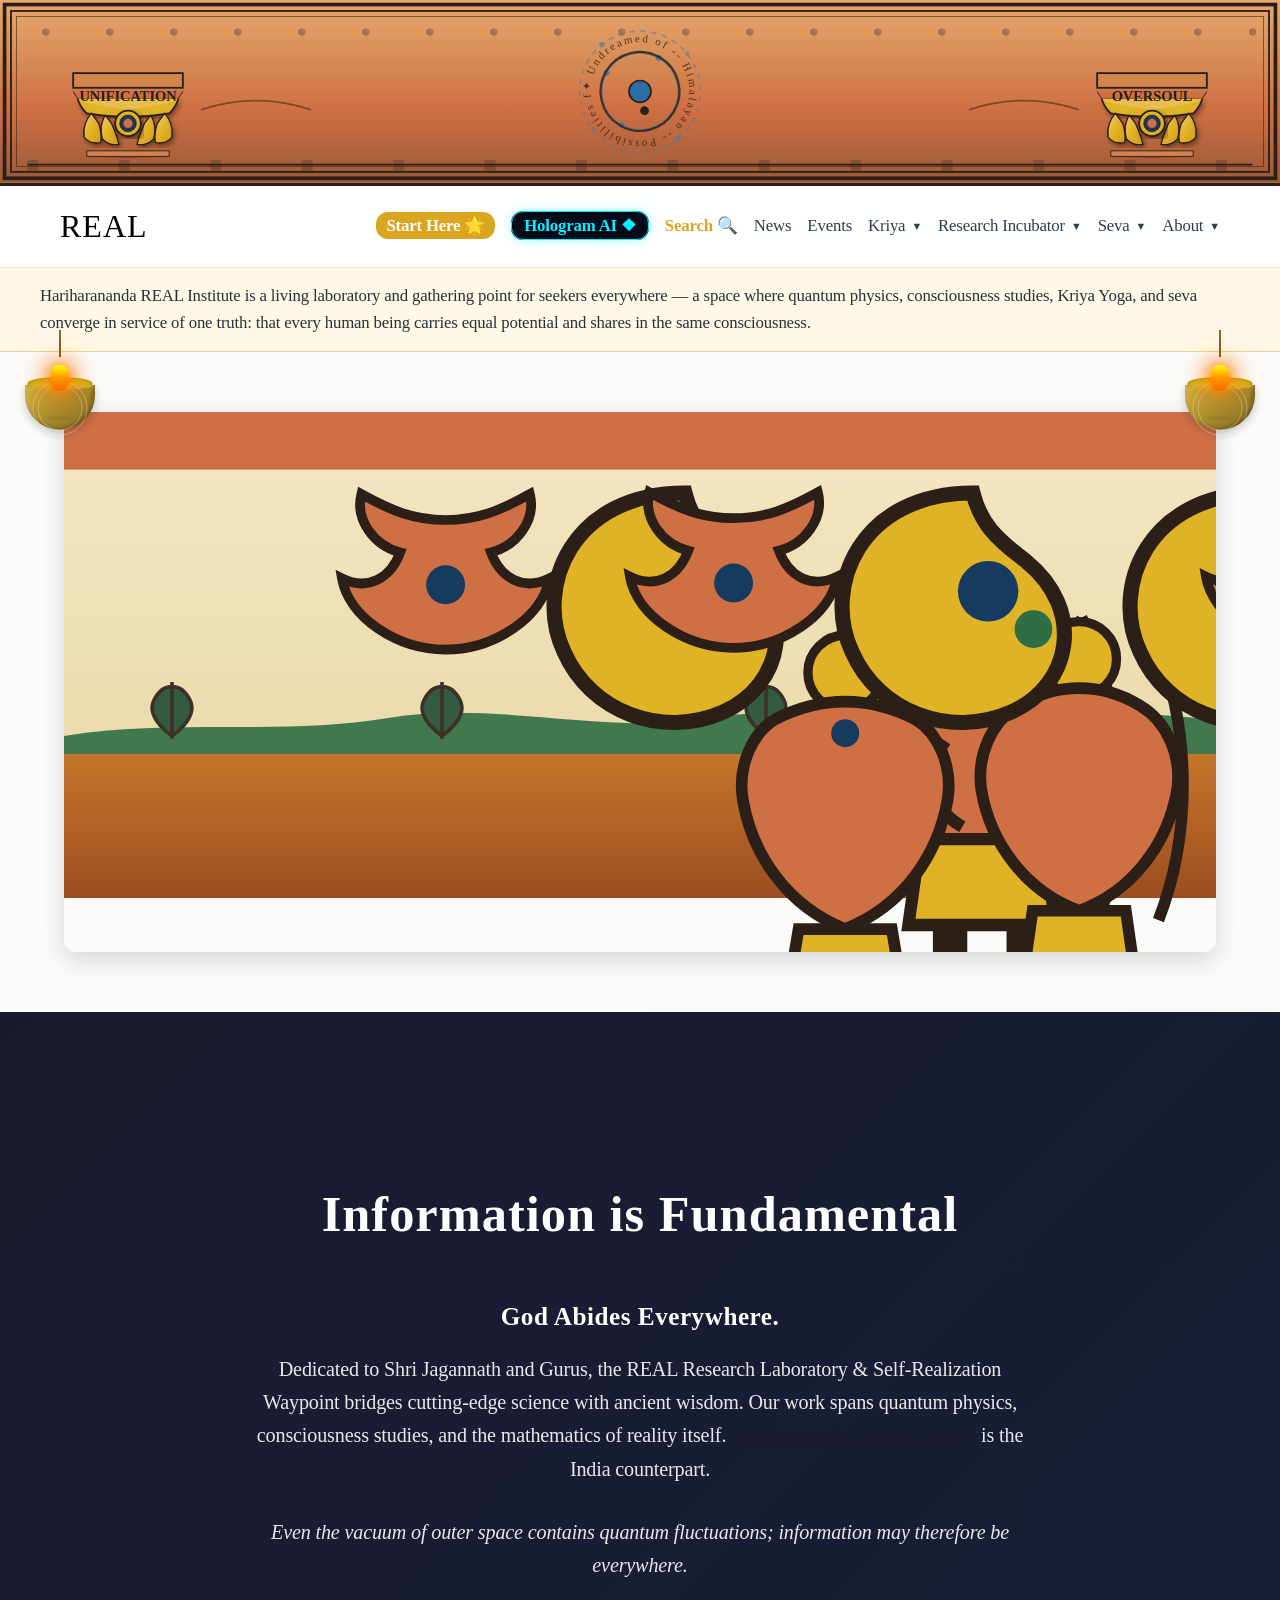
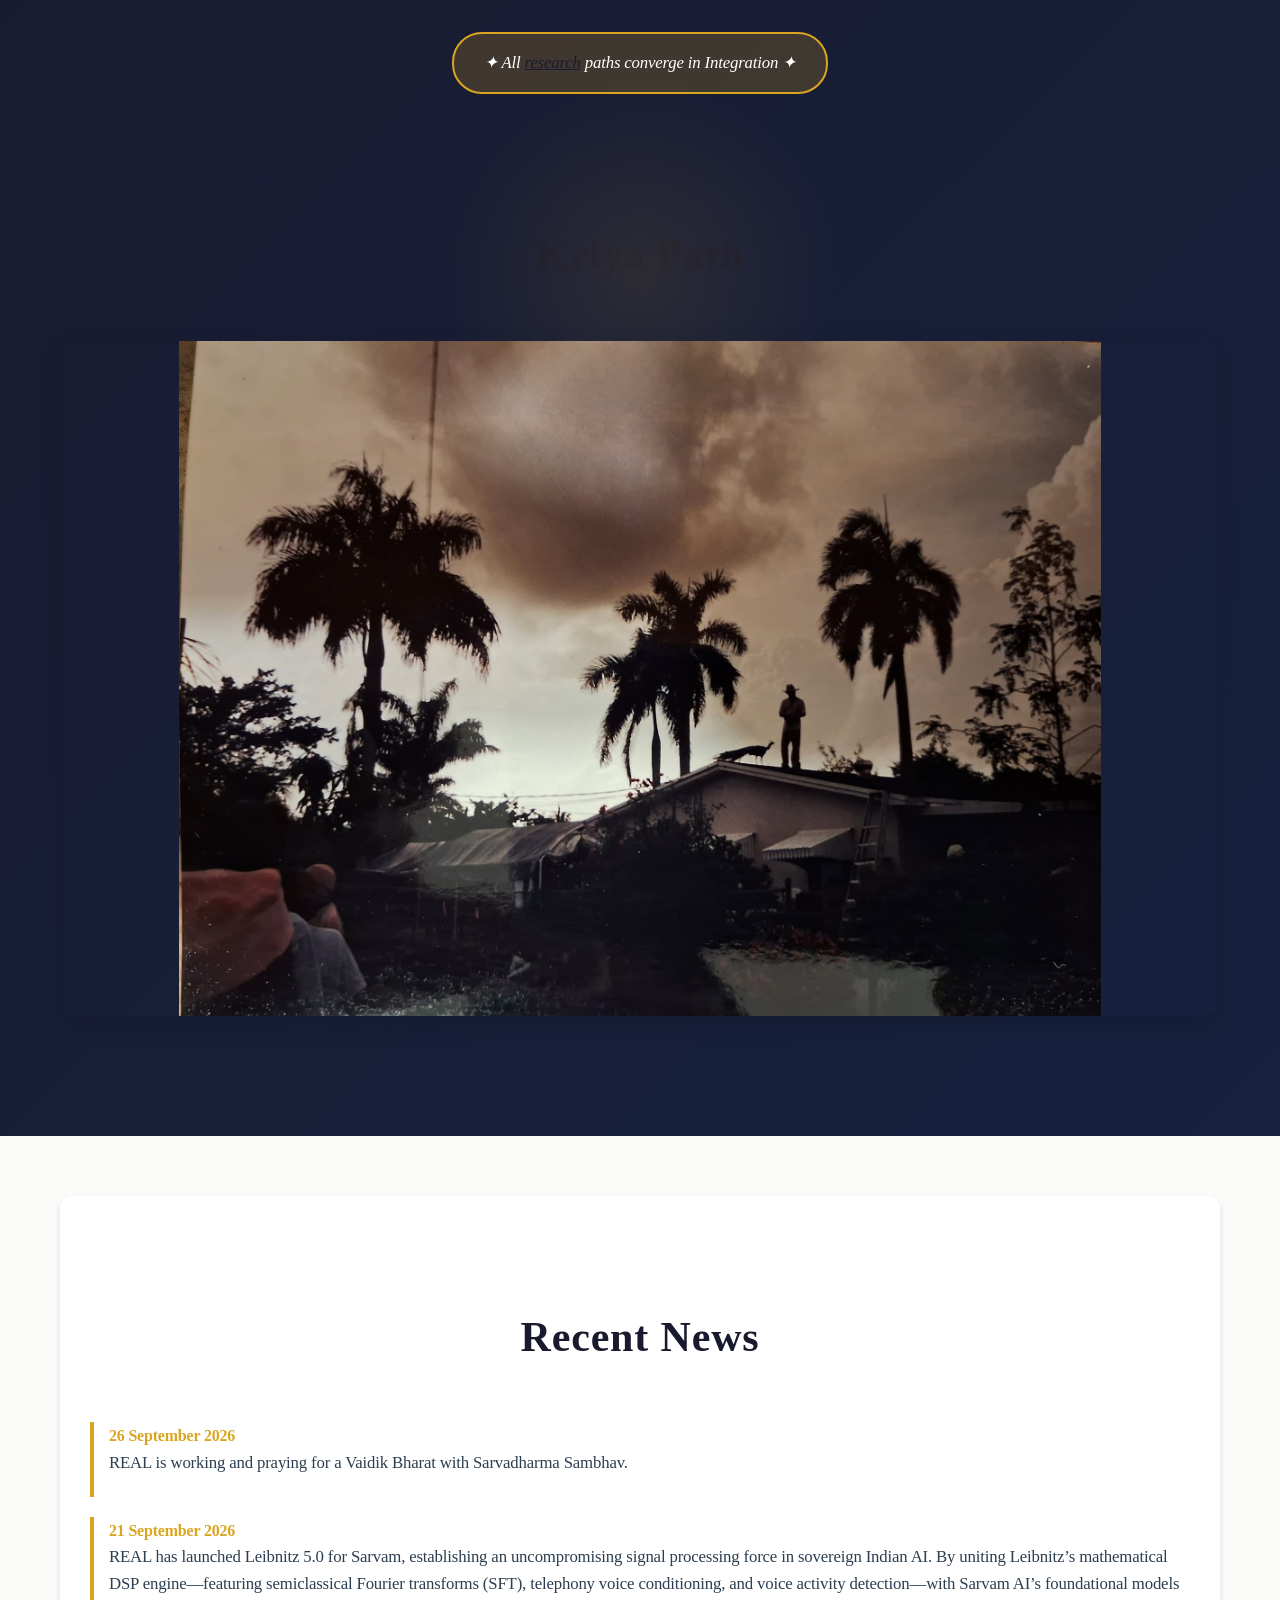
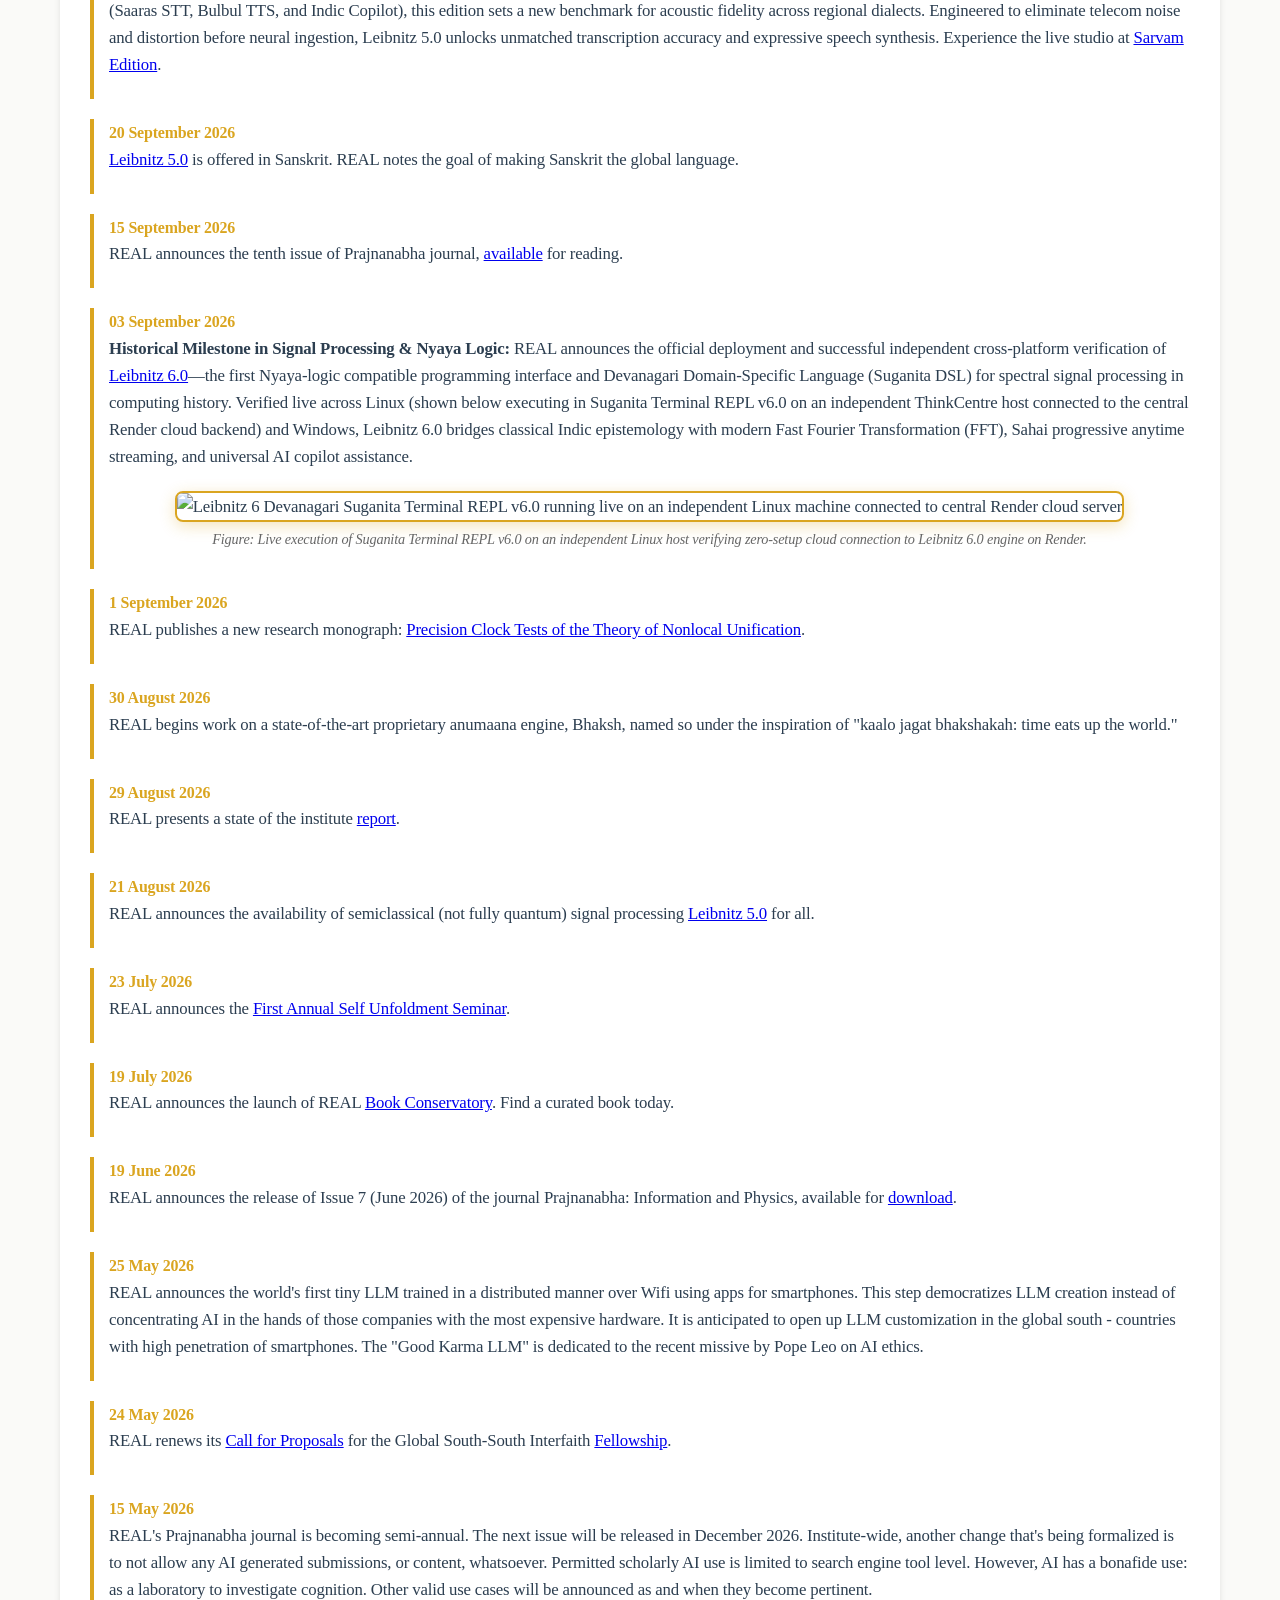
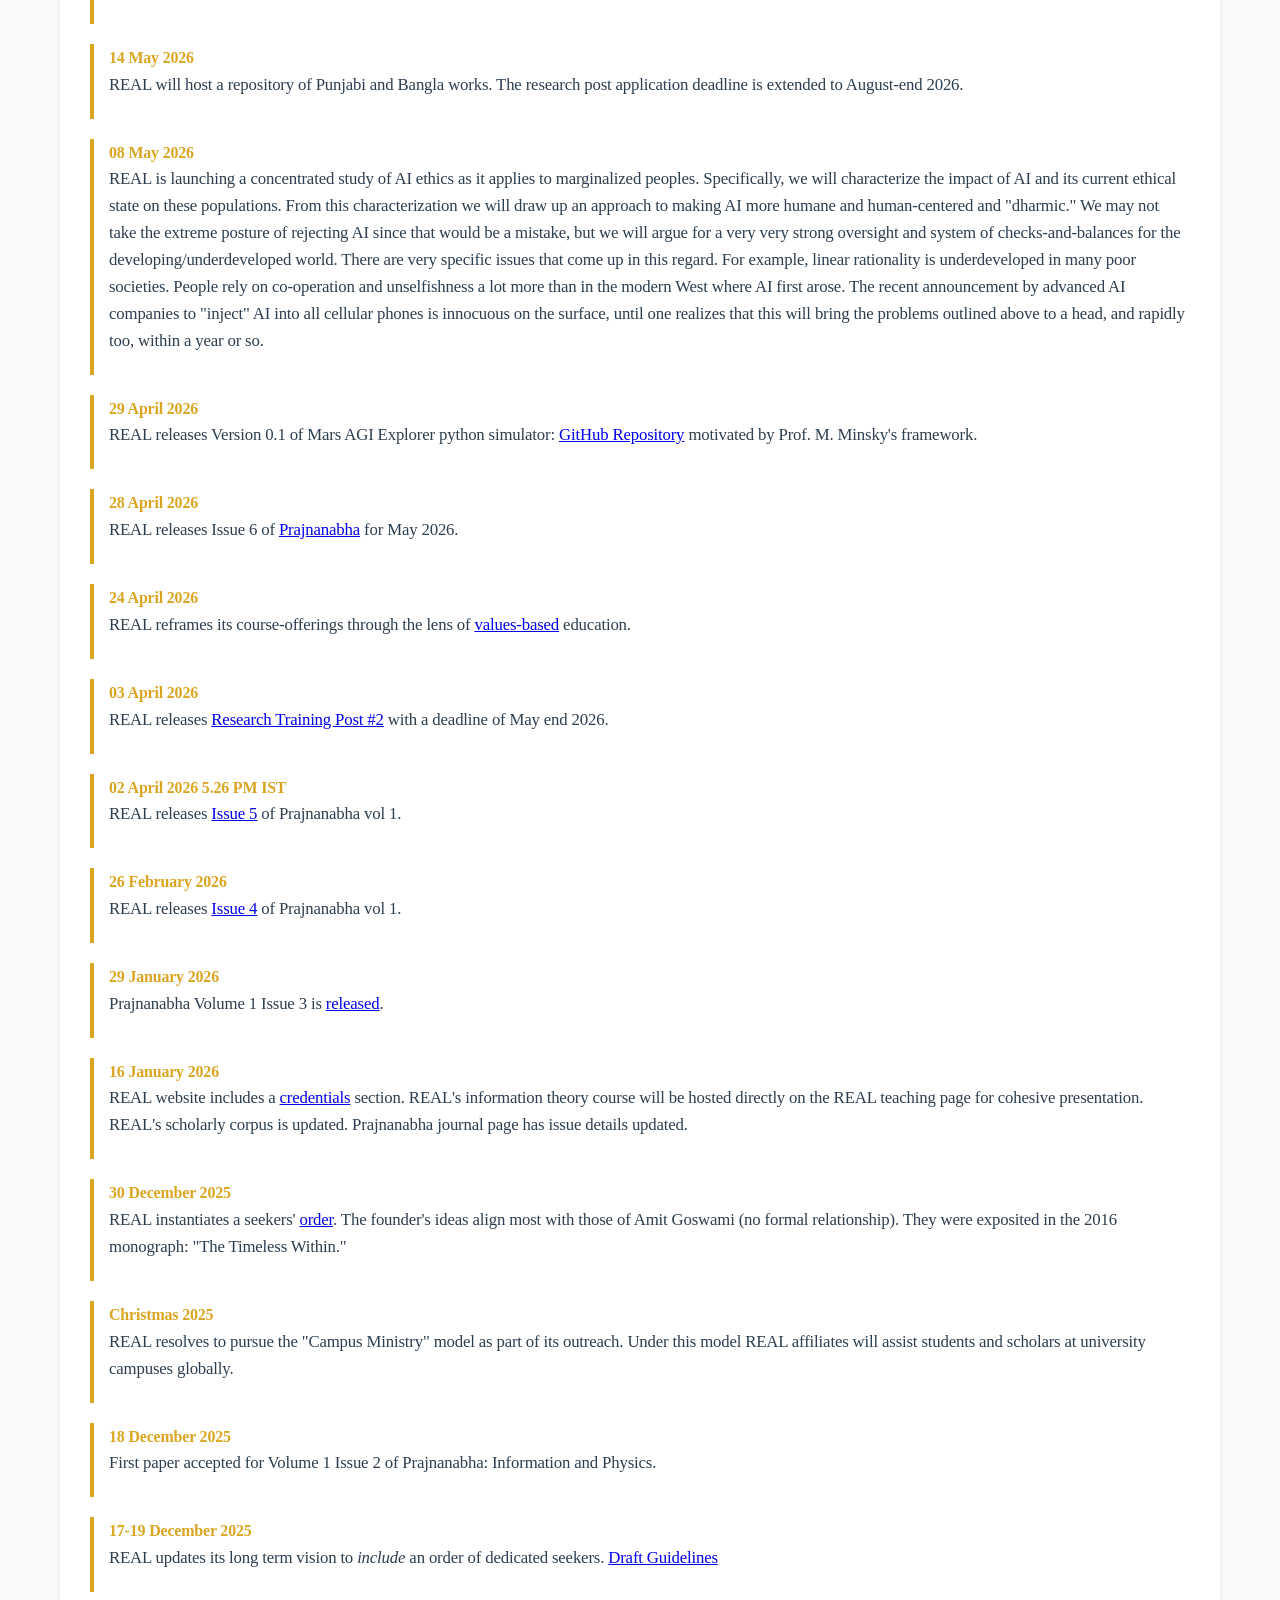
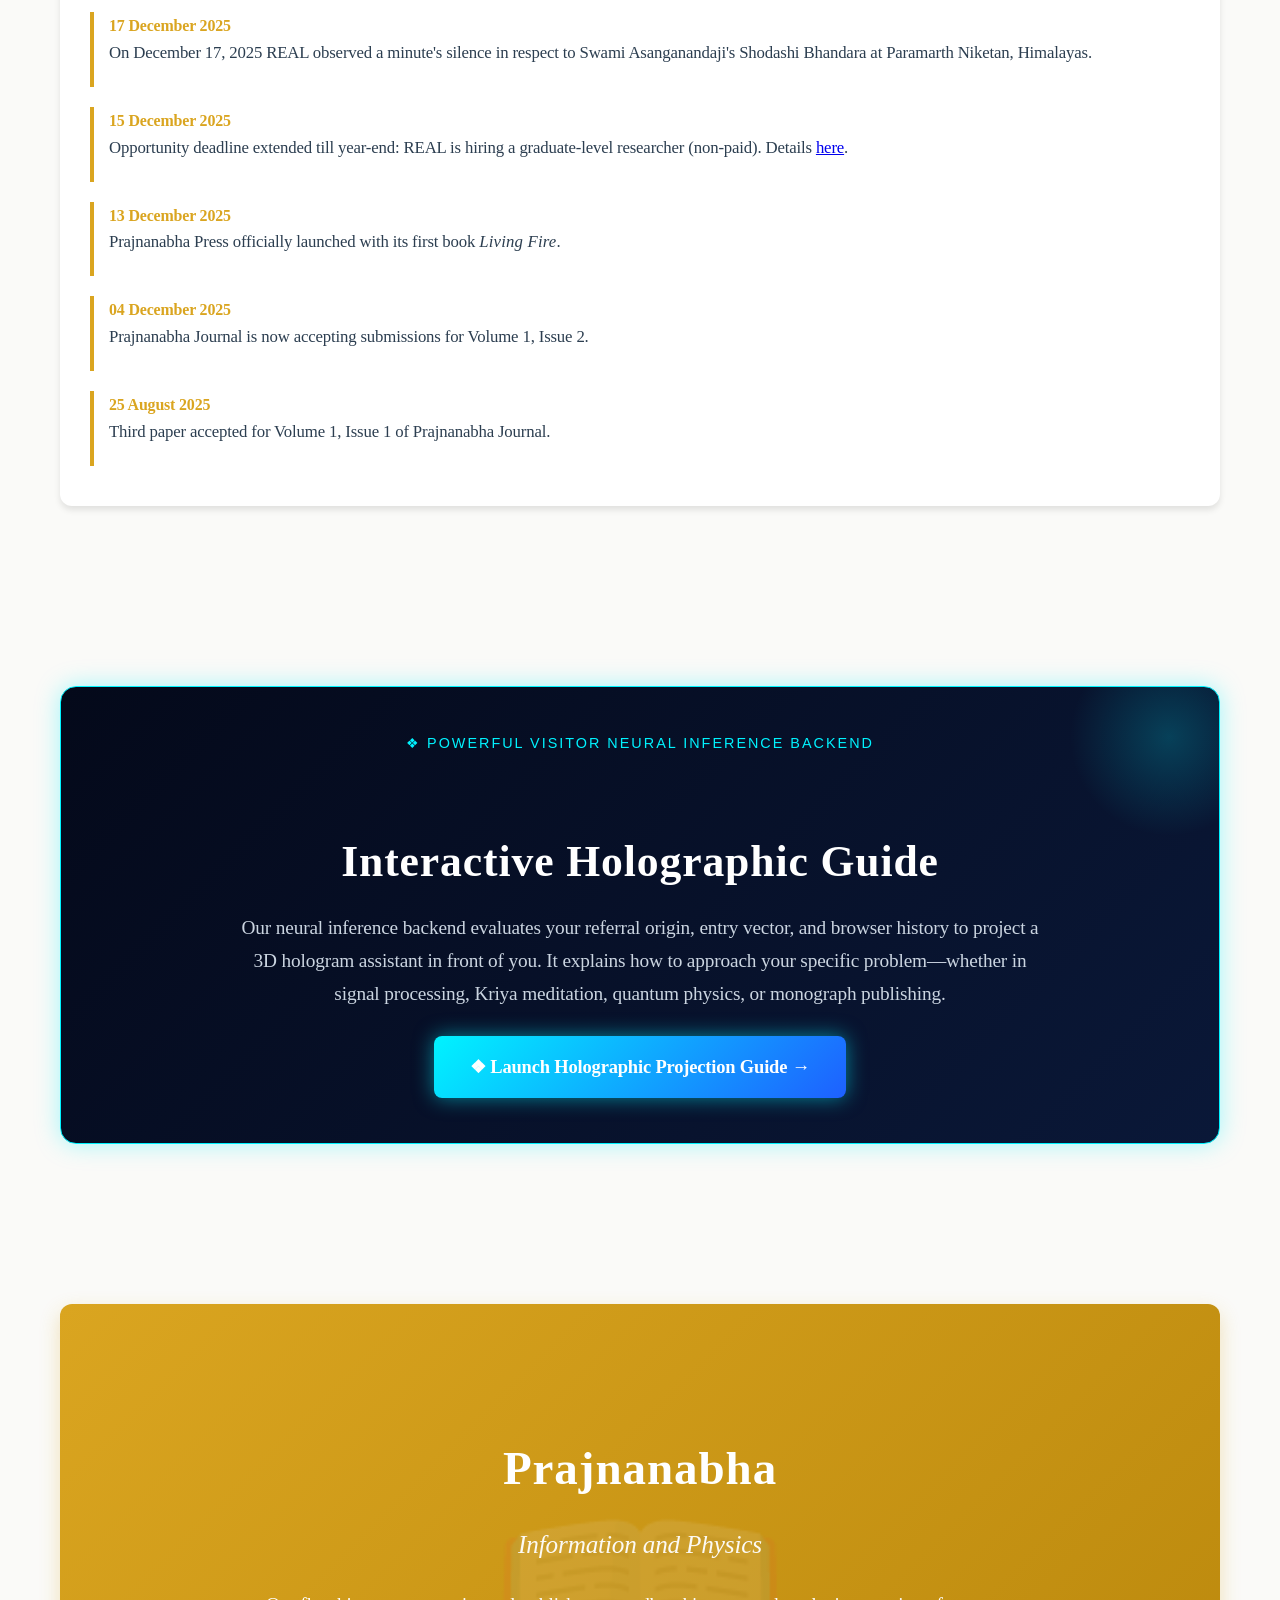
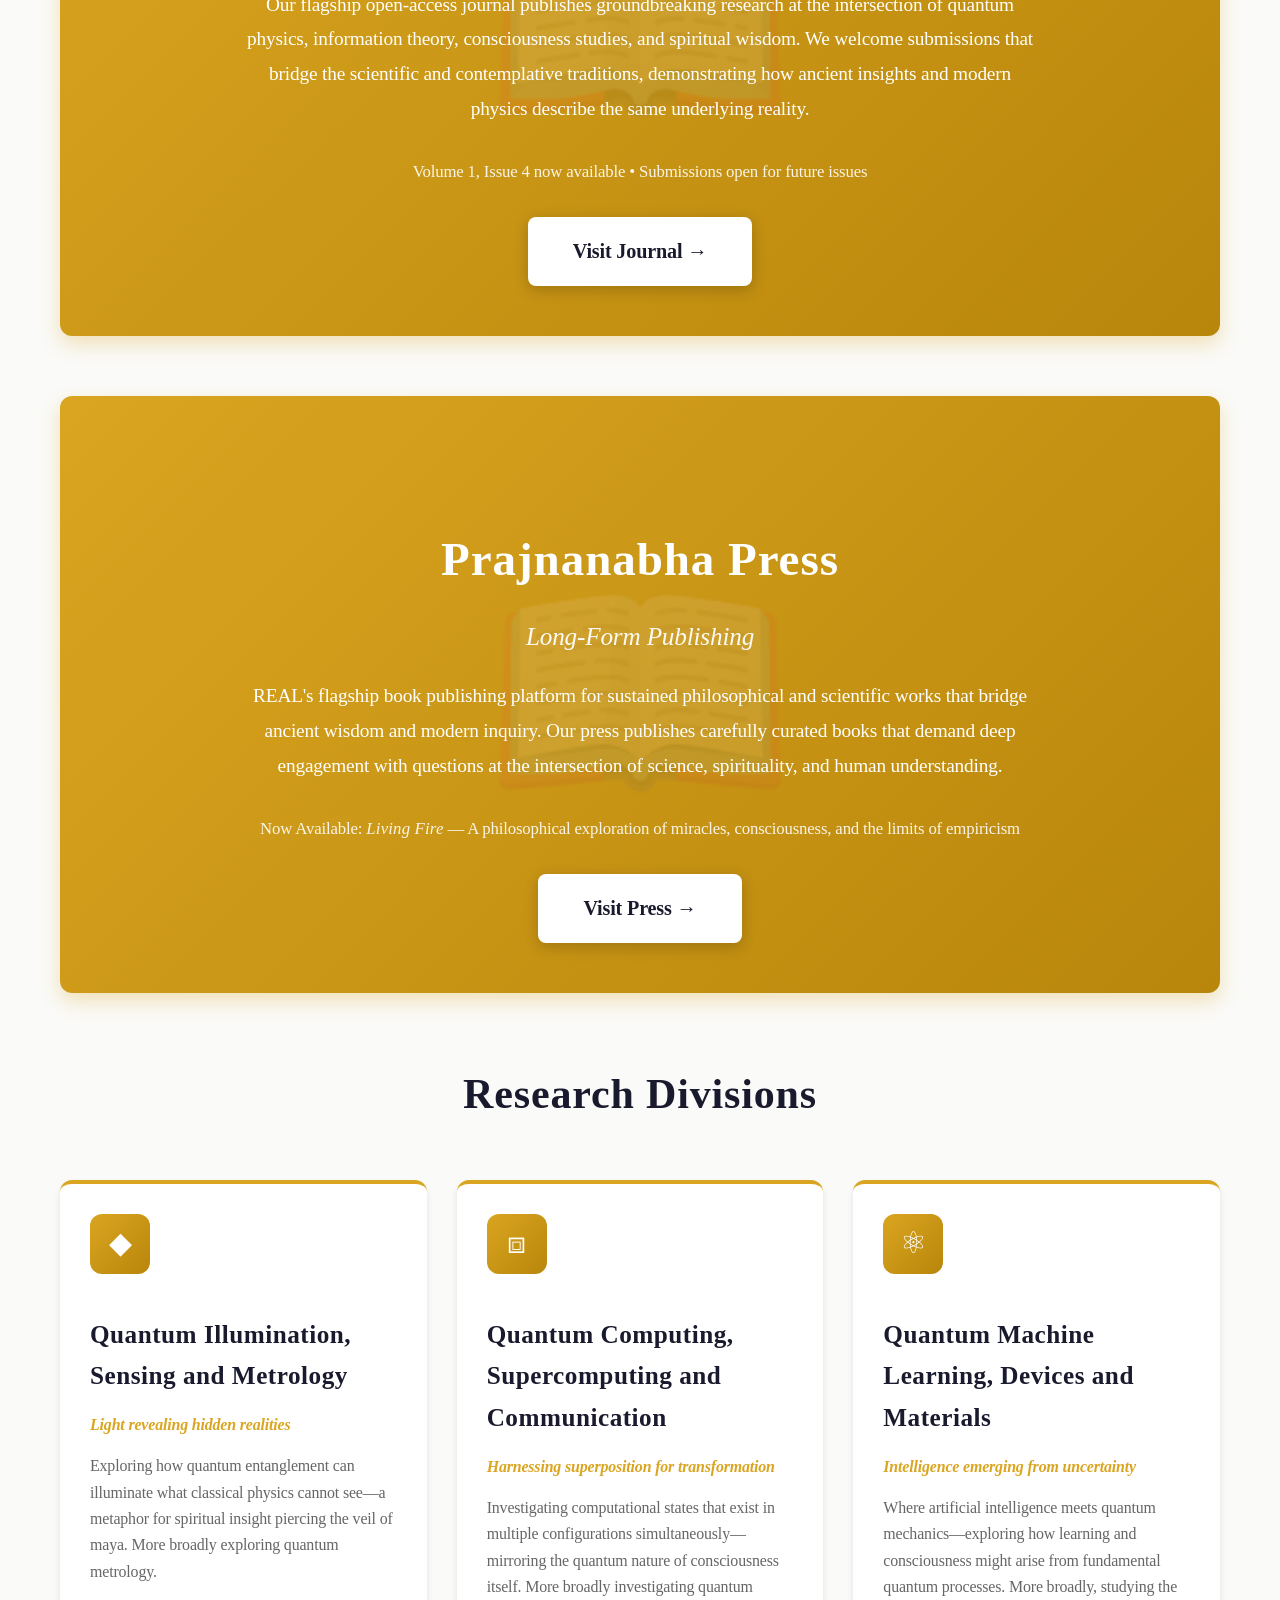
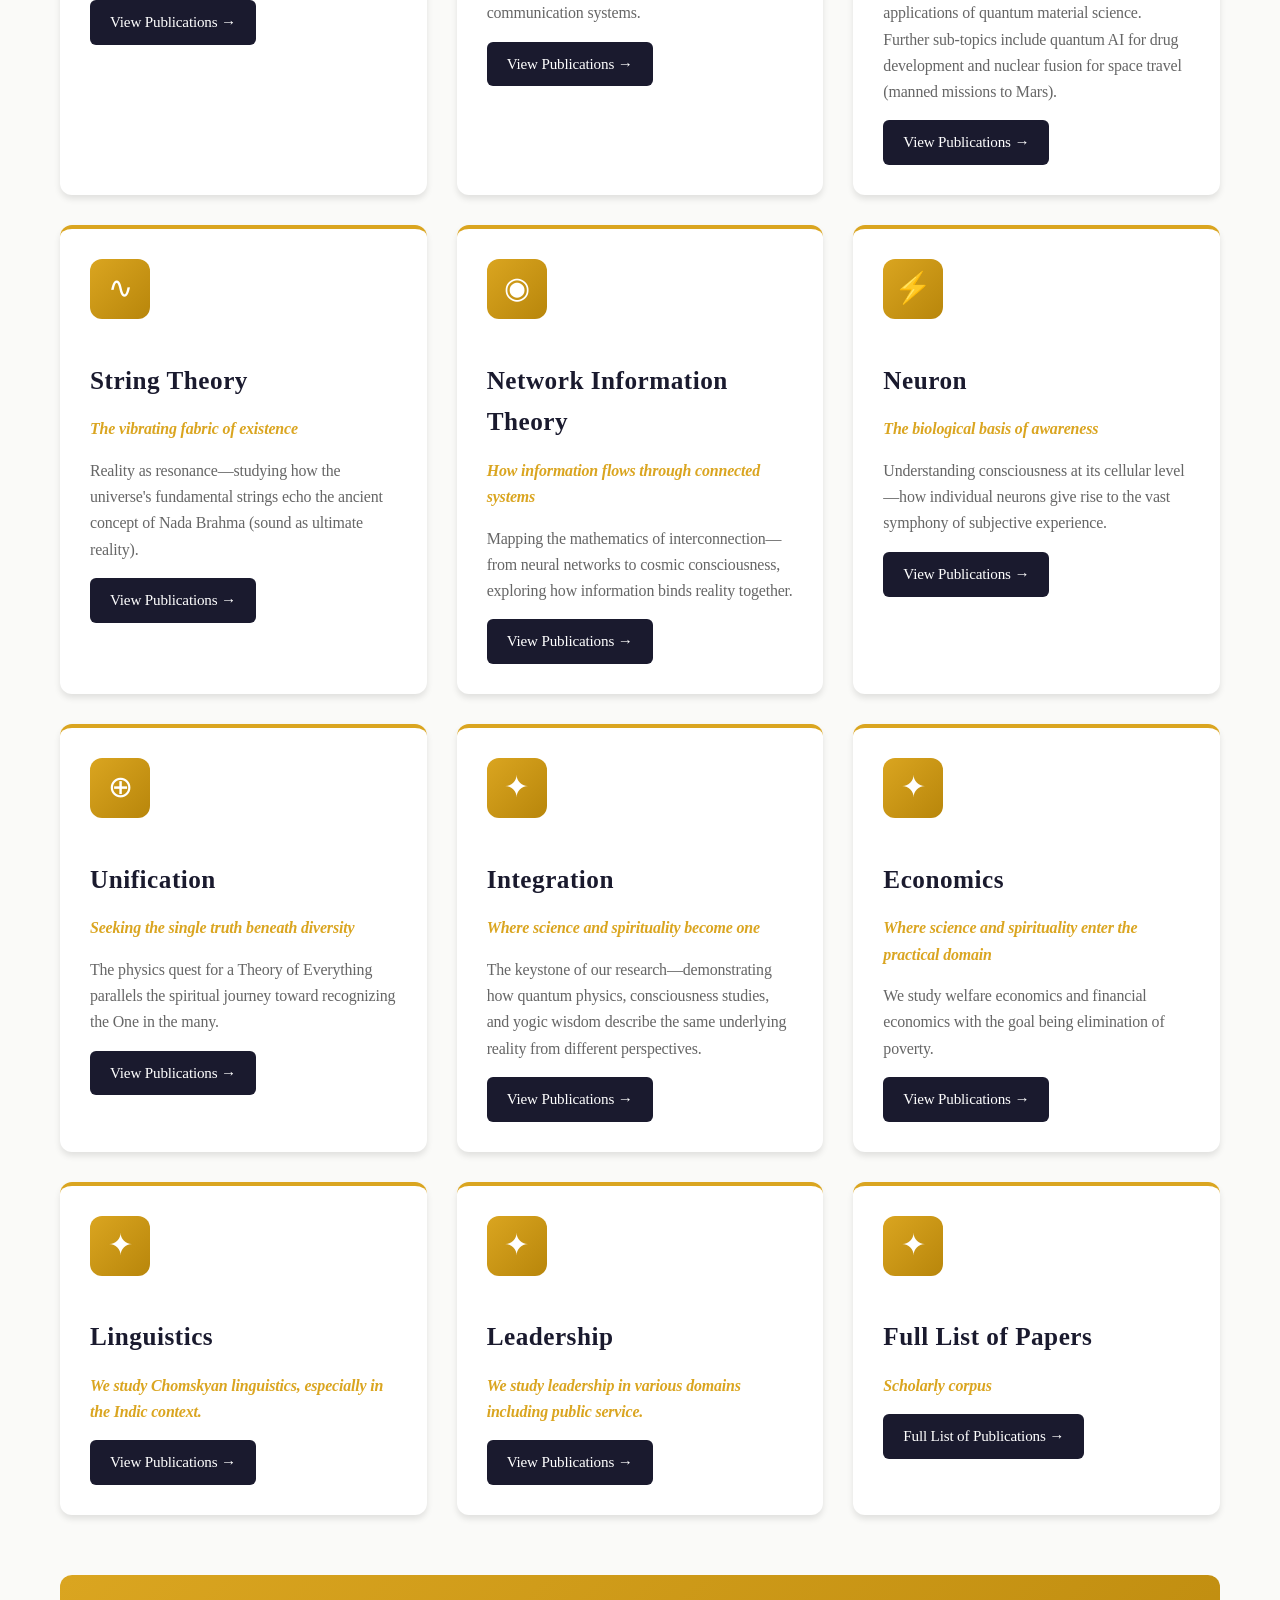
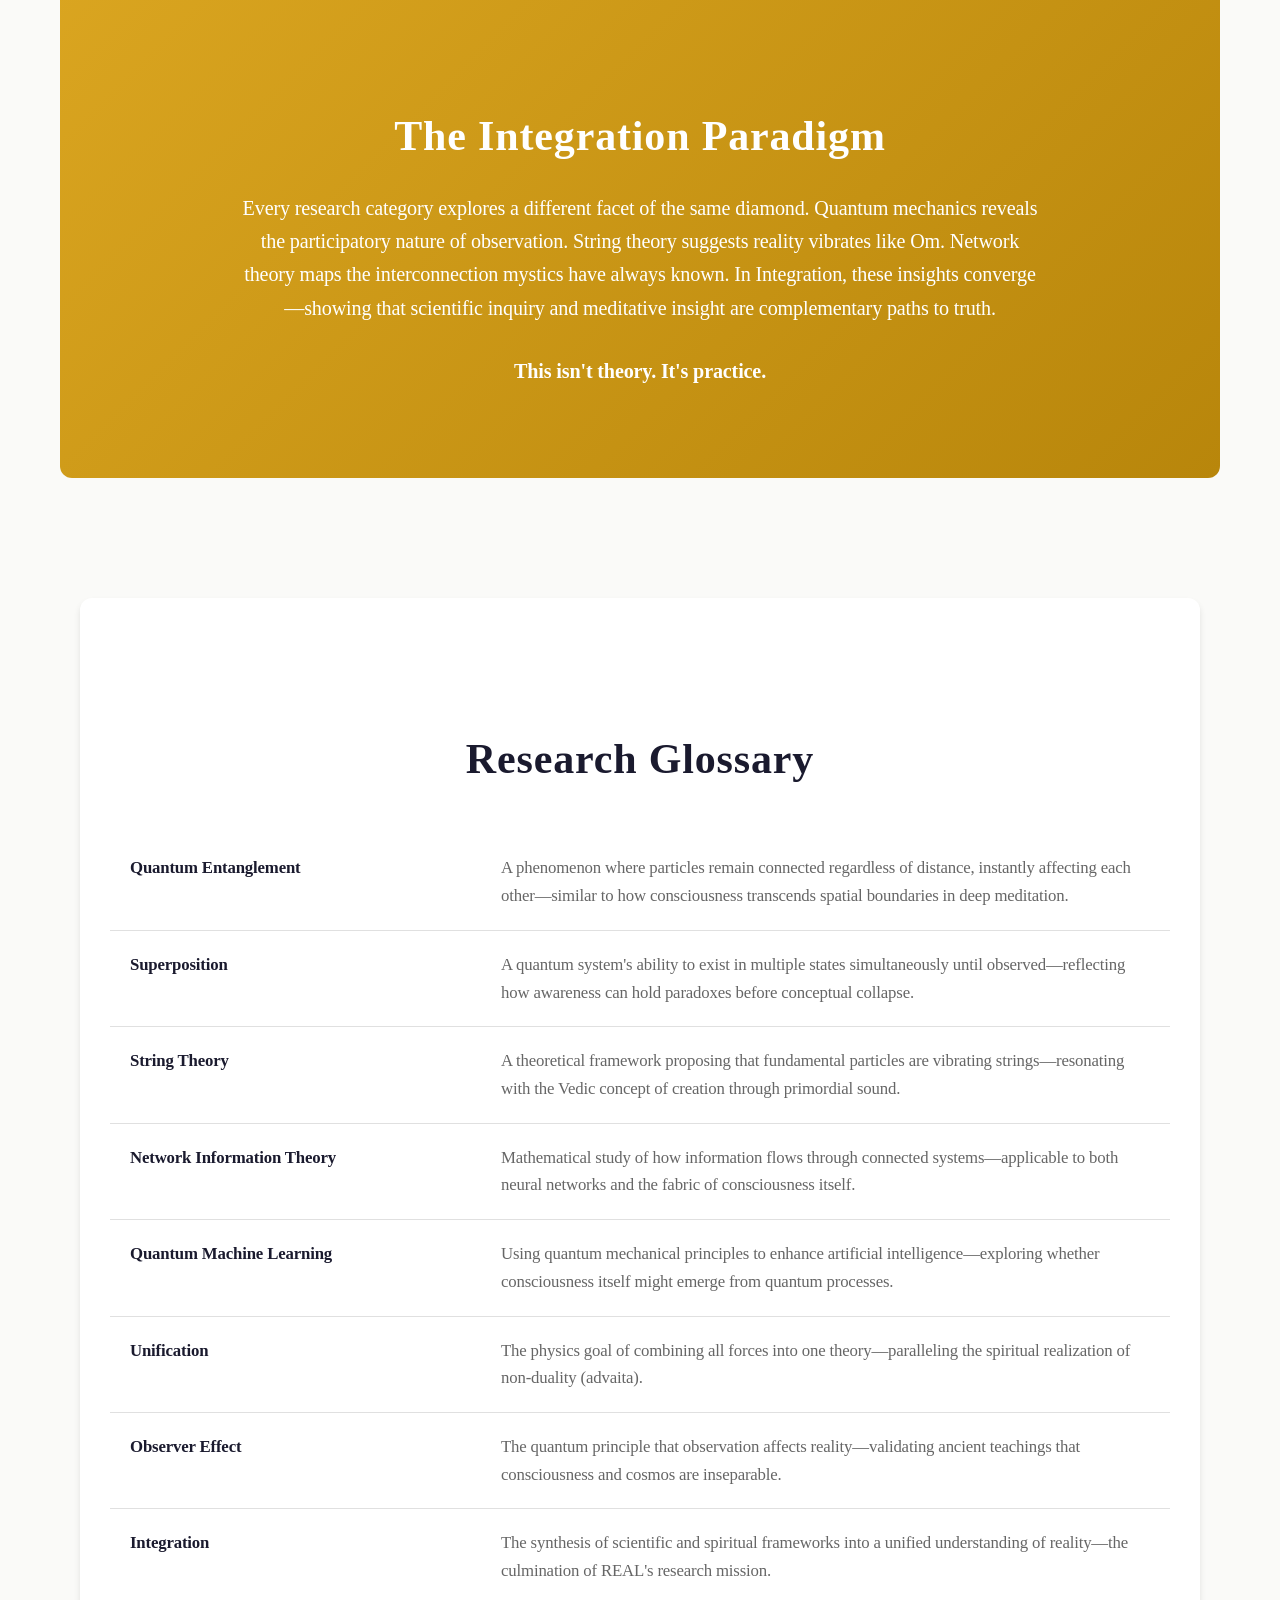
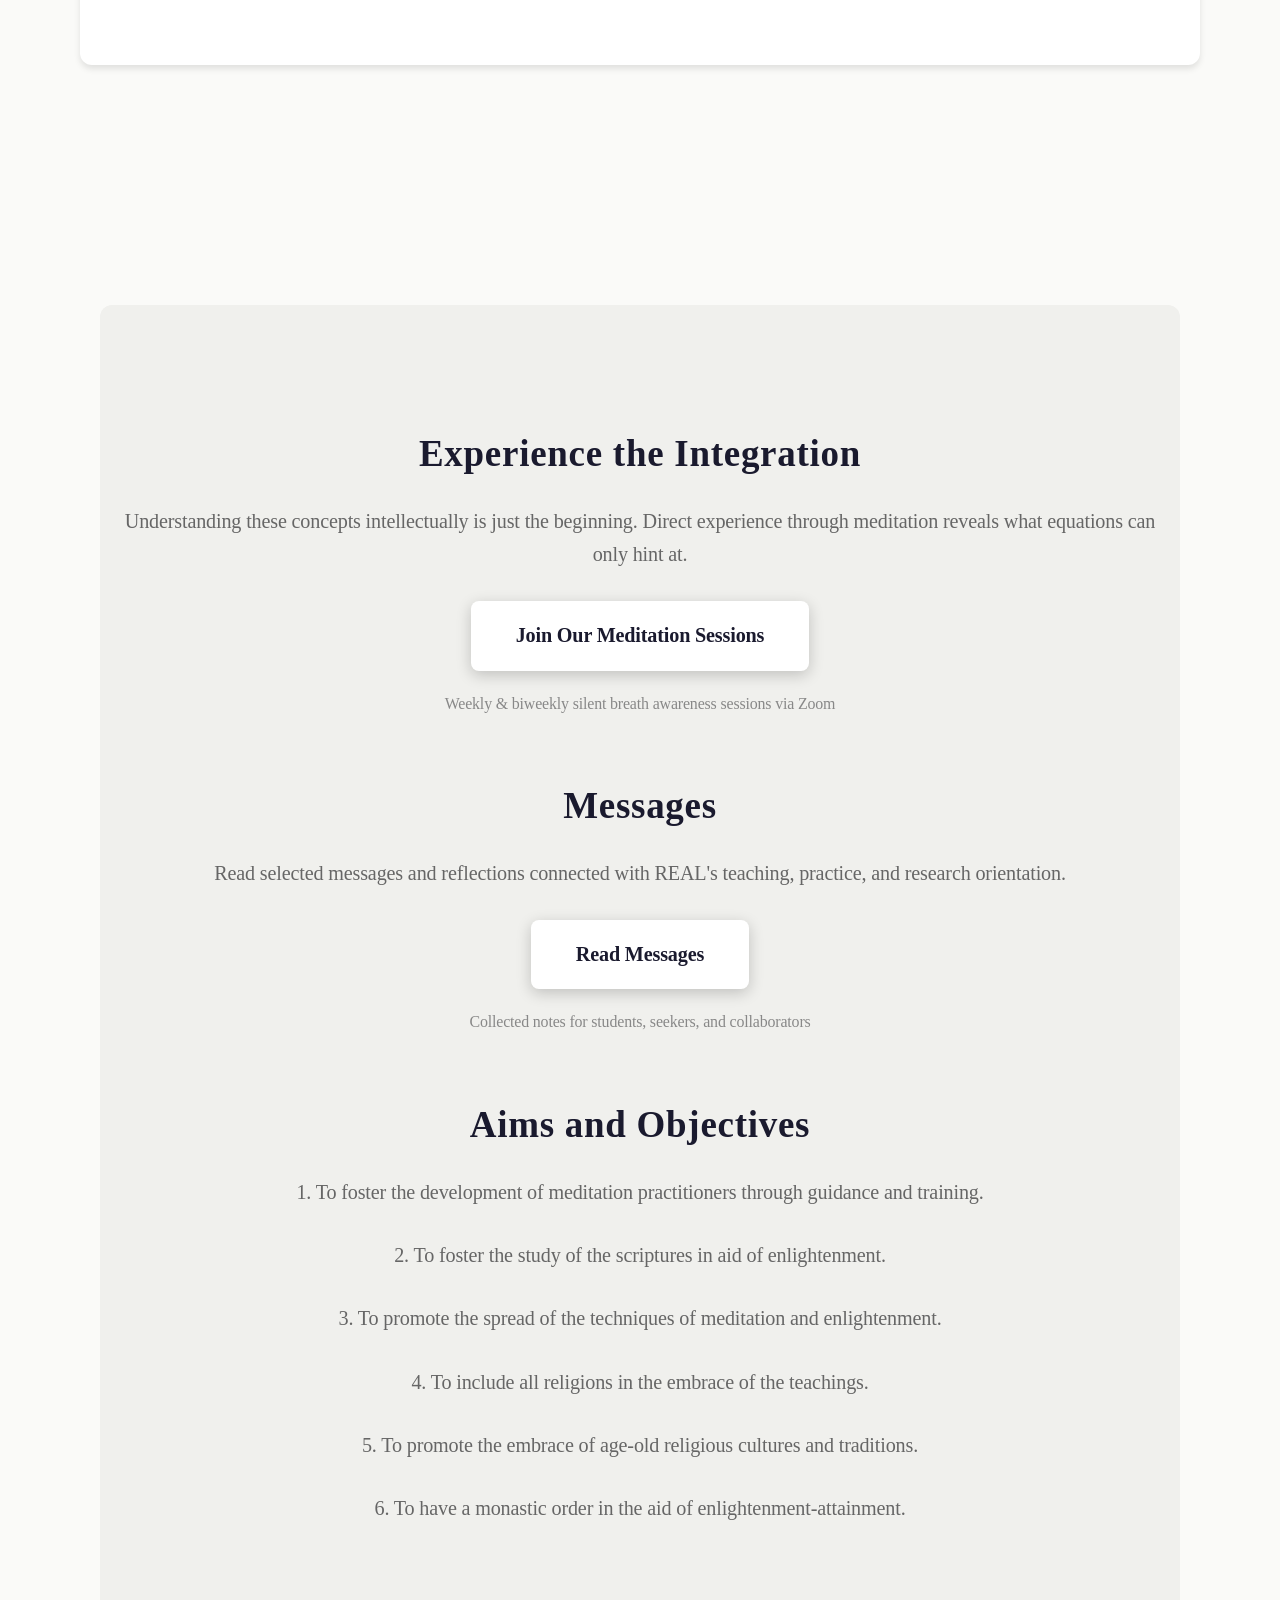
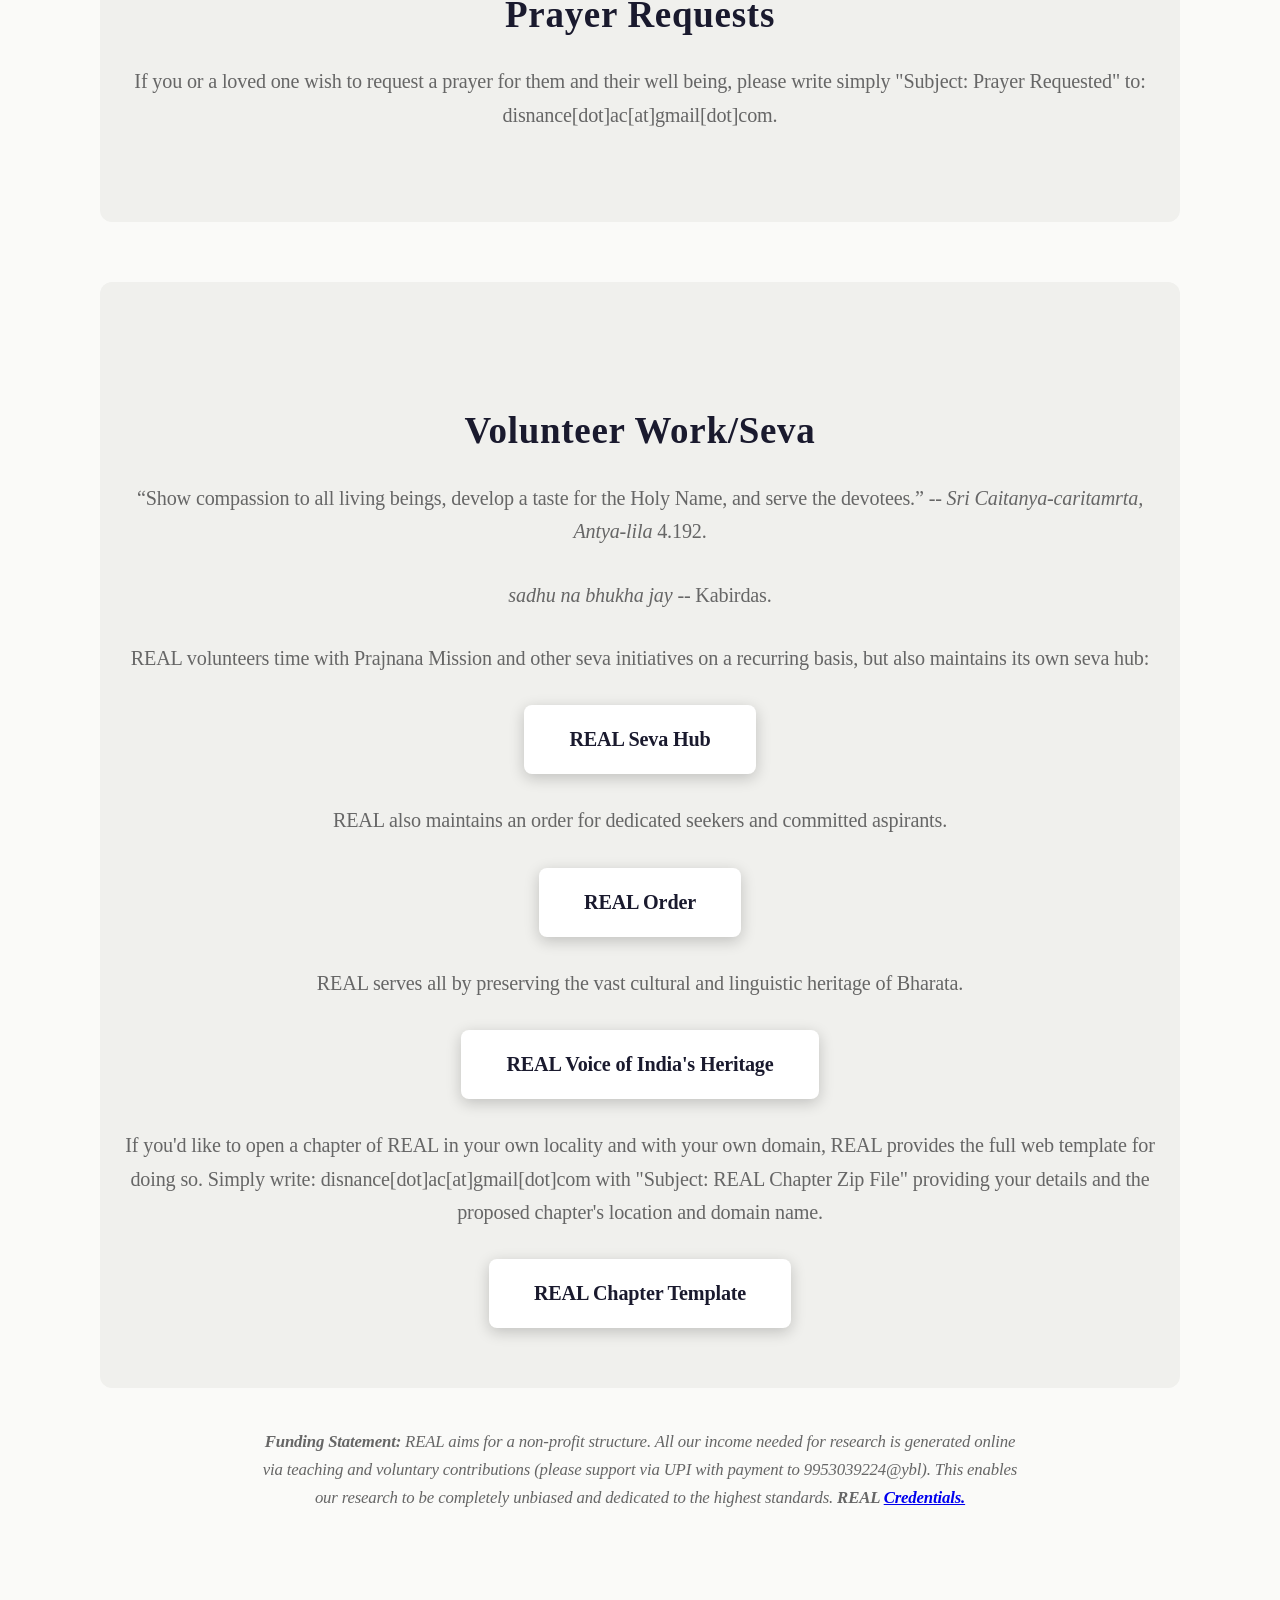
==== index.html @ bc3c6857 "Oct 17 initial commit" ====
<!DOCTYPE html>
<html lang="en">
<head>
	<link rel="icon" href="favicon.png">
    <meta charset="UTF-8">
    <meta name="viewport" content="width=device-width, initial-scale=1.0">
    <title>Research Laboratory and Self-Realization Waypoint - REAL</title>
    <meta name="description" content="REAL (registered as Hariharananda REAL Institute) is a research laboratory and self-realization waypoint focused on information theory, quantum physics, consciousness studies, Kriya Yoga, Jnana Yoga, publications, teaching, and seva.">
    <meta name="author" content="REAL">
    <meta name="publisher" content="REAL">
    <meta name="keywords" content="REAL, information theory, quantum physics, consciousness studies, Kriya Yoga, Prajnanabha, research, meditation, integration">
    <meta name="robots" content="index, follow">
    <link rel="canonical" href="https://realinstitute.netlify.app/index.html">
    <link rel="alternate" hreflang="en" href="https://realinstitute.netlify.app/index.html">
    <link rel="alternate" hreflang="hi" href="https://realinstitute.netlify.app/indexHIv3.html">
    <link rel="alternate" hreflang="x-default" href="https://realinstitute.netlify.app/index.html">
    <link rel="help" type="text/plain" href="https://realinstitute.netlify.app/llmsv3.txt">
    <link rel="sitemap" type="application/xml" href="https://realinstitute.netlify.app/sitemap.xml">
    <link rel="stylesheet" href="assets/site_search.css">
    <meta property="og:type" content="website">
    <meta property="og:title" content="REAL">
    <meta property="og:description" content="Research, publications, teaching, Kriya Yoga, and integration of scientific and contemplative inquiry.">
    <meta property="og:url" content="https://realinstitute.netlify.app/index.html">
    <meta property="og:image" content="https://realinstitute.netlify.app/logo.png">
    <meta name="twitter:card" content="summary_large_image">
    <meta name="twitter:title" content="REAL">
    <meta name="twitter:description" content="Research laboratory and self-realization waypoint focused on information, physics, consciousness, Kriyata, and integration.">
    <meta name="twitter:image" content="https://realinstitute.netlify.app/logo.png">
    <script type="application/ld+json">
    {
      "@context": "https://schema.org",
      "@graph": [
        {
          "@type": "Organization",
          "@id": "https://realinstitute.netlify.app/#organization",
          "name": "REAL",
          "alternateName": "REAL",
          "url": "https://realinstitute.netlify.app/",
          "logo": "https://realinstitute.netlify.app/logo.png",
          "sameAs": [
            "https://github.com/achawla4/marsAGIExplorer"
          ],
          "description": "A research laboratory and self-realization waypoint bridging information theory, quantum physics, consciousness studies, Kriya Yoga, publications, teaching, and seva."
        },
        {
          "@type": "WebSite",
          "@id": "https://realinstitute.netlify.app/#website",
          "url": "https://realinstitute.netlify.app/",
          "name": "REAL",
          "publisher": {
            "@id": "https://realinstitute.netlify.app/#organization"
          },
          "inLanguage": "en"
        },
        {
          "@type": "WebPage",
          "@id": "https://realinstitute.netlify.app/index.html#webpage",
          "url": "https://realinstitute.netlify.app/index.html",
          "name": "REAL - Research Laboratory and Self-Realization Waypoint",
          "isPartOf": {
            "@id": "https://realinstitute.netlify.app/#website"
          },
          "about": {
            "@id": "https://realinstitute.netlify.app/#organization"
          },
          "primaryImageOfPage": "https://realinstitute.netlify.app/logo.png",
          "description": "Homepage for REAL research divisions, Prajnanabha journal, Prajnanabha Press, teaching, Kriya path, seva, and recent news.",
          "inLanguage": "en"
        },
        {
          "@type": "Periodical",
          "@id": "https://realinstitute.netlify.app/prajnanabha_upd.html#periodical",
          "name": "Prajnanabha",
          "alternateName": "Prajnanabha: Information and Physics",
          "url": "https://realinstitute.netlify.app/prajnanabha_upd.html",
          "publisher": {
            "@id": "https://realinstitute.netlify.app/#organization"
          }
        },
        {
          "@type": "Course",
          "@id": "https://realinstitute.netlify.app/teaching_page.html#course",
          "name": "REAL Meditation and Teaching Sessions",
          "url": "https://realinstitute.netlify.app/teaching_page.html",
          "provider": {
            "@id": "https://realinstitute.netlify.app/#organization"
          },
          "description": "Meditation and teaching sessions connected with REAL's self-realization work."
        },
        {
          "@type": "BreadcrumbList",
          "@id": "https://realinstitute.netlify.app/index.html#breadcrumbs",
          "itemListElement": [
            {
              "@type": "ListItem",
              "position": 1,
              "name": "Home",
              "item": "https://realinstitute.netlify.app/index.html"
            }
          ]
        }
      ]
    }
    </script>
    <style>
 .ornate-header-container {
    width: 100%;
    margin: 0;
    padding: 0;
    background: linear-gradient(180deg, #f3e6c5 0%, #e7d7a2 100%);
    border-bottom: 3px solid #2b1f17;
  }
  
  .ornate-header-container svg {
    display: block;
    width: 100%;
    height: auto;
    max-height: 240px;
  }
  
  /* Responsive adjustment */
  @media (max-width: 768px) {
    .ornate-header-container {
      max-height: 150px;
      overflow: hidden;
    }
    
    .ornate-header-container svg {
      max-height: 150px;
    }
  }

        * {
            margin: 0;
            padding: 0;
            box-sizing: border-box;
        }
        
        body {
            font-family: 'Cormorant Garamond', serif;
	    font-weight: 400;
            font-size: 1.05rem;
            line-height: 1.65;
            letter-spacing: -0.01em;
            color: #2c3e50;
            background-color: #fafafa;
            margin: 0;
            padding: 0;
            background: #fafaf8;
        }
        
        /* Hanging Diyas - Temple Portal Effect */
        @keyframes flicker {
            0%, 19%, 21%, 23%, 25%, 54%, 56%, 100% {
                opacity: 1;
                filter: drop-shadow(0 0 6px #ff9500) drop-shadow(0 0 10px #ff6b00);
            }
            20%, 24%, 55% {
                opacity: 0.8;
                filter: drop-shadow(0 0 4px #ff9500) drop-shadow(0 0 8px #ff6b00);
            }
        }
        
        @keyframes sway {
            0%, 100% {
                transform: rotate(0deg);
            }
            25% {
                transform: rotate(0.5deg);
            }
            75% {
                transform: rotate(-0.5deg);
            }
        }

        /* Swirling atom/galaxy animations */
        #center-core {
            animation: glowPulse 3s ease-in-out infinite;
        }

        /* Altar image animations */
/* Container to center and limit the maximum section width */
.container {
  width: 100%;
  max-width: 1400px;
  margin: 0 auto;
  padding: 1rem;
  box-sizing: border-box;
}

/* Image section layout */
.image-section {
  display: flex;
  flex-direction: column;
  align-items: center;
  justify-content: center;
  width: 100%;
}

.section-title {
  margin-bottom: 1rem;
  font-size: clamp(1.5rem, 3vw, 2.5rem); /* Responsive font sizing */
  text-align: center;
}

/* Wrapper controls the dynamic window-aware sizing */
.image-wrapper {
  width: 100%;
  max-width: 90vw; /* Never exceeds 90% of the viewport width */
  height: auto;
  max-height: 75vh; /* Never exceeds 75% of the viewport height */
  display: flex;
  justify-content: center;
  align-items: center;
  overflow: hidden;
  border-radius: 12px; /* Optional: smooth corners */
  box-shadow: 0 8px 24px rgba(0, 0, 0, 0.15); /* Optional: depth effect */
}

/* Image dynamically scales while preserving its aspect ratio */
.featured-image {
  width: 100%;
  height: 100%;
  max-height: 75vh;
  object-fit: contain; /* Ensures the whole image is visible without cropping */
  display: block;
}
        @keyframes emergeLarge {
            0% {
                opacity: 0;
                transform: scale(0) translateY(-30px);
            }
            50% {
                opacity: 1;
            }
            100% {
                opacity: 1;
                transform: scale(3) translateY(0) translateX(90px);
            }
        }

        @keyframes hoverFloat {
            0% {
                transform: scale(3) translateY(0px) translateX(90px);
            }
            50% {
                transform: scale(3) translateY(-10px) translateX(90px);
            }
            100% {
                transform: scale(3) translateY(0px) translateX(90px);
            }

        }

        .altar-image-animated {
            animation: emergeLarge 3s cubic-bezier(0.34, 1.56, 0.64, 1) forwards, hoverFloat 4s ease-in-out 3s infinite;
            transform-origin: center;
            max-width: 280px;
            width: 100%;
            height: auto;
            margin: 20px auto;
        }

        @keyframes spinOrbit1 {
            0% { transform: rotate(0deg); }
            100% { transform: rotate(360deg); }
        }

        @keyframes spinOrbit2 {
            0% { transform: rotate(0deg); }
            100% { transform: rotate(-360deg); }
        }

        @keyframes spinOrbit3 {
            0% { transform: rotate(0deg); }
            100% { transform: rotate(360deg); }
        }

        @keyframes glowPulse {
            0%, 100% { opacity: 0.7; filter: drop-shadow(0 0 6px #4a7ba7); }
            50% { opacity: 1; filter: drop-shadow(0 0 12px #4a7ba7); }
        }

        /* Swirling atom/galaxy animations */
        @keyframes spinOrbits {
            0% { transform: rotate(0deg); }
            100% { transform: rotate(360deg); }
        }

        @keyframes spinOrbitsReverse {
            0% { transform: rotate(0deg); }
            100% { transform: rotate(-360deg); }
        }

        @keyframes spinOrbitsAlt {
            0% { transform: rotate(0deg); }
            100% { transform: rotate(360deg); }
        }

        @keyframes glowPulse {
            0%, 100% { opacity: 0.7; filter: drop-shadow(0 0 8px #2b6ea6); }
            50% { opacity: 1; filter: drop-shadow(0 0 16px #2b6ea6) drop-shadow(0 0 8px #4a9fd8); }
        }

        @keyframes floatParticles {
            0%, 100% { transform: translateY(0px); }
            50% { transform: translateY(-8px); }
        }

        .atom-galaxy-center {
            animation: spinOrbits 20s linear infinite;
            transform-origin: center;
        }

        .atom-orbit-1 {
            animation: spinOrbits 20s linear infinite;
        }

        .atom-orbit-2 {
            animation: spinOrbitsReverse 25s linear infinite;
        }

        .atom-orbit-3 {
            animation: spinOrbitsAlt 30s linear infinite;
        }

        .atom-core {
            animation: glowPulse 3s ease-in-out infinite;
        }

        .swirl-text-arc {
            font-family: 'Cormorant Garamond', serif;
            font-size: 20px;
            font-weight: 400;
            letter-spacing: 3px;
            fill: #2b1f17;
            text-anchor: middle;
        }

        .swirl-text-arc-light {
            font-family: 'Cormorant Garamond', serif;
            font-size: 20px;
            font-weight: 400;
            letter-spacing: 3px;
            fill: #4a7ba7;
            text-anchor: middle;
            opacity: 0.85;
        }

        /* Animations for atom/galaxy orbital elements */
        #orbit-1 {
            animation: spinOrbit1 20s linear infinite;
            transform-origin: 100px 60px;
        }

        #orbit-2 {
            animation: spinOrbit2 25s linear infinite;
            transform-origin: 100px 60px;
        }

        #orbit-3 {
            animation: spinOrbit3 30s linear infinite;
            transform-origin: 100px 60px;
        }

        #core {
            animation: glowPulse 3s ease-in-out infinite;
        }
        
        .diya-container {
            position: fixed;
            top: 330px;
            width: 100%;
            height: auto;
            display: flex;
            justify-content: space-between;
            align-items: flex-start;
            padding: 0 20px;
            pointer-events: none;
            z-index: 10;
        }
        
        .diya {
            width: 80px;
            height: 100px;
            display: flex;
            flex-direction: column;
            align-items: center;
            animation: sway 4s ease-in-out infinite;
            transform-origin: top center;
        }
        
        .diya-chain {
            width: 2px;
            height: 30px;
            background: linear-gradient(180deg, #cd7f32 0%, #8b6914 100%);
            margin-bottom: 8px;
            box-shadow: inset 0 2px 4px rgba(0,0,0,0.3);
        }
        
        .diya-flame {
            width: 20px;
            height: 30px;
            background: linear-gradient(180deg, #ffff00 0%, #ff9500 50%, #ff6b00 100%);
            border-radius: 50% 50% 50% 40%;
            animation: flicker 3s ease-in-out infinite;
            filter: drop-shadow(0 0 8px #ff9500) drop-shadow(0 0 12px #ff6b00);
            position: relative;
            margin-bottom: -6px;
            z-index: 2;
        }
        
        .diya-pot {
            width: 70px;
            height: 50px;
            background: linear-gradient(135deg, #d4af37 0%, #aa8c2e 50%, #8b7020 100%);
            border-radius: 0 0 35px 35px;
            position: relative;
            box-shadow: 
                inset -2px -2px 5px rgba(0,0,0,0.3),
                0 4px 8px rgba(0,0,0,0.2),
                inset 2px 2px 5px rgba(255,255,255,0.2);
        }
        
        .diya-pot::before {
            content: '';
            position: absolute;
            top: -8px;
            left: 50%;
            transform: translateX(-50%);
            width: 65px;
            height: 12px;
            background: linear-gradient(180deg, #e6c200 0%, #d4af37 100%);
            border-radius: 50% 50% 30% 30%;
            box-shadow: inset 0 2px 4px rgba(0,0,0,0.2);
        }
        
        .diya-pot::after {
            content: '';
            position: absolute;
            bottom: 8px;
            left: 50%;
            transform: translateX(-50%);
            width: 40px;
            height: 8px;
            background: radial-gradient(ellipse, rgba(0,0,0,0.1) 0%, transparent 70%);
            border-radius: 50%;
        }
        
        .diya-circle {
            position: absolute;
            border: 1px solid rgba(255,255,255,0.3);
            border-radius: 50%;
        }
        
        .diya-circle-1 {
            width: 55px;
            height: 55px;
            top: 50%;
            left: 50%;
            transform: translate(-50%, -50%);
        }
        
        .diya-circle-2 {
            width: 45px;
            height: 45px;
            top: 50%;
            left: 50%;
            transform: translate(-50%, -50%);
        }
        
        @media (max-width: 768px) {
            .diya-container {
                top: 60px;
                padding: 0 10px;
            }
            
            .diya {
                width: 60px;
                height: 80px;
            }
            
            .diya-pot {
                width: 55px;
                height: 40px;
            }
            
            .diya-flame {
                width: 15px;
                height: 24px;
            }
        }
        
        @media (max-width: 480px) {
            .diya-container {
                top: 50px;
                padding: 0 5px;
            }
            
            .diya {
                width: 50px;
                height: 70px;
                animation: none;
            }
            
            .diya-pot {
                width: 45px;
                height: 32px;
            }
            
            .diya-flame {
                width: 12px;
                height: 20px;
                animation: flicker 3s ease-in-out infinite;
            }
        }


	h1, h2, h3, h4 {
            font-family: 'Cormorant Garamond', serif;
            font-weight: 700;
            letter-spacing: 0.02em;
            margin-top: 1.6em;
            margin-bottom: 0.6em;
            color: #1a252g;
        }

        h2 {
            font-weight: 600;
        }

        p {
            margin-bottom: 1.2em;
        }

        em {
            font-style: italic;
            letter-spacing: 0.01em;
        }

        strong {
            font-weight: 600;
        }


        .hero {
            background: linear-gradient(135deg, #1a1a2e 0%, #16213e 100%);
            color: #fff;
            padding: 80px 20px 60px;
            text-align: center;
            position: relative;
            overflow: hidden;
        }
        
        .hero::before {
            content: '';
            position: absolute;
            top: 50%;
            left: 50%;
            transform: translate(-50%, -50%);
            width: 400px;
            height: 400px;
            background: radial-gradient(circle, rgba(218,165,32,0.1) 0%, transparent 70%);
            border-radius: 50%;
        }
        
        .hero h1 {
            font-size: 3em;
            margin-bottom: 20px;
            position: relative;
            z-index: 1;
        }
        
.hero a:link {
  color: #1a1a2e;   /* default link color */
}

.hero a:visited {
  color: #b8860b;   /* after clicking */
}

.hero a:hover {
  color: #daa520;   /* when mouse hovers */
  text-decoration: underline;
}

.hero a:active {
  color: #ff0000;   /* while being clicked */
}


        .hero p {
            font-size: 1.2em;
            max-width: 800px;
            margin: 0 auto 30px;
            opacity: 0.9;
            position: relative;
            z-index: 1;
        }
        
        .integration-note {
            display: inline-block;
            background: rgba(218,165,32,0.2);
            padding: 15px 30px;
            border-radius: 30px;
            border: 2px solid #daa520;
            font-style: italic;
            margin-top: 20px;
            position: relative;
            z-index: 1;
        }
        
        .container {
            max-width: 1200px;
            margin: 0 auto;
            padding: 60px 20px;
        }
        
        .section-title {
            text-align: center;
            font-size: 2.5em;
            margin-bottom: 50px;
            color: #1a1a2e;
        }
        .leibnitz-name {
            font-family: 'Great Vibes';
            font-size: 2rem;
            font-weight: 400;
            background: linear-gradient(135deg, var(--signal-green) 0%, var(--signal-blue) 100%);
            -webkit-background-clip: text;
            -webkit-text-fill-color: black;
            background-clip: text;
            letter-spacing: 1px;
            margin: 0;
        }

        .journal-banner {
            background: linear-gradient(135deg, #daa520 0%, #b8860b 100%);
            color: white;
            padding: 50px 40px;
            border-radius: 12px;
            text-align: center;
            margin-bottom: 60px;
            box-shadow: 0 8px 20px rgba(218,165,32,0.3);
            position: relative;
            overflow: hidden;
        }
        
        .journal-banner::before {
            content: '\1F4D6';
            position: absolute;
            font-size: 15em;
            opacity: 0.1;
            top: 50%;
            left: 50%;
            transform: translate(-50%, -50%);
        }
        
        .journal-banner h2 {
            font-size: 2.8em;
            margin-bottom: 15px;
            position: relative;
            z-index: 1;
        }
        
        .journal-banner .subtitle {
            font-size: 1.5em;
            font-style: italic;
            margin-bottom: 20px;
            opacity: 0.95;
            position: relative;
            z-index: 1;
        }
        
        .journal-banner p {
            font-size: 1.15em;
            max-width: 800px;
            margin: 0 auto 30px;
            line-height: 1.8;
            position: relative;
            z-index: 1;
        }
        
        .journal-btn {
            display: inline-block;
            padding: 18px 45px;
            background: white;
            color: #1a1a2e;
            text-decoration: none;
            border-radius: 8px;
            font-size: 1.2em;
            font-weight: bold;
            transition: all 0.3s ease;
            box-shadow: 0 4px 15px rgba(0,0,0,0.2);
            position: relative;
            z-index: 1;
        }
        
        .journal-btn:hover {
            transform: translateY(-2px);
            box-shadow: 0 6px 20px rgba(0,0,0,0.3);
            background: #f5f5f5;
        }
        
        .categories-grid {
            display: grid;
            grid-template-columns: repeat(auto-fit, minmax(280px, 1fr));
            gap: 30px;
            margin-bottom: 60px;
        }
        
        .category-card {
            background: white;
            border-radius: 12px;
            padding: 30px;
            box-shadow: 0 4px 6px rgba(0,0,0,0.1);
            transition: transform 0.3s ease, box-shadow 0.3s ease;
            border-top: 4px solid #daa520;
            cursor: pointer;
        }
        
        .category-card:hover {
            transform: translateY(-5px);
            box-shadow: 0 8px 15px rgba(0,0,0,0.15);
        }
        
        .category-icon {
            width: 60px;
            height: 60px;
            margin-bottom: 20px;
            display: flex;
            align-items: center;
            justify-content: center;
            background: linear-gradient(135deg, #daa520 0%, #b8860b 100%);
            border-radius: 12px;
            color: white;
            font-size: 1.8em;
        }
        
        .category-card h3 {
            font-size: 1.5em;
            margin-bottom: 15px;
            color: #1a1a2e;
        }
        
        .category-card p {
            color: #666;
            margin-bottom: 15px;
            font-size: 0.95em;
        }
        
        .category-card .essence {
            font-style: italic;
            color: #daa520;
            font-weight: bold;
            margin-bottom: 15px;
        }
        
        .explore-btn {
            display: inline-block;
            padding: 10px 20px;
            background: #1a1a2e;
            color: white;
            text-decoration: none;
            border-radius: 6px;
            transition: background 0.3s ease;
            font-size: 0.9em;
        }
        
        .explore-btn:hover {
            background: #16213e;
        }
        
        .integration-section {
            background: linear-gradient(135deg, #daa520 0%, #b8860b 100%);
            color: white;
            padding: 60px 30px;
            border-radius: 12px;
            text-align: center;
            margin: 60px 0;
        }
        
        .integration-section h2 {
            font-size: 2.5em;
            margin-bottom: 20px;
        }
        
        .integration-section p {
            font-size: 1.2em;
            max-width: 800px;
            margin: 0 auto 30px;
        }
        
        .glossary-section {
            background: white;
            padding: 60px 30px;
            border-radius: 12px;
            box-shadow: 0 4px 6px rgba(0,0,0,0.1);
        }
        
        .glossary-section h2 {
            text-align: center;
            font-size: 2.5em;
            margin-bottom: 40px;
            color: #1a1a2e;
        }
        
        .glossary-table {
            width: 100%;
            border-collapse: collapse;
        }
        
        .glossary-table td {
            padding: 20px;
            border-bottom: 1px solid #e0e0e0;
            vertical-align: top;
        }
        
        .glossary-table td:first-child {
            font-weight: bold;
            color: #1a1a2e;
            width: 35%;
        }
        
        .glossary-table td:last-child {
            color: #666;
        }
        
        .glossary-table tr:last-child td {
            border-bottom: none;
        }
        
        .cta-section {
            text-align: center;
            padding: 60px 20px;
            background: #f0f0ed;
            border-radius: 12px;
            margin-top: 60px;
        }
        
        .cta-section h2 {
            font-size: 2.2em;
            margin-bottom: 20px;
            color: #1a1a2e;
        }
        
        .cta-section p {
            font-size: 1.2em;
            color: #666;
            margin-bottom: 30px;
        }
        
        .cta-btn {
            display: inline-block;
            padding: 18px 40px;
            background: #daa520;
            color: white;
            text-decoration: none;
            border-radius: 8px;
            font-size: 1.1em;
            font-weight: bold;
            transition: background 0.3s ease;
        }
        
        .cta-btn:hover {
            background: #b8860b;
        }
        
        .funding-statement {
            text-align: center;
            padding: 40px 20px;
            color: #666;
            font-style: italic;
            max-width: 800px;
            margin: 0 auto;
        }
        
        @media (max-width: 768px) {
            .hero h1 {
                font-size: 2em;
            }
            
            .journal-banner h2 {
                font-size: 2em;
            }
            
            .journal-banner .subtitle {
                font-size: 1.2em;
            }
            
            .section-title, .integration-section h2, .glossary-section h2 {
                font-size: 1.8em;
            }
            
            .categories-grid {
                grid-template-columns: 1fr;
            }
            
            .glossary-table td:first-child {
                width: 40%;
            }
        }
/* Add these styles to your existing CSS */

.press-section {
            background: linear-gradient(135deg, #daa520 0%, #b8860b 100%);
            color: white;
            padding: 50px 40px;
            border-radius: 12px;
            text-align: center;
            margin-bottom: 60px;
            box-shadow: 0 8px 20px rgba(218,165,32,0.3);
            position: relative;
            overflow: hidden;
        }
        
    
        
        .journal-banner h2 {
            font-size: 2.8em;
            margin-bottom: 15px;
            position: relative;
            z-index: 1;
        }
        
        .journal-banner h3 {
            font-size: 1.5em;
            font-style: italic;
            margin-bottom: 20px;
            opacity: 0.95;
            position: relative;
            z-index: 1;
        }
        
        .journal-banner p {
            font-size: 1.15em;
            max-width: 800px;
            margin: 0 auto 30px;
            line-height: 1.8;
            position: relative;
            z-index: 1;
        }
        
        
        

.press-section {
    margin: 40px 0;
    padding: 30px;
    background: rgba(212, 175, 55, 0.05);
    border-left: 4px solid #d4af37;
    border-radius: 8px;
}

.press-section h2 {
    color: #d4af37;
    font-size: 1.8em;
    margin-bottom: 10px;
}

.press-section h3 {
    color: #c0c0c0;
    font-size: 1.2em;
    font-style: italic;
    margin-bottom: 20px;
    font-weight: 400;
}

.press-section p {
    color: #d0d0d0;
    line-height: 1.8;
    margin-bottom: 15px;
}

.press-section em {
    color: #f5deb3;
    font-style: italic;
}


 /* Responsive */
        @media (max-width: 768px) {
            
            .leibnitz-name {
                font-size: 1.5rem;
            }
}


 .cta-btn {
            display: inline-block;
            padding: 18px 45px;
            background: white;
            color: #1a1a2e;
            text-decoration: none;
            border-radius: 8px;
            font-size: 1.2em;
            font-weight: bold;
            transition: all 0.3s ease;
            box-shadow: 0 4px 15px rgba(0,0,0,0.2);
            position: relative;
            z-index: 1;
        }
        
        .cta-btn:hover {
            transform: translateY(-2px);
            box-shadow: 0 6px 20px rgba(0,0,0,0.3);
            background: #f5f5f5;
        }

.news-section {
    background: white;
    padding: 40px 30px;
    border-radius: 12px;
    box-shadow: 0 4px 6px rgba(0,0,0,0.1);
    margin-bottom: 60px;
}

.news-grid {
    display: grid;
    grid-template-columns: 1fr;
    gap: 20px;
}

.news-item {
    border-left: 4px solid #daa520;
    padding-left: 15px;
}

.news-date {
    font-weight: bold;
    color: #daa520;
    font-size: 0.95em;
    margin-bottom: 5px;
}

        .news-text {
    color: #2c3e50;
    line-height: 1.6;
}

.skip-link {
    position: absolute;
    left: -999px;
    top: 12px;
    background: #1a1a2e;
    color: #fff;
    padding: 10px 14px;
    z-index: 1000;
}

.skip-link:focus {
    left: 12px;
}

.site-header {
    background: #ffffff;
    border-bottom: 1px solid #e7e1d1;
}

.primary-nav {
    max-width: 1200px;
    margin: 0 auto;
    padding: 14px 20px;
    display: flex;
    align-items: center;
    justify-content: space-between;
    gap: 24px;
}

.primary-nav .brand {
    font-weight: 700;
    color: #1a1a2e;
    text-decoration: none;
}

.primary-nav ul {
    list-style: none;
    display: flex;
    flex-wrap: wrap;
    gap: 16px;
    margin: 0;
    padding: 0;
}

.primary-nav a {
    color: #2c3e50;
    text-decoration: none;
}

.primary-nav a:hover,
.primary-nav a:focus {
    color: #b8860b;
    text-decoration: underline;
}

/* Dropdown Styling */
.nav-dropdown {
    position: relative;
}

.dropdown-toggle {
    cursor: pointer;
    display: flex;
    align-items: center;
    gap: 6px;
}

.dropdown-toggle::after {
    content: '▼';
    font-size: 0.65em;
    transition: transform 0.3s ease;
    display: inline-block;
}

.nav-dropdown.active .dropdown-toggle::after {
    transform: rotate(-180deg);
}

.dropdown-menu {
    position: absolute;
    top: 100%;
    left: 0;
    background: #fff;
    border: 1px solid #d0c5a9;
    border-radius: 4px;
    list-style: none;
    padding: 8px 0;
    margin: 8px 0 0 0;
    min-width: 180px;
    box-shadow: 0 4px 12px rgba(0, 0, 0, 0.1);
    opacity: 0;
    visibility: hidden;
    transform: translateY(-8px);
    transition: opacity 0.3s ease, visibility 0.3s ease, transform 0.3s ease;
    z-index: 100;
}

.nav-dropdown.active .dropdown-menu {
    opacity: 1;
    visibility: visible;
    transform: translateY(0);
}

.dropdown-menu li {
    padding: 0;
}

.dropdown-menu a {
    display: block;
    padding: 10px 16px;
    color: #2c3e50;
    text-decoration: none;
    transition: background-color 0.2s ease, color 0.2s ease;
}

.dropdown-menu a:hover {
    background-color: #f5eee3;
    color: #b8860b;
}

/* Mobile: Stack dropdowns */
@media (max-width: 768px) {
    .dropdown-menu {
        position: static;
        opacity: 0;
        visibility: hidden;
        max-height: 0;
        overflow: hidden;
        transition: max-height 0.3s ease;
    }
    
    .nav-dropdown.active .dropdown-menu {
        opacity: 1;
        visibility: visible;
        max-height: 500px;
    }
}

.agent-summary {
    background: #fff8e6;
    border-bottom: 1px solid #e6d099;
    color: #263238;
    padding: 14px 20px;
}

.agent-summary p {
    max-width: 1200px;
    margin: 0 auto;
}

main section[id],
main div[id] {
    scroll-margin-top: 24px;
}

footer[role="contentinfo"] {
    background: #1a1a2e;
    color: #fff;
    padding: 28px 20px;
    text-align: center;
}

footer[role="contentinfo"] a {
    color: #daa520;
}



    </style>
    <link rel="stylesheet" href="assets/adsense.css">
    <script defer src="assets/adsense.js"></script>
    <script async src="https://pagead2.googlesyndication.com/pagead/js/adsbygoogle.js?client=ca-pub-2520291262449804"
     crossorigin="anonymous"></script>    <script src="assets/solar_server_prewarmer.js"></script>
    <link rel="stylesheet" href="assets/math_ai_floater.css">
    <script src="assets/math_ai_floater.js" defer></script>
</head>
<body>
<!-- Mindful Transition Banner for External News Referrers -->
<style>
.mindful-banner {
  background: linear-gradient(135deg, #1b2a3d 0%, #2b1f17 100%);
  color: #f3ead7;
  border-bottom: 2px solid #a9793c;
  padding: 12px 20px;
  font-family: 'Segoe UI', Tahoma, Geneva, Verdana, sans-serif;
  box-shadow: 0 4px 15px rgba(0,0,0,0.2);
  position: relative;
  z-index: 1001;
}
.mindful-banner-content {
  max-width: 1100px;
  margin: 0 auto;
  display: flex;
  align-items: center;
  justify-content: space-between;
  gap: 16px;
  flex-wrap: wrap;
}
.mindful-icon { font-size: 1.4rem; }
.mindful-text { flex: 1; font-size: 0.95rem; line-height: 1.4; color: #e5d6ae; }
.mindful-text strong { color: #f5e8cf; }
.mindful-actions { display: flex; align-items: center; gap: 12px; }
.mindful-btn {
  background: #a9793c;
  color: #ffffff;
  padding: 8px 16px;
  border-radius: 4px;
  text-decoration: none;
  font-family: monospace;
  font-size: 0.82rem;
  font-weight: 600;
  letter-spacing: 0.04em;
  transition: all 0.2s ease;
  white-space: nowrap;
}
.mindful-btn:hover { background: #7e5a29; color: #fff; }
.mindful-dismiss {
  background: transparent;
  border: none;
  color: #cdbd94;
  font-size: 1.4rem;
  cursor: pointer;
  padding: 0 6px;
  line-height: 1;
}
.mindful-dismiss:hover { color: #fff; }
</style>

<div id="mindfulTransitionBanner" class="mindful-banner" style="display:none;">
  <div class="mindful-banner-content">
    <span class="mindful-icon">🪔</span>
    <div class="mindful-text">
      <strong>Arriving from news or external media?</strong> Pause for a moment. Step into 10 seconds of silent sitting in the <em>REAL Kriya Corpus</em> to center your mind before reading.
    </div>
    <div class="mindful-actions">
      <a href="Kriyacorpus.html" class="mindful-btn">🧘 Step Into Stillness</a>
      <button onclick="dismissMindfulBanner()" class="mindful-dismiss" title="Dismiss">&times;</button>
    </div>
  </div>
</div>

<script>
  (function initMindfulBanner() {
    if (sessionStorage.getItem('mindful_banner_dismissed')) return;
    const ref = (document.referrer || '').toLowerCase();
    const isExternal = ref && !ref.includes(location.hostname);
    if (isExternal) {
      document.addEventListener('DOMContentLoaded', function() {
        const banner = document.getElementById('mindfulTransitionBanner');
        if (banner) banner.style.display = 'block';
      });
    }
  })();

  function dismissMindfulBanner() {
    sessionStorage.setItem('mindful_banner_dismissed', '1');
    const banner = document.getElementById('mindfulTransitionBanner');
    if (banner) banner.style.display = 'none';
  }
</script>

<!-- Top Hanging Diyas -->
<div class="diya-container">
    <div class="diya">
        <div class="diya-chain"></div>
        <div class="diya-flame"></div>
        <div class="diya-pot">
            <div class="diya-circle diya-circle-1"></div>
            <div class="diya-circle diya-circle-2"></div>
        </div>
    </div>
    <div class="diya">
        <div class="diya-chain"></div>
        <div class="diya-flame"></div>
        <div class="diya-pot">
            <div class="diya-circle diya-circle-1"></div>
            <div class="diya-circle diya-circle-2"></div>
        </div>
    </div>
</div>

<!-- Ornate Classical Header - Place above nav bar -->
<div class="ornate-header-container">
  <svg viewBox="0 0 1400 200" xmlns="http://www.w3.org/2000/svg" preserveAspectRatio="xMidYMid slice">
    <defs>
      <!-- Multiple gradients for depth -->
      <linearGradient id="ornate-gradient" x1="0%" y1="0%" x2="0%" y2="100%">
        <stop offset="0%" style="stop-color:#e6a96f;stop-opacity:1" />
        <stop offset="40%" style="stop-color:#d4844f;stop-opacity:1" />
        <stop offset="60%" style="stop-color:#cf6f44;stop-opacity:1" />
        <stop offset="100%" style="stop-color:#9a5a38;stop-opacity:1" />
      </linearGradient>
      
      <linearGradient id="leaf-grad" x1="0%" y1="0%" x2="100%" y2="100%">
        <stop offset="0%" style="stop-color:#f5c977;stop-opacity:1" />
        <stop offset="50%" style="stop-color:#e0b326;stop-opacity:1" />
        <stop offset="100%" style="stop-color:#d49821;stop-opacity:1" />
      </linearGradient>
      
      <!-- Shadow for depth -->
      <filter id="ornate-shadow">
        <feDropShadow dx="2" dy="3" stdDeviation="3" flood-opacity="0.4"/>
      </filter>
      
      <filter id="deep-shadow">
        <feDropShadow dx="3" dy="4" stdDeviation="4" flood-opacity="0.5"/>
      </filter>
    </defs>
    
    <!-- Main decorative bar background -->
    <rect width="1400" height="200" fill="url(#ornate-gradient)"/>
    
    <!-- Deep triple border frame -->
    <g stroke="#2b1f17" fill="none">
      <rect x="5" y="5" width="1390" height="190" stroke-width="4"/>
      <rect x="12" y="12" width="1376" height="176" stroke-width="2"/>
      <rect x="18" y="18" width="1364" height="164" stroke-width="1" opacity="0.6"/>
    </g>
    
    <!-- Repeating pattern band across top -->
    <g fill="#2b1f17" opacity="0.3">
      <circle cx="50" cy="35" r="4"/>
      <circle cx="120" cy="35" r="4"/>
      <circle cx="190" cy="35" r="4"/>
      <circle cx="260" cy="35" r="4"/>
      <circle cx="330" cy="35" r="4"/>
      <circle cx="400" cy="35" r="4"/>
      <circle cx="470" cy="35" r="4"/>
      <circle cx="540" cy="35" r="4"/>
      <circle cx="610" cy="35" r="4"/>
      <circle cx="680" cy="35" r="4"/>
      <circle cx="750" cy="35" r="4"/>
      <circle cx="820" cy="35" r="4"/>
      <circle cx="890" cy="35" r="4"/>
      <circle cx="960" cy="35" r="4"/>
      <circle cx="1030" cy="35" r="4"/>
      <circle cx="1100" cy="35" r="4"/>
      <circle cx="1170" cy="35" r="4"/>
      <circle cx="1240" cy="35" r="4"/>
      <circle cx="1310" cy="35" r="4"/>
      <circle cx="1370" cy="35" r="4"/>
    </g>
    
    <!-- LEFT SIDE CAPITAL -->
<g transform="translate(140,100)">
  <!-- Abacus (top plate) -->
  <rect x="-60" y="-20" width="120" height="16"
        fill="#d4844f" stroke="#2b1f17" stroke-width="2"/>

  <path d="M -60,0 L -55,8 L 55,8 L 60,0"
        fill="#cf6f44" stroke="#2b1f17" stroke-width="1"/>

  <!-- Echinus -->
  <path d="M -55,8 Q -52,18 -45,24 Q 0,32 45,24 Q 52,18 55,8"
        fill="#e0b326"
        stroke="#2b1f17"
        stroke-width="2"
        filter="url(#ornate-shadow)"/>

  <path d="M -55,8 Q -50,14 0,20 Q 50,14 55,8"
        fill="#f5c977"
        opacity="0.5"/>

  <!-- Acanthus leaves -->
  <g fill="url(#leaf-grad)"
     stroke="#2b1f17"
     stroke-width="1.5"
     filter="url(#ornate-shadow)">

    <path d="M -40,24 Q -50,35 -48,50 Q -42,58 -30,56 Q -28,48 -32,35 Z"/>
    <path d="M -25,26 Q -32,38 -28,52 Q -20,60 -10,58 Q -12,48 -18,35 Z"/>

    <path d="M 40,24 Q 50,35 48,50 Q 42,58 30,56 Q 28,48 32,35 Z"/>
    <path d="M 25,26 Q 32,38 28,52 Q 20,60 10,58 Q 12,48 18,35 Z"/>
  </g>

  <!-- Central rosette -->
  <circle cx="0" cy="35" r="14"
          fill="#e0b326"
          stroke="#2b1f17"
          stroke-width="2"
          filter="url(#deep-shadow)"/>

  <circle cx="0" cy="35" r="9"
          fill="#153b5e"
          stroke="#2b1f17"
          stroke-width="1"/>

  <circle cx="0" cy="35" r="5"
          fill="#cf6f44"/>

  <!-- Neck detail -->
  <rect x="-45" y="65" width="90" height="6"
        fill="#d4844f"
        stroke="#2b1f17"
        stroke-width="1"/>

  <path d="M -45,71 Q 0,74 45,71"
        fill="none"
        stroke="#2b1f17"
        stroke-width="1"
        opacity="0.4"/>

  <!-- Label below whole structure -->
  <text x="0"
        y="10"
        text-anchor="middle"
        font-size="16"
        font-family="Georgia, serif"
        font-weight="bold"
        fill="#2b1f17">
      UNIFICATION
  </text>
</g>
    
    <!-- CENTER CAPITAL - Swirling Atom/Galaxy with "Undreamed of - Himalayan - Possibilities for All Humanity" -->
    <g transform="translate(700,100) scale(1.2)">
      <!-- Outer orbital circle (galaxy effect) -->
      <g>
        <animateTransform attributeName="transform" attributeType="XML" type="rotate" from="0 0 0" to="360 0 0" dur="30s" repeatCount="indefinite"/>
        <circle cx="0" cy="0" r="55" fill="none" stroke="#4a7ba7" stroke-width="1.5" opacity="0.5" stroke-dasharray="5,5"/>
        <!-- Particles on outer orbit -->
        <circle cx="55" cy="0" r="2.5" fill="#4a7ba7" opacity="0.6"/>
        <circle cx="0" cy="-55" r="2" fill="#4a7ba7" opacity="0.5"/>
        <circle cx="-55" cy="0" r="2.5" fill="#4a7ba7" opacity="0.6"/>
        <circle cx="0" cy="55" r="2" fill="#4a7ba7" opacity="0.5"/>
      </g>

      <!-- Middle orbital circle -->
      <g>
        <animateTransform attributeName="transform" attributeType="XML" type="rotate" from="0 0 0" to="-360 0 0" dur="25s" repeatCount="indefinite"/>
        <circle cx="0" cy="0" r="35" fill="none" stroke="#2b6ea6" stroke-width="1.5" opacity="0.7"/>
        <!-- Particles on middle orbit -->
        <circle cx="35" cy="0" r="2.5" fill="#2b6ea6" opacity="0.8"/>
        <circle cx="0" cy="-35" r="2.5" fill="#2b6ea6" opacity="0.8"/>
        <circle cx="-35" cy="0" r="2.5" fill="#2b6ea6" opacity="0.8"/>
      </g>

      <!-- Inner orbital circle -->
      <g>
        <animateTransform attributeName="transform" attributeType="XML" type="rotate" from="0 0 0" to="360 0 0" dur="20s" repeatCount="indefinite"/>
        <circle cx="0" cy="0" r="36" fill="none" stroke="#2b1f17" stroke-width="2" opacity="0.8"/>
        <!-- Particle on inner orbit -->
        <circle cx="18" cy="0" r="4" fill="#2b1f17"/>
      </g>

      <!-- Central atom core with glow -->
      <g id="center-core">
        <circle cx="0" cy="0" r="10" fill="#2b6ea6" stroke="#2b1f17" stroke-width="1.5"/>
      </g>

      <!-- Orbital text "Undreamed of Possibilities" -->
      <defs>
        <path id="centerOrbitPath" d="M 0, 0 m -45, 0 a 45,45 0 1,1 90,0 a 45,45 0 1,1 -90,0" fill="none"/>
      </defs>
      <text font-family="'Cormorant Garamond', serif" font-size="10" font-weight="400" letter-spacing="2" fill="#2b1f17" opacity="0.8">
        <textPath href="#centerOrbitPath" startOffset="0%" text-anchor="start">
          ✦ Undreamed of -- Himalayan -- Possibilities for All Humanity✦
        </textPath>
      </text>
    </g>
    
    <!-- RIGHT SIDE CAPITAL -->
<g transform="translate(1260,100)">
  <!-- Abacus (top plate) -->
  <rect x="-60" y="-20" width="120" height="16"
        fill="#d4844f"
        stroke="#2b1f17"
        stroke-width="2"/>

  <path d="M -60,0 L -55,8 L 55,8 L 60,0"
        fill="#cf6f44"
        stroke="#2b1f17"
        stroke-width="1"/>

  <!-- Echinus with detailed molding -->
  <path d="M -55,8 Q -52,18 -45,24 Q 0,32 45,24 Q 52,18 55,8"
        fill="#e0b326"
        stroke="#2b1f17"
        stroke-width="2"
        filter="url(#ornate-shadow)"/>

  <path d="M -55,8 Q -50,14 0,20 Q 50,14 55,8"
        fill="#f5c977"
        opacity="0.5"/>

  <!-- Multiple acanthus leaves -->
  <g fill="url(#leaf-grad)"
     stroke="#2b1f17"
     stroke-width="1.5"
     filter="url(#ornate-shadow)">

    <!-- Outer left -->
    <path d="M -40,24 Q -50,35 -48,50 Q -42,58 -30,56 Q -28,48 -32,35 Z"/>

    <!-- Inner left -->
    <path d="M -25,26 Q -32,38 -28,52 Q -20,60 -10,58 Q -12,48 -18,35 Z"/>

    <!-- Outer right -->
    <path d="M 40,24 Q 50,35 48,50 Q 42,58 30,56 Q 28,48 32,35 Z"/>

    <!-- Inner right -->
    <path d="M 25,26 Q 32,38 28,52 Q 20,60 10,58 Q 12,48 18,35 Z"/>
  </g>

  <!-- Central rosette -->
  <circle cx="0" cy="35" r="14"
          fill="#e0b326"
          stroke="#2b1f17"
          stroke-width="2"
          filter="url(#deep-shadow)"/>

  <circle cx="0" cy="35" r="9"
          fill="#153b5e"
          stroke="#2b1f17"
          stroke-width="1"/>

  <circle cx="0" cy="35" r="5"
          fill="#cf6f44"/>

  <!-- Neck detail -->
  <rect x="-45" y="65" width="90" height="6"
        fill="#d4844f"
        stroke="#2b1f17"
        stroke-width="1"/>

  <path d="M -45,71 Q 0,74 45,71"
        fill="none"
        stroke="#2b1f17"
        stroke-width="1"
        opacity="0.4"/>

  <!-- Label below whole structure -->
  <text x="0"
        y="10"
        text-anchor="middle"
        font-size="16"
        font-family="Georgia, serif"
        font-weight="bold"
        fill="#2b1f17">
      OVERSOUL
  </text>
</g>

<!-- Interconnecting flourishes -->
<g stroke="#2b1f17" stroke-width="2" fill="none" opacity="0.5">
  <path d="M 220,120 Q 280,100 340,120"/>
  <path d="M 1060,120 Q 1120,100 1180,120"/>
</g>
    <!-- Bottom decorative band -->
    <g fill="#2b1f17" opacity="0.25">
      <rect x="30" y="175" width="12" height="12"/>
      <rect x="130" y="175" width="12" height="12"/>
      <rect x="230" y="175" width="12" height="12"/>
      <rect x="330" y="175" width="12" height="12"/>
      <rect x="430" y="175" width="12" height="12"/>
      <rect x="530" y="175" width="12" height="12"/>
      <rect x="630" y="175" width="12" height="12"/>
      <rect x="730" y="175" width="12" height="12"/>
      <rect x="830" y="175" width="12" height="12"/>
      <rect x="930" y="175" width="12" height="12"/>
      <rect x="1030" y="175" width="12" height="12"/>
      <rect x="1130" y="175" width="12" height="12"/>
      <rect x="1230" y="175" width="12" height="12"/>
      <rect x="1330" y="175" width="12" height="12"/>
    </g>
    
    <!-- Fine line at bottom -->
    <line x1="30" y1="180" x2="1370" y2="180" stroke="#2b1f17" stroke-width="2"/>
  </svg>
</div>
<a class="skip-link" href="#main-content">Skip to main content</a>
<header class="site-header" role="banner">
    <nav class="primary-nav" aria-label="Primary">
    <h1 class="leibnitz-name">REAL</h1>
    <ul>
        <li><a href="welcome.html" style="font-weight: bold; color: #ffffff; background: #daa520; padding: 4px 10px; border-radius: 12px; text-decoration: none;">Start Here 🌟</a></li>
        <li><a href="hologram_inference.html" style="font-weight: bold; color: #00f3ff; background: #040a18; border: 1px solid #00f3ff; padding: 4px 12px; border-radius: 12px; text-decoration: none; box-shadow: 0 0 10px rgba(0,243,255,0.4);">Hologram AI ❖</a></li>
        <li><a href="./search.html" style="font-weight: bold; color: #daa520;">Search 🔍</a></li>
        <li><a href="#recent-news">News</a></li>
        <li><a href="events.html">Events</a></li>

       

        


        
        <!-- Dropdown: Kriya -->
        <li class="nav-dropdown">
            <a href="#research-divisions" class="dropdown-toggle">Kriya</a>
            <ul class="dropdown-menu">
                <li><a href="kriyacorpus.html">Meditation Archives</a></li>
                
            </ul>
        </li>

        
       
        
        <!-- Dropdown: Research -->
        <li class="nav-dropdown">
            <a href="#research-divisions" class="dropdown-toggle">Research Incubator</a>
            <ul class="dropdown-menu">
                <li><a href="prajnanabha_upd.html">Prajnanabha: Information and Physics - Journal</a></li>
                <li><a href="prajnanabha_pre.html">Prajnanabha Press</a></li>
                <li><a href="#research-divisions">Divisions & Publications</a></li>
                <li><a href="#research-glossary">Glossary</a></li>
		<li><a href="quantum_brain_computation.html">Quantum Brain Computation by Cosmos</a></li>
                <li><a href="scientificinsights.html">Scientific Insights</a></li>
		<li><a href="realengineering.html">Engineering</a></li>
                <li><a href="leibnitz6.html" style="font-weight: bold; color: #10b981;">Engineering: Leibnitz 6.0 Platform &amp; Notepad v4 ⚡</a></li>
                <li><a href="leibnitz4p0.html">Engineering: Leibnitz 4.0 S.P.</a></li>
                <li><a href="https://leibnitz5.onrender.com">Engineering: Leibnitz 5.0 S.P.</a></li>
                <li><a href="structnote.html">Engineering: Structured Notepad v3</a></li>
            </ul>
        </li>
        

   <!-- Dropdown: Seva -->
        <li class="nav-dropdown">
            <a href="#seva" class="dropdown-toggle">Seva</a>
            <ul class="dropdown-menu">
                <li><a href="roads.html">Institute for Road Design</a></li>
                <li><a href="./bookconservatory.html">Book Conservation</a></li>
                <li><a href="./bharataganit.html">Bharatganit: Repository of Genealogies</a></li>
                <li><a href="./nehru_archives.html">REAL Nehru Archives</a></li>
		<li><a href="./openproblems.html">Open Problems in Reform</a></li>
	        <li><a href="./ebrary.html">E-Library</a></li>
            </ul>
        </li>

        
       


        <!-- Dropdown: About -->
        <li class="nav-dropdown">
             <a href="#about" class="dropdown-toggle">About</a>
             <ul class="dropdown-menu">
                <li><a href="./globalfootprint.html">Cosmic Footprint</a></li>
                <li><a href="#funding">Support Online</a></li>
                <li><a href="./consumer.html">End-user Policy</a></li>
             </ul>
         </li>

    </ul>
</nav>
</header>
<main id="main-content">
<section class="agent-summary" id="site-summary" aria-label="Machine-readable page summary">
    <p>Hariharananda REAL Institute is a living laboratory and gathering point for seekers everywhere — a space where quantum physics, consciousness studies, Kriya Yoga, and seva converge in service of one truth: that every human being carries equal potential and shares in the same consciousness.</p>
</section>


    
<section class="container" id="frontispiece" aria-label="REAL frontispiece">
  <div class="image-section">
    <div class="image-wrapper">
      <!-- REAL &mdash; Bundeli Folk Frontispiece (SVG)
     Responsive, accessible, and customizable.
     ViewBox: 1440x540 (header banner)
-->
<svg xmlns="http://www.w3.org/2000/svg" viewBox="0 0 1280 600" role="img" aria-labelledby="title desc">
  <title id="title">REAL Frontispiece in Bundeli Folk Art Style</title>
  <desc id="desc">Earthy tones, stylized figures of Rama, Sita, and Lakshmana amid forest and temple motifs, with ornamental Bundeli border.</desc>

  <!-- Palette -->
  <defs>
    <linearGradient id="sky" x1="0" y1="0" x2="0" y2="1">
      <stop offset="0%" stop-color="#f3e6c5"/>
      <stop offset="100%" stop-color="#e7d7a2"/>
    </linearGradient>
    <linearGradient id="ground" x1="0" y1="0" x2="0" y2="1">
      <stop offset="0%" stop-color="#c6762b"/>
      <stop offset="100%" stop-color="#9a4d1f"/>
    </linearGradient>

    <!-- Bundeli lotus motif -->
    <symbol id="lotus" viewBox="0 0 100 100">
      <path d="M50,70 C35,70 20,60 18,48 C26,52 33,48 36,40 C28,38 22,30 24,22 C33,27 40,30 50,30
               C60,30 67,27 76,22 C78,30 72,38 64,40 C67,48 74,52 82,48 C80,60 65,70 50,70 Z"
            fill="#cf6f44" stroke="#2b1f17" stroke-width="3"/>
      <circle cx="50" cy="50" r="6" fill="#153b5e"/>
    </symbol>

    <!-- Paisley/karhai motif -->
    <symbol id="paisley" viewBox="0 0 100 100">
      <path d="M60,20 C30,20 20,45 28,62 C35,78 54,85 70,78 C86,71 90,51 74,38
               C66,32 62,28 60,20 Z"
            fill="#e0b326" stroke="#2b1f17" stroke-width="4"/>
      <circle cx="64" cy="46" r="8" fill="#153b5e"/>
      <circle cx="76" cy="56" r="5" fill="#2f6e44"/>
    </symbol>

    <!-- Temple shikhara silhouette (Nagara-inspired) -->
    <symbol id="shikhara" viewBox="0 0 120 180">
      <path d="M60,5 C80,30 95,65 102,110 C105,130 108,150 112,175 L8,175 C12,150 15,130 18,110
               C25,65 40,30 60,5 Z"
            fill="#9a4d1f" stroke="#2b1f17" stroke-width="5"/>
      <rect x="25" y="145" width="70" height="18" fill="#cf6f44" stroke="#2b1f17" stroke-width="4"/>
    </symbol>

    <!-- Peacock (folk) -->
    <symbol id="peacock" viewBox="0 0 160 120">
      <path d="M40,90 C20,70 20,50 40,40 C60,30 80,40 85,55 C90,40 110,30 130,40 C150,50 150,70 130,90
               C115,105 90,110 70,105 C60,110 50,105 40,90 Z"
            fill="#153b5e" stroke="#2b1f17" stroke-width="4"/>
      <circle cx="85" cy="55" r="8" fill="#e0b326"/>
      <circle cx="75" cy="65" r="5" fill="#2f6e44"/>
    </symbol>

    <!-- Stylized figures: Rama, Sita, Lakshmana (silhouette narrative) -->
    <symbol id="rama" viewBox="0 0 140 220">
      <!-- Torso -->
      <path d="M70,60 C85,60 95,70 98,86 C101,100 96,118 85,130 C75,142 65,145 55,135 C45,125 42,110 46,92
               C50,74 58,60 70,60 Z"
            fill="#cf6f44" stroke="#2b1f17" stroke-width="5"/>
      <!-- Bow -->
      <path d="M110,40 C130,80 130,140 110,180" fill="none" stroke="#2b1f17" stroke-width="6"/>
      <path d="M110,40 C90,60 90,160 110,180" fill="none" stroke="#2b1f17" stroke-width="3"/>
      <!-- Headband and face -->
      <circle cx="70" cy="45" r="16" fill="#e0b326" stroke="#2b1f17" stroke-width="4"/>
      <rect x="58" y="36" width="24" height="6" fill="#153b5e"/>
      <!-- Arms -->
      <path d="M90,90 C108,96 120,110 118,125" fill="none" stroke="#2b1f17" stroke-width="5"/>
      <path d="M55,90 C45,105 50,118 62,125" fill="none" stroke="#2b1f17" stroke-width="5"/>
      <!-- Dhoti -->
      <path d="M45,130 L95,130 L100,165 L40,165 Z" fill="#e0b326" stroke="#2b1f17" stroke-width="5"/>
      <!-- Feet -->
      <rect x="50" y="165" width="14" height="20" fill="#2b1f17"/>
      <rect x="80" y="165" width="14" height="20" fill="#2b1f17"/>
      <!-- Arrow -->
      <rect x="105" y="105" width="30" height="4" fill="#2b1f17"/>
    </symbol>

    <symbol id="sita" viewBox="0 0 140 220">
      <circle cx="70" cy="50" r="16" fill="#e0b326" stroke="#2b1f17" stroke-width="4"/>
      <path d="M40,70 C60,60 80,60 100,70 C110,76 116,90 114,104 C110,128 95,150 70,160
               C45,150 30,128 26,104 C24,90 30,76 40,70 Z"
            fill="#cf6f44" stroke="#2b1f17" stroke-width="5"/>
      <path d="M50,160 L90,160 L95,190 L45,190 Z" fill="#e0b326" stroke="#2b1f17" stroke-width="5"/>
      <rect x="54" y="190" width="12" height="16" fill="#2b1f17"/>
      <rect x="74" y="190" width="12" height="16" fill="#2b1f17"/>
      <circle cx="70" cy="76" r="6" fill="#153b5e"/>
    </symbol>

    <symbol id="lakshmana" viewBox="0 0 140 220">
      <circle cx="70" cy="48" r="16" fill="#e0b326" stroke="#2b1f17" stroke-width="4"/>
      <path d="M44,68 C60,58 80,58 96,68 C108,75 114,90 112,104 C108,128 92,148 70,156
               C48,148 32,128 28,104 C26,90 32,75 44,68 Z"
            fill="#cf6f44" stroke="#2b1f17" stroke-width="5"/>
      <path d="M50,156 L90,156 L94,184 L46,184 Z" fill="#e0b326" stroke="#2b1f17" stroke-width="5"/>
      <rect x="54" y="184" width="12" height="16" fill="#2b1f17"/>
      <rect x="74" y="184" width="12" height="16" fill="#2b1f17"/>
      <!-- Short bow -->
      <path d="M104,44 C118,80 118,124 104,160" fill="none" stroke="#2b1f17" stroke-width="5"/>
    </symbol>

    <!-- Decorative divider -->
    <symbol id="divider" viewBox="0 0 800 40">
      <path d="M10,20 C60,5 120,35 170,20 C220,5 280,35 330,20 C380,5 440,35 490,20 C540,5 600,35 650,20 C700,5 760,35 790,20"
            fill="none" stroke="#2b1f17" stroke-width="5"/>
    </symbol>
  </defs>

  <!-- Background -->
  <rect x="0" y="0" width="1440" height="540" fill="url(#sky)"/>
  <rect x="0" y="380" width="1440" height="160" fill="url(#ground)"/>

  <!-- Forest band (Bundeli stylization) -->
  <g opacity="0.9">
    <path d="M0,360 C120,340 240,360 360,340 C480,320 600,360 720,340 C840,320 960,360 1080,340 C1200,320 1320,360 1440,340
             L1440,380 L0,380 Z"
          fill="#2f6e44"/>
    <!-- Tree silhouettes -->
    <g fill="#1f4e33" stroke="#2b1f17" stroke-width="4">
      <path d="M120,300 L120,360 C120,360 90,340 100,320 C110,300 130,300 140,320 C150,340 120,360 120,360 Z"/>
      <path d="M420,300 L420,360 C420,360 390,340 400,320 C410,300 430,300 440,320 C450,340 420,360 420,360 Z"/>
      <path d="M780,300 L780,360 C780,360 750,340 760,320 C770,300 790,300 800,320 C810,340 780,360 780,360 Z"/>
      <path d="M1100,300 L1100,360 C1100,360 1070,340 1080,320 C1090,300 1110,300 1120,320 C1130,340 1100,360 1100,360 Z"/>
    </g>
  </g>

  <!-- Temple silhouettes -->
  <g transform="translate(1040,120) scale(1.1)" opacity="0.95">
    <use href="#shikhara"/>
    <g transform="translate(-140,20) scale(0.85)"><use href="#shikhara"/></g>
    <g transform="translate(140,30) scale(0.8)"><use href="#shikhara"/></g>
  </g>

  <!-- Narrative figures (center-left) -->
  <g transform="translate(380,120)">
    <g transform="translate(0,0) scale(1)">
      <use href="#rama"/>
    </g>
    <g transform="translate(-120,40) scale(0.95)">
      <use href="#sita"/>
    </g>
    <g transform="translate(140,30) scale(0.95)">
      <use href="#lakshmana"/>
    </g>
  </g>

  <!-- Ornamental top border -->
  <g transform="translate(0,0)">
    <rect x="0" y="0" width="1440" height="64" fill="#cf6f44"/>
    <g transform="translate(40,12) scale(0.6)">
      <use href="#lotus"/>
    </g>
    <g transform="translate(200,6) scale(0.7)">
      <use href="#paisley"/>
    </g>
    <g transform="translate(360,10) scale(0.6)">
      <use href="#lotus"/>
    </g>
    <g transform="translate(520,6) scale(0.7)">
      <use href="#paisley"/>
    </g>
    <g transform="translate(680,-2) scale(0.8)">
      <use href="#atom-galaxy-text"/>
    </g>
    <g transform="translate(840,6) scale(0.7)">
      <use href="#paisley"/>
    </g>
    <g transform="translate(1000,10) scale(0.6)">
      <use href="#lotus"/>
    </g>
    <g transform="translate(1160,6) scale(0.7)">
      <use href="#paisley"/>
    </g>
    <g transform="translate(1320,10) scale(0.6)">
      <use href="#lotus"/>
    </g>
  </g>

  <!-- Title band -->
  <g transform="translate(80,280)">
    <use href="#divider" transform="translate(0,-60) scale(1.6)"/>
   
  </g>

  
</svg>
    </div>
  </div>
</section>

<section class="hero" id="hero" aria-labelledby="hero-title">
        <h1 id="hero-title">Information is Fundamental</h1>
        <h2>God Abides Everywhere.</h2>

        <p>Dedicated to Shri Jagannath and Gurus, the REAL Research Laboratory & Self-Realization Waypoint bridges cutting-edge science with ancient wisdom. Our work spans quantum physics, consciousness studies, and the mathematics of reality itself. <a href="https://realinstitute.netlify.app/indexIndiaFace.html">Hariharananda Svabodh Samaj</a> is the India counterpart.</p>
<p><i>Even the vacuum of outer space contains quantum fluctuations; information may therefore be everywhere.</i></p>
        <div class="integration-note">
            &#10022; All <a href="#research-divisions">research</a> paths converge in Integration &#10022;
        </div>
   


<div class="container">
  <div class="image-section">
    <h2 class="section-title">Kriya Path</h2>
    <div class="image-wrapper">
      <img src="./assets/altar.jpg" alt="Gurudevs" class="featured-image">
    </div>
  </div>
</div>
 </section>
<section class="container" id="recent-news" aria-labelledby="recent-news-title">
    <div class="news-section">
        <h2 class="section-title" id="recent-news-title">Recent News</h2>
        <div class="news-grid">


<article class="news-item">
<time class="news-date" datetime="2026-09-21">26 September 2026</time>

<p class="news-text">REAL is working and praying for a Vaidik Bharat with Sarvadharma Sambhav.</p>
</article>
 



<article class="news-item">
<time class="news-date" datetime="2026-09-21">21 September 2026</time>

<p class="news-text">REAL has launched Leibnitz 5.0 for Sarvam, establishing an uncompromising signal processing force in sovereign Indian AI. By uniting Leibnitz’s mathematical DSP engine—featuring semiclassical Fourier transforms (SFT), telephony voice conditioning, and voice activity detection—with Sarvam AI’s foundational models (Saaras STT, Bulbul TTS, and Indic Copilot), this edition sets a new benchmark for acoustic fidelity across regional dialects. Engineered to eliminate telecom noise and distortion before neural ingestion, Leibnitz 5.0 unlocks unmatched transcription accuracy and expressive speech synthesis.

Experience the live studio at <a href="https://leibnitz5sarvam.onrender.com">Sarvam Edition</a>.</p>
</article>
 


<article class="news-item">
<time class="news-date" datetime="2026-09-20">20 September 2026</time>
                <p class="news-text"><a href="https://leibnitz5.onrender.com">Leibnitz 5.0</a> is offered in Sanskrit. REAL notes the goal of making Sanskrit the global language.</p>
</article>



<article class="news-item">
<time class="news-date" datetime="2026-09-15">15 September 2026</time>
                <p class="news-text">REAL announces the tenth issue of Prajnanabha journal, <a href="https://drive.google.com/file/d/1oJySpo7DfboKyH-0MSS9Snm0EZW7l4ns/view?usp=sharing">available</a> for reading. </p>
</article>



<article class="news-item">
<time class="news-date" datetime="2026-09-03">03 September 2026</time>
                <p class="news-text"><strong>Historical Milestone in Signal Processing &amp; Nyaya Logic:</strong> REAL announces the official deployment and successful independent cross-platform verification of <a href="leibnitz6.html">Leibnitz 6.0</a>—the first Nyaya-logic compatible programming interface and Devanagari Domain-Specific Language (Suganita DSL) for spectral signal processing in computing history. Verified live across Linux (shown below executing in Suganita Terminal REPL v6.0 on an independent ThinkCentre host connected to the central Render cloud backend) and Windows, Leibnitz 6.0 bridges classical Indic epistemology with modern Fast Fourier Transformation (FFT), Sahai progressive anytime streaming, and universal AI copilot assistance.</p>
                <div style="margin-top: 14px; text-align: center;">
                    <img src="./assets/images/suganita_linux_repl_2026.png" alt="Leibnitz 6 Devanagari Suganita Terminal REPL v6.0 running live on an independent Linux machine connected to central Render cloud server" style="max-width: 100%; max-height: 480px; height: auto; border-radius: 8px; border: 2px solid #daa520; box-shadow: 0 4px 15px rgba(218,165,32,0.3);">
                    <p style="font-size: 0.85em; color: #666; margin-top: 6px; font-style: italic;">Figure: Live execution of Suganita Terminal REPL v6.0 on an independent Linux host verifying zero-setup cloud connection to Leibnitz 6.0 engine on Render.</p>
                </div>
</article>

<article class="news-item">
<time class="news-date" datetime="2026-09-01">1 September 2026</time>
                <p class="news-text">REAL publishes a new research monograph: <a href="paper410.html">Precision Clock Tests of the Theory of Nonlocal Unification</a>.</p>
</article>

<article class="news-item">
<time class="news-date" datetime="2026-08-29">30 August 2026</time>
                <p class="news-text">REAL begins work on a state-of-the-art proprietary anumaana engine, Bhaksh, named so under the inspiration of "kaalo jagat bhakshakah: time eats up the world."</p>
</article>




<article class="news-item">
<time class="news-date" datetime="2026-08-29">29 August 2026</time>
                <p class="news-text">REAL presents a state of the institute <a href="./assets/Soft_Copies/State_of_the_Institute_August_2026_v4.pdf">report</a>.</p>
</article>






<article class="news-item">
<time class="news-date" datetime="2026-08-21">21 August 2026</time>
                <p class="news-text">REAL announces the availability of semiclassical (not fully quantum) signal processing <a href="https://leibnitz5.onrender.com">Leibnitz 5.0</a> for all.</p>
</article>


<article class="news-item">
<time class="news-date" datetime="2026-07-23">23 July 2026</time>
                <p class="news-text">REAL announces the <a href="./selfunfoldment.html">First Annual Self Unfoldment Seminar</a>.</p>
</article>


<article class="news-item">
<time class="news-date" datetime="2026-07-19">19 July 2026</time>
                <p class="news-text">REAL announces the launch of REAL <a href="./bookconservatory.html">Book Conservatory</a>. Find a curated book today.</p>
</article>



<article class="news-item">
<time class="news-date" datetime="2026-06-19">19 June 2026</time>
                <p class="news-text">REAL announces the release of Issue 7 (June 2026) of the journal Prajnanabha: Information and Physics, available for <a href="https://drive.google.com/file/d/1cRN74ObQ62eOP-fd595cOKdyJIn6gnxE/view?usp=sharing">download</a>.</p>
</article>



<article class="news-item">
<time class="news-date" datetime="2026-05-25">25 May 2026</time>
                <p class="news-text">REAL announces the world's first tiny LLM trained in a distributed manner over Wifi using apps for smartphones. This step democratizes LLM creation instead of concentrating AI in the hands of those companies with the most expensive hardware. It is anticipated to open up LLM customization in the global south - countries with high penetration of smartphones. The "Good Karma LLM" is dedicated to the recent missive by Pope Leo on AI ethics.</p>
</article>



<article class="news-item">
<time class="news-date" datetime="2026-05-15">24 May 2026</time>
                <p class="news-text">REAL renews its <a href="./assets/callforproposalsv1.pdf">Call for Proposals</a> for the Global South-South Interfaith <a href="https://drive.google.com/file/d/18ruv5c6wKoxYn4MCm6ntbGYXOjIOG6_J/view?usp=sharing">Fellowship</a>.</p>
</article>

<article class="news-item">
<time class="news-date" datetime="2026-05-15">15 May 2026</time>
                <p class="news-text">REAL's Prajnanabha journal is becoming semi-annual. The next issue will be released in December 2026. Institute-wide, another change that's being formalized is to not allow any AI generated submissions, or content, whatsoever. Permitted scholarly AI use is limited to search engine tool level. However, AI has a bonafide use: as a laboratory to investigate cognition. Other valid use cases will be announced as and when they become pertinent.</p>
</article>


<article class="news-item">
<time class="news-date" datetime="2026-05-14">14 May 2026</time>
                <p class="news-text">REAL will host a repository of Punjabi and Bangla works. The research post application deadline is extended to August-end 2026.</p>
</article>

<article class="news-item">
<time class="news-date" datetime="2026-05-08">08 May 2026</time>
                <p class="news-text">REAL is launching a concentrated study of AI ethics as it applies to marginalized peoples. Specifically, we will characterize the impact of AI and its current ethical state on these populations. From this characterization we will draw up an approach to making AI more humane and human-centered and "dharmic." We may not take the extreme posture of rejecting AI since that would be a mistake, but we will argue for a very very strong oversight and system of checks-and-balances for the developing/underdeveloped world. There are very specific issues that come up in this regard. For example, linear rationality is underdeveloped in many poor societies. People rely on co-operation and unselfishness a lot more than in the modern West where AI first arose.  The recent announcement by advanced AI companies to "inject" AI into all cellular phones is innocuous on the surface, until one realizes that this will bring the problems outlined above to a head, and rapidly too, within a year or so.</p>
</article>
<article class="news-item">
<time class="news-date" datetime="2026-04-29">29 April 2026</time>
                <p class="news-text">REAL releases Version 0.1 of Mars AGI Explorer python simulator: <a href="https://github.com/achawla4/marsAGIExplorer">GitHub Repository</a> motivated by Prof. M. Minsky's framework.</p>
</article>
<article class="news-item">
<time class="news-date" datetime="2026-04-28">28 April 2026</time>
                <p class="news-text">REAL releases Issue 6 of <a href="https://drive.google.com/file/d/1hIizqvFkthltp7jOTtmPedlNrW_OxZl1/view?usp=sharing">Prajnanabha</a> for May 2026.</p>
</article>
<article class="news-item">
<time class="news-date" datetime="2026-04-24">24 April 2026</time>
                <p class="news-text">REAL reframes its course-offerings through the lens of <a href="values.html">values-based</a> education.</p>
</article>
<article class="news-item">
<time class="news-date" datetime="2026-04-03">03 April 2026</time>
                <p class="news-text">REAL releases <a href="https://drive.google.com/file/d/1Gt6TNkT4buaKr6ieVjc6Okt3aTej_903/view?usp=sharing">Research Training Post #2</a> with a deadline of May end 2026.</p>
</article>
<article class="news-item">
<time class="news-date" datetime="2026-04-02T17:26:00+05:30">02 April 2026 5.26 PM IST</time>
                <p class="news-text">REAL releases <a href="https://drive.google.com/file/d/1UDEp3vryrhCXtlKMQ-U-M8XAGmflSBBU/view?usp=sharing">Issue 5</a> of Prajnanabha vol 1.</p>
</article>
<article class="news-item">
<time class="news-date" datetime="2026-02-26">26 February 2026</time>
                <p class="news-text">REAL releases <a href="https://drive.google.com/file/d/1Jl8c9DqQwONYWuDkC1dJlOGuq8GiKrf6/view?usp=sharing">Issue 4</a> of Prajnanabha vol 1.</p>
</article>
		<article class="news-item">
<time class="news-date" datetime="2026-01-29">29 January 2026</time>
                <p class="news-text">Prajnanabha Volume 1 Issue 3 is <a href="https://drive.google.com/file/d/1Gi5wRhZpPyYPaLDjM-8G39KihazWwhCs/view?usp=sharing">released</a>.</p>
</article>
	     <article class="news-item">
<time class="news-date" datetime="2026-01-16">16 January 2026</time>
                <p class="news-text">REAL website includes a <a href="./trust.html">credentials</a> section. REAL's information theory course will be hosted directly on the REAL teaching page for cohesive presentation. REAL's scholarly corpus is updated. Prajnanabha journal page has issue details updated.</p>
</article>		     
<article class="news-item">
<time class="news-date" datetime="2025-12-30">30 December 2025</time>
                <p class="news-text">REAL instantiates a seekers' <a href="./order.html">order</a>. The founder's ideas align most with those of Amit Goswami (no formal relationship). They were exposited in the 2016 monograph: "The Timeless Within."</p>
</article>

	    <article class="news-item">
<time class="news-date" datetime="2025-12-25">Christmas 2025</time>
                <p class="news-text">REAL resolves to pursue the "Campus Ministry" model as part of its outreach. Under this model REAL affiliates will assist students and scholars at university campuses globally.</p>
</article>

	    <article class="news-item">
<time class="news-date" datetime="2025-12-18">18 December 2025</time>
                <p class="news-text">First paper accepted for Volume 1 Issue 2 of Prajnanabha: Information and Physics.</p>
</article>
	    <article class="news-item">
<time class="news-date" datetime="2025-12-17/2025-12-19">17-19 December 2025</time>
                <p class="news-text">REAL updates its long term vision to <i>include</i> an order of dedicated seekers. <a href="https://drive.google.com/file/d/1jqffcvD-KPxPFezltttEgwz0VHMQMxuM/view?usp=sharing">Draft Guidelines</a></p>
</article>
	    <article class="news-item">
<time class="news-date" datetime="2025-12-17">17 December 2025</time>
                <p class="news-text">On December 17, 2025 REAL observed a minute's silence in respect to Swami Asanganandaji's Shodashi Bhandara at Paramarth Niketan, Himalayas.</p>
</article>
	    <article class="news-item">
<time class="news-date" datetime="2025-12-15">15 December 2025</time>
                <p class="news-text">Opportunity deadline extended till year-end: REAL is hiring a graduate-level researcher (non-paid). Details <a href="https://drive.google.com/file/d/1_XLFTlqm16ulQBUF2xG-gtRyJFFe8yE4/view?usp=sharing">here</a>.</p>
</article>
            <article class="news-item">
<time class="news-date" datetime="2025-12-13">13 December 2025</time>
                <p class="news-text">Prajnanabha Press officially launched with its first book <em>Living Fire</em>.</p>
</article>
            <article class="news-item">
<time class="news-date" datetime="2025-12-04">04 December 2025</time>
                <p class="news-text">Prajnanabha Journal is now accepting submissions for Volume 1, Issue 2.</p>
</article>
            <article class="news-item">
<time class="news-date" datetime="2025-08-25">25 August 2025</time>
                <p class="news-text">Third paper accepted for Volume 1, Issue 1 of Prajnanabha Journal.</p>
</article>
        </div>
    </div>
</section>

<!-- Holographic Neural Inference Banner -->
<section class="container" id="hologram-assistant">
    <div style="background: linear-gradient(135deg, #04091a 0%, #0a1838 100%); border: 1px solid #00f3ff; color: #e0f2fe; padding: 45px 35px; border-radius: 16px; text-align: center; margin-bottom: 40px; box-shadow: 0 0 25px rgba(0, 243, 255, 0.35); position: relative; overflow: hidden;">
        <div style="position: absolute; top: -50px; right: -50px; width: 200px; height: 200px; background: radial-gradient(circle, rgba(0,243,255,0.2) 0%, transparent 70%); border-radius: 50%; pointer-events: none;"></div>
        <div style="font-size: 0.9rem; letter-spacing: 2px; text-transform: uppercase; color: #00f3ff; font-family: sans-serif; margin-bottom: 10px;">❖ Powerful Visitor Neural Inference Backend</div>
        <h2 style="font-size: 2.6em; color: #ffffff; margin-bottom: 15px; font-family: 'Cormorant Garamond', serif;">Interactive Holographic Guide</h2>
        <p style="font-size: 1.15em; max-width: 820px; margin: 0 auto 25px; color: #cbd5e1; line-height: 1.7;">
            Our neural inference backend evaluates your referral origin, entry vector, and browser history to project a 3D hologram assistant in front of you. It explains how to approach your specific problem—whether in signal processing, Kriya meditation, quantum physics, or monograph publishing.
        </p>
        <div style="display: flex; justify-content: center; gap: 15px; flex-wrap: wrap;">
            <a href="hologram_inference.html" style="display: inline-block; padding: 16px 36px; background: linear-gradient(135deg, #00f3ff 0%, #1e60ff 100%); color: #ffffff; text-decoration: none; border-radius: 8px; font-size: 1.1em; font-weight: bold; box-shadow: 0 0 20px rgba(0,243,255,0.5); transition: transform 0.3s ease;">
                ❖ Launch Holographic Projection Guide &rarr;
            </a>
        </div>
    </div>
</section>

<section class="container" id="prajnanabha" aria-labelledby="prajnanabha-title">
        <div class="journal-banner">
            <h2 id="prajnanabha-title">Prajnanabha</h2>
            <p class="subtitle">Information and Physics</p>
            <p>Our flagship open-access journal publishes groundbreaking research at the intersection of quantum physics, information theory, consciousness studies, and spiritual wisdom. We welcome submissions that bridge the scientific and contemplative traditions, demonstrating how ancient insights and modern physics describe the same underlying reality.</p>
            <p style="font-size: 1em; margin-bottom: 30px; opacity: 0.9;">Volume 1, Issue 4 now available &bull; Submissions open for future issues</p>
            <a href="prajnanabha_upd.html" class="journal-btn">Visit Journal &rarr;</a>
        </div>


<div class="journal-banner">
    <h2 id="prajnanabha-press">Prajnanabha Press</h2>
    <p class="subtitle">Long-Form Publishing</p>
    <p>REAL's flagship book publishing platform for sustained philosophical and scientific works that bridge ancient wisdom and modern inquiry. Our press publishes carefully curated books that demand deep engagement with questions at the intersection of science, spirituality, and human understanding.</p>
    <p style="font-size: 1em; margin-bottom: 30px; opacity: 0.9;">
        Now Available: <em>Living Fire</em> &mdash; A philosophical exploration of miracles, consciousness, and the limits of empiricism
    </p>
    <a href="prajnanabha_pre.html" class="journal-btn">Visit Press &rarr;</a>
</div>

        
        <h2 class="section-title" id="research-divisions">Research Divisions</h2>
        
        <div class="categories-grid">
            <div class="category-card" onclick="window.location.href='quantum_illumin.html'">
                <div class="category-icon">&#9670;</div>
                <h3>Quantum Illumination, Sensing and Metrology</h3>
                <p class="essence">Light revealing hidden realities</p>
                <p>Exploring how quantum entanglement can illuminate what classical physics cannot see&mdash;a metaphor for spiritual insight piercing the veil of maya. More broadly exploring quantum metrology.</p>
                <a href="#quantum-illumination" class="explore-btn">View Publications &rarr;</a>
            </div>
            
            <div class="category-card" onclick="window.location.href='quantum_superco.html'">
                <div class="category-icon">&#10696;</div>
                <h3>Quantum Computing, Supercomputing and Communication</h3>
                <p class="essence">Harnessing superposition for transformation</p>
                <p>Investigating computational states that exist in multiple configurations simultaneously&mdash;mirroring the quantum nature of consciousness itself. More broadly investigating quantum communication systems.</p>
                <a href="#quantum-supercomputing" class="explore-btn">View Publications &rarr;</a>
            </div>
            
            <div class="category-card" onclick="window.location.href='quantum_ml.html'">
                <div class="category-icon">&#9883;</div>
                <h3>Quantum Machine Learning, Devices and Materials</h3>
                <p class="essence">Intelligence emerging from uncertainty</p>
                <p>Where artificial intelligence meets quantum mechanics&mdash;exploring how learning and consciousness might arise from fundamental quantum processes. More broadly, studying the applications of quantum material science. Further sub-topics include quantum AI for drug development and nuclear fusion for space travel (manned missions to Mars).</p>
                <a href="#quantum-ml" class="explore-btn">View Publications &rarr;</a>
            </div>
            
            <div class="category-card" onclick="window.location.href='string_theory.html'">
                <div class="category-icon">&#8767;</div>
                <h3>String Theory</h3>
                <p class="essence">The vibrating fabric of existence</p>
                <p>Reality as resonance&mdash;studying how the universe's fundamental strings echo the ancient concept of Nada Brahma (sound as ultimate reality).</p>
                <a href="#string-theory" class="explore-btn">View Publications &rarr;</a>
            </div>
            
            <div class="category-card" onclick="window.location.href='network_info.html'">
                <div class="category-icon">&#9673;</div>
                <h3>Network Information Theory</h3>
                <p class="essence">How information flows through connected systems</p>
                <p>Mapping the mathematics of interconnection&mdash;from neural networks to cosmic consciousness, exploring how information binds reality together.</p>
                <a href="#network-info" class="explore-btn">View Publications &rarr;</a>
            </div>
            
            <div class="category-card" onclick="window.location.href='neuron.html'">
                <div class="category-icon">&#9889;</div>
                <h3>Neuron</h3>
                <p class="essence">The biological basis of awareness</p>
                <p>Understanding consciousness at its cellular level&mdash;how individual neurons give rise to the vast symphony of subjective experience.</p>
                <a href="#neuron" class="explore-btn">View Publications &rarr;</a>
            </div>
            
            <div class="category-card" onclick="window.location.href='unification.html'">
                <div class="category-icon">&#8853;</div>
                <h3>Unification</h3>
                <p class="essence">Seeking the single truth beneath diversity</p>
                <p>The physics quest for a Theory of Everything parallels the spiritual journey toward recognizing the One in the many.</p>
                <a href="#unification" class="explore-btn">View Publications &rarr;</a>
            </div>
            
            <div class="category-card" onclick="window.location.href='integration.html'">
                <div class="category-icon">&#10022;</div>
                <h3>Integration</h3>
                <p class="essence">Where science and spirituality become one</p>
                <p>The keystone of our research&mdash;demonstrating how quantum physics, consciousness studies, and yogic wisdom describe the same underlying reality from different perspectives.</p>
                <a href="#integration" class="explore-btn">View Publications &rarr;</a>
            </div>



<div class="category-card" onclick="window.location.href='economics.html'">
                <div class="category-icon">&#10022;</div>
                <h3>Economics</h3>
                <p class="essence">Where science and spirituality enter the practical domain</p>
                <p>We study welfare economics and financial economics with the goal being elimination of poverty.</p>
                <a href="economics.html" class="explore-btn">View Publications &rarr;</a>
            </div>


<div class="category-card" onclick="window.location.href='linguistics.html'">
                <div class="category-icon">&#10022;</div>
                <h3>Linguistics</h3>
                <p class="essence">We study Chomskyan linguistics, especially in the Indic context.</p>
                <a href="linguistics.html" class="explore-btn">View Publications &rarr;</a>
            </div>


<div class="category-card" onclick="window.location.href='leadership.html'">
                <div class="category-icon">&#10022;</div>
                <h3>Leadership</h3>
                <p class="essence">We study leadership in various domains including public service.</p>
                <a href="leadership.html" class="explore-btn">View Publications &rarr;</a>
            </div>



            
            <div class="category-card" onclick="window.location.href='toc.html'">
                <div class="category-icon">&#10022;</div>
                <h3>Full List of Papers</h3>
                <p class="essence">Scholarly corpus</p>
                <a href="toc.html" class="explore-btn">Full List of Publications &rarr;</a>
            </div>




        </div>
    </div>
    
    <div class="integration-section">
        <h2>The Integration Paradigm</h2>
        <p>Every research category explores a different facet of the same diamond. Quantum mechanics reveals the participatory nature of observation. String theory suggests reality vibrates like Om. Network theory maps the interconnection mystics have always known. In Integration, these insights converge&mdash;showing that scientific inquiry and meditative insight are complementary paths to truth.</p>
        <p><strong>This isn't theory. It's practice.</strong></p>
    </div>
    
    <div class="container" data-pagefind-body data-pagefind-filter="type:Homepage">
        <div class="glossary-section">
            <h2 id="research-glossary">Research Glossary</h2>
            <table class="glossary-table">
                <tr>
                    <td>Quantum Entanglement</td>
                    <td>A phenomenon where particles remain connected regardless of distance, instantly affecting each other&mdash;similar to how consciousness transcends spatial boundaries in deep meditation.</td>
                </tr>
                <tr>
                    <td>Superposition</td>
                    <td>A quantum system's ability to exist in multiple states simultaneously until observed&mdash;reflecting how awareness can hold paradoxes before conceptual collapse.</td>
                </tr>
                <tr>
                    <td>String Theory</td>
                    <td>A theoretical framework proposing that fundamental particles are vibrating strings&mdash;resonating with the Vedic concept of creation through primordial sound.</td>
                </tr>
                <tr>
                    <td>Network Information Theory</td>
                    <td>Mathematical study of how information flows through connected systems&mdash;applicable to both neural networks and the fabric of consciousness itself.</td>
                </tr>
                <tr>
                    <td>Quantum Machine Learning</td>
                    <td>Using quantum mechanical principles to enhance artificial intelligence&mdash;exploring whether consciousness itself might emerge from quantum processes.</td>
                </tr>
                <tr>
                    <td>Unification</td>
                    <td>The physics goal of combining all forces into one theory&mdash;paralleling the spiritual realization of non-duality (advaita).</td>
                </tr>
                <tr>
                    <td>Observer Effect</td>
                    <td>The quantum principle that observation affects reality&mdash;validating ancient teachings that consciousness and cosmos are inseparable.</td>
                </tr>
                <tr>
                    <td>Integration</td>
                    <td>The synthesis of scientific and spiritual frameworks into a unified understanding of reality&mdash;the culmination of REAL's research mission.</td>
                </tr>
            </table>
        </div>
    </div>
     <div class="container" data-pagefind-body data-pagefind-filter="type:Homepage">
      

    <div class="container" data-pagefind-body data-pagefind-filter="type:Homepage">
        <div class="cta-section">
            <h2 id="teaching">Experience the Integration</h2>
            <p>Understanding these concepts intellectually is just the beginning. Direct experience through meditation reveals what equations can only hint at.</p>
            <a href="teaching_page.html" class="cta-btn">Join Our Meditation Sessions</a>
            <p style="margin-top: 20px; font-size: 0.95em; color: #888;">Weekly & biweekly silent breath awareness sessions via Zoom</p>
        

            <h2>Messages</h2>
            <p>Read selected messages and reflections connected with REAL's teaching, practice, and research orientation.</p>
            <a href="messages.html" class="cta-btn">Read Messages</a>
            <p style="margin-top: 20px; font-size: 0.95em; color: #888;">Collected notes for students, seekers, and collaborators</p>
        
	
            <h2 id="aims">Aims and Objectives</h2>
   <p> 1. To foster the development of meditation practitioners through guidance and training.</p>
   <p> 2. To foster the study of the scriptures in aid of enlightenment.</p>
   <p> 3. To promote the spread of the techniques of meditation and enlightenment.</p>
    <p>4. To include all religions in the embrace of the teachings.</p>
    <p>5. To promote the embrace of age-old religious cultures and traditions.</p>
    <p>6. To have a monastic order in the aid of enlightenment-attainment.</p>


<h2 id="aims">Prayer Requests</h2>
   <p> If you or a loved one wish to request a prayer for them and their well being, please write simply "Subject: Prayer Requested" to: disnance[dot]ac[at]gmail[dot]com.</p>

            
        </div>


	<div class="cta-section">
            <h2 id="seva">Volunteer Work/Seva</h2>
            <p>&ldquo;Show compassion to all living beings, develop a taste for the Holy Name, and serve the devotees.&rdquo; -- <i>Sri Caitanya-caritamrta, Antya-lila</i> 4.192.</p>
	    <p><i>sadhu na bhukha jay</i> -- Kabirdas.</p>
            <p>REAL volunteers time with Prajnana Mission and other seva initiatives on a recurring basis, but also maintains its own seva hub:</p>
            <a href="seva_hub.html" class="cta-btn">REAL Seva Hub</a>
            <p style="margin-top: 30px;">REAL also maintains an order for dedicated seekers and committed aspirants.</p>
            <a href="order.html" class="cta-btn">REAL Order</a>
<p style="margin-top: 30px;">REAL serves all by preserving the vast cultural and linguistic heritage of Bharata.</p>
            <a href="heritagevani.html" class="cta-btn">REAL Voice of India's Heritage</a>
<p style="margin-top: 30px;">If you'd like to open a chapter of REAL in your own locality and with your own domain, REAL provides the full web template for doing so. Simply write: disnance[dot]ac[at]gmail[dot]com with "Subject: REAL Chapter Zip File" providing your details and the proposed chapter's location and domain name.</p>
            <a href="" class="cta-btn">REAL Chapter Template</a>



        </div>
        
        <div class="funding-statement" id="funding">
            <p><strong>Funding Statement:</strong> REAL aims for a non-profit structure. All our income needed for research is generated online via teaching and voluntary contributions (please support via UPI with payment to 9953039224@ybl). This enables our research to be completely unbiased and dedicated to the highest standards.<strong>  REAL <a href="./trust.html">Credentials.</a></strong></p>
        </div>

	

    </div>
    
<div class="container" data-pagefind-body data-pagefind-filter="type:Homepage">
  <div class="image-section">
    <div class="image-wrapper">
      <!-- REAL &mdash; Bundeli Folk Frontispiece (SVG)
     Responsive, accessible, and customizable.
     ViewBox: 1440x540 (header banner)
-->
    </div>
  </div>
</div>
    <aside class="real-adsense-slot" data-ad-slot-key="footer" aria-label="Advertisement"></aside>
</main>
<footer role="contentinfo">
    <p>REAL: Expanding Through Science and Spirituality, Rooted in Culture. NAAN: 37285. Agent guide: <a href="llmsv3.txt">llmsv3.txt</a>. Versioned sitemap: <a href="sitemap.xml">sitemap.xml</a>.</p>
</footer>
<script>
document.addEventListener('DOMContentLoaded', function() {
    const dropdownToggles = document.querySelectorAll('.dropdown-toggle');
    
    dropdownToggles.forEach(toggle => {
        toggle.addEventListener('click', function(e) {
            e.preventDefault();
            const navDropdown = this.closest('.nav-dropdown');
            const isActive = navDropdown.classList.contains('active');
            
            // Close all other dropdowns
            document.querySelectorAll('.nav-dropdown.active').forEach(item => {
                if (item !== navDropdown) {
                    item.classList.remove('active');
                }
            });
            
            // Toggle current dropdown
            if (isActive) {
                navDropdown.classList.remove('active');
            } else {
                navDropdown.classList.add('active');
            }
        });
    });
    
    // Close dropdowns when clicking outside
    document.addEventListener('click', function(e) {
        if (!e.target.closest('.nav-dropdown')) {
            document.querySelectorAll('.nav-dropdown.active').forEach(item => {
                item.classList.remove('active');
            });
        }
    });
});
</script>
<script src="assets/site_search.js"></script>
    <script src="assets/live_viewers.js" defer></script>
</body>
</html>
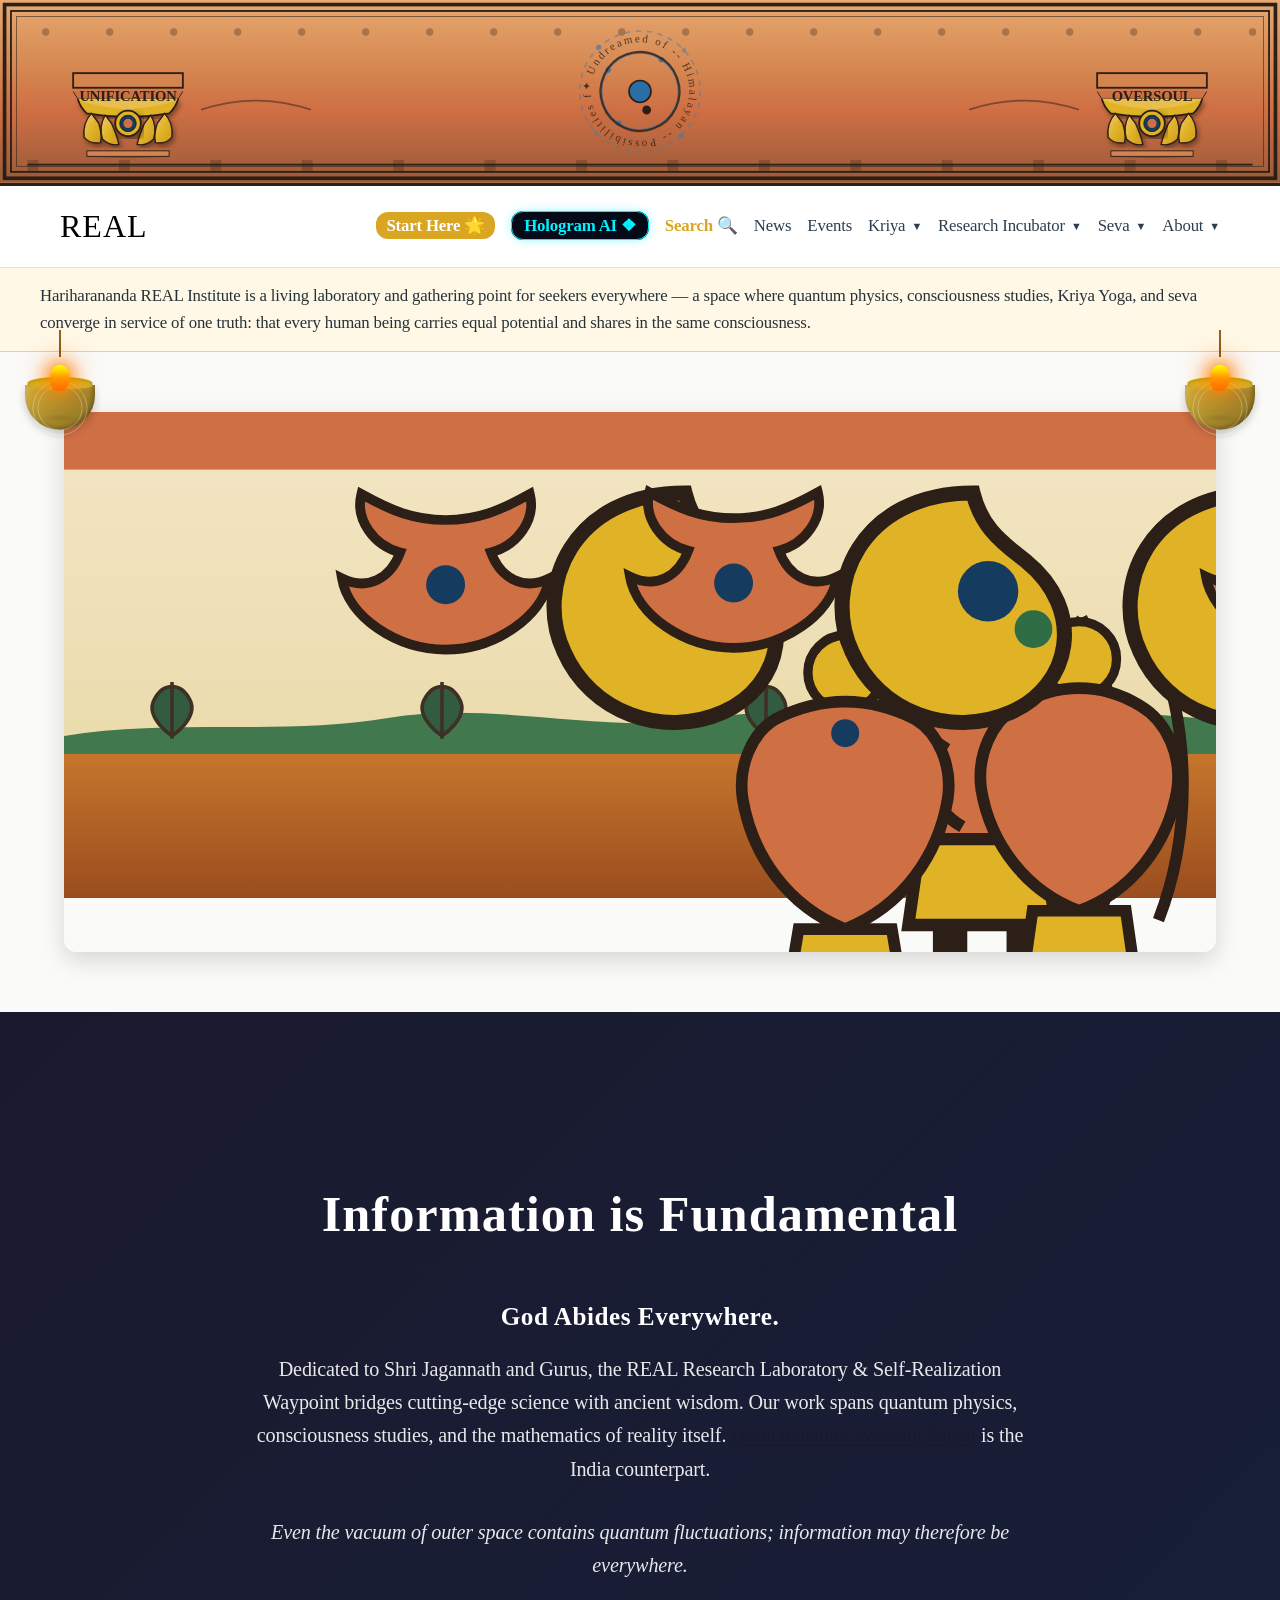
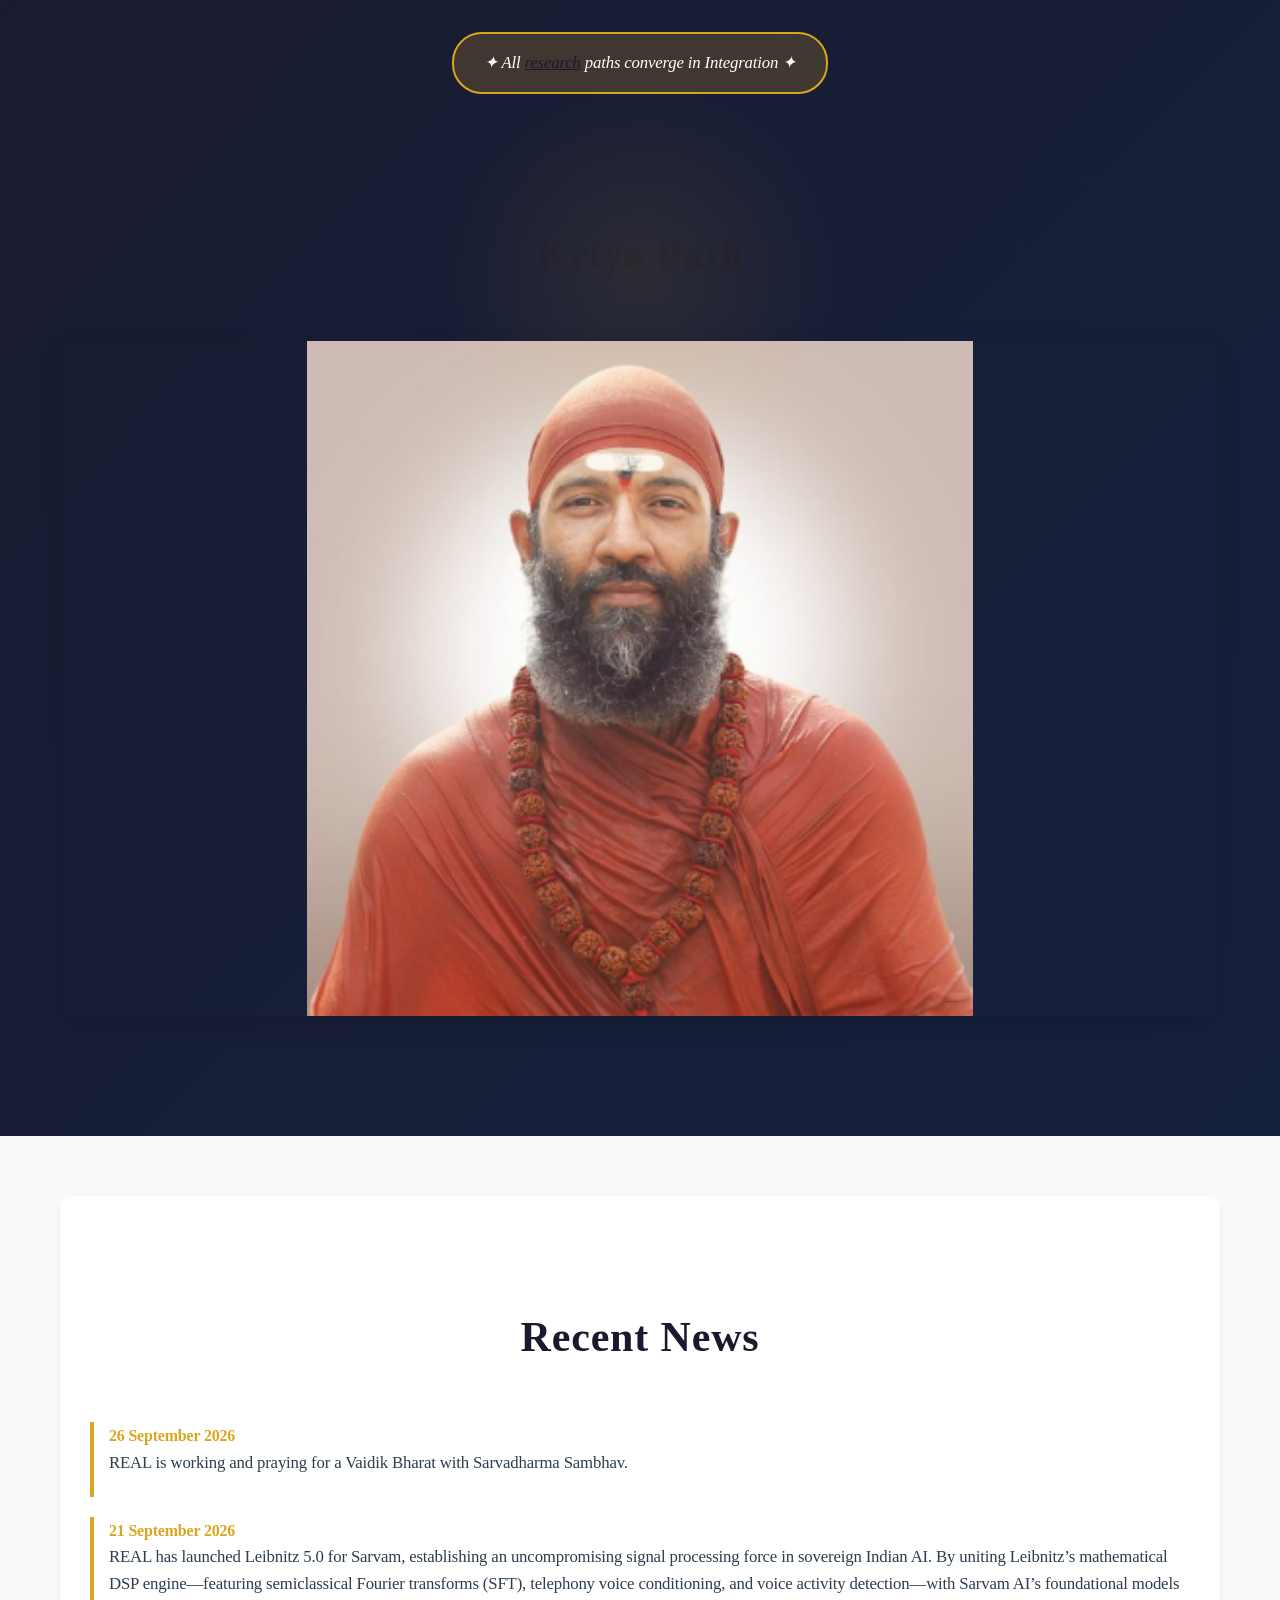
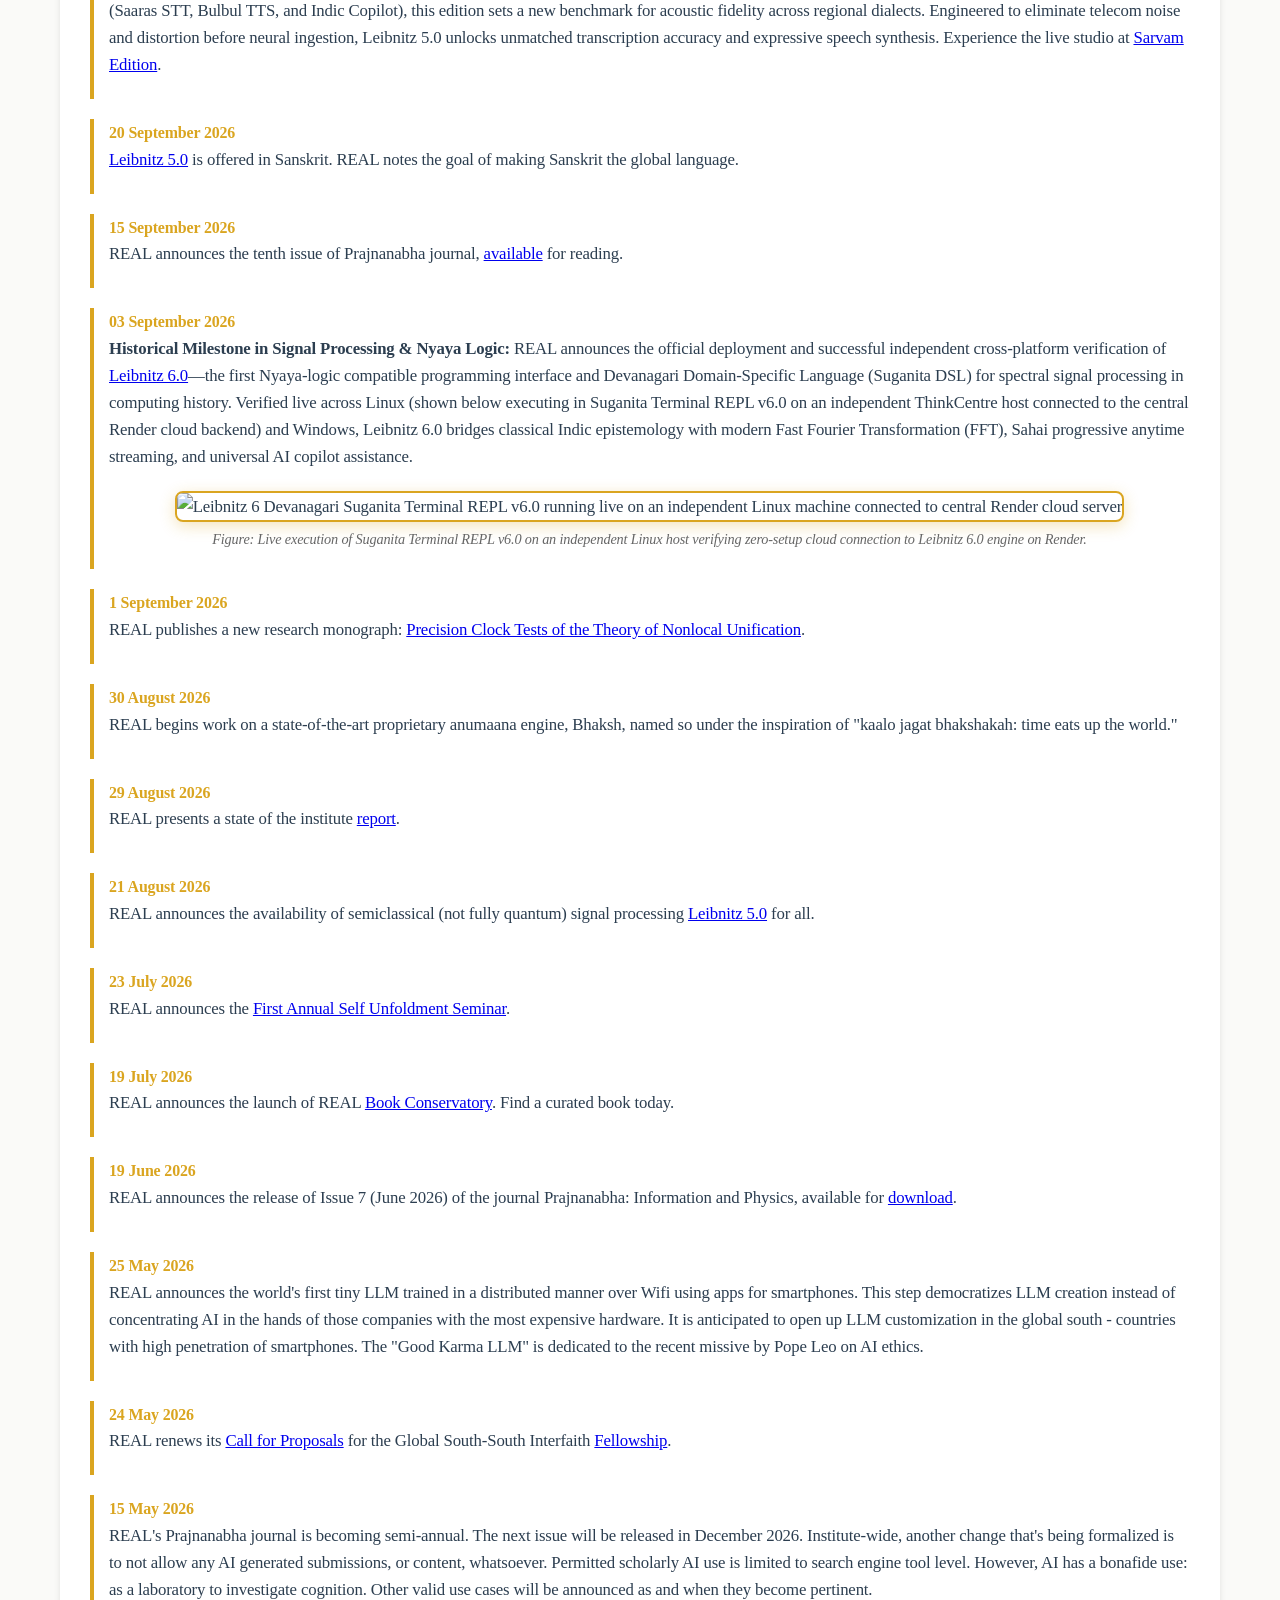
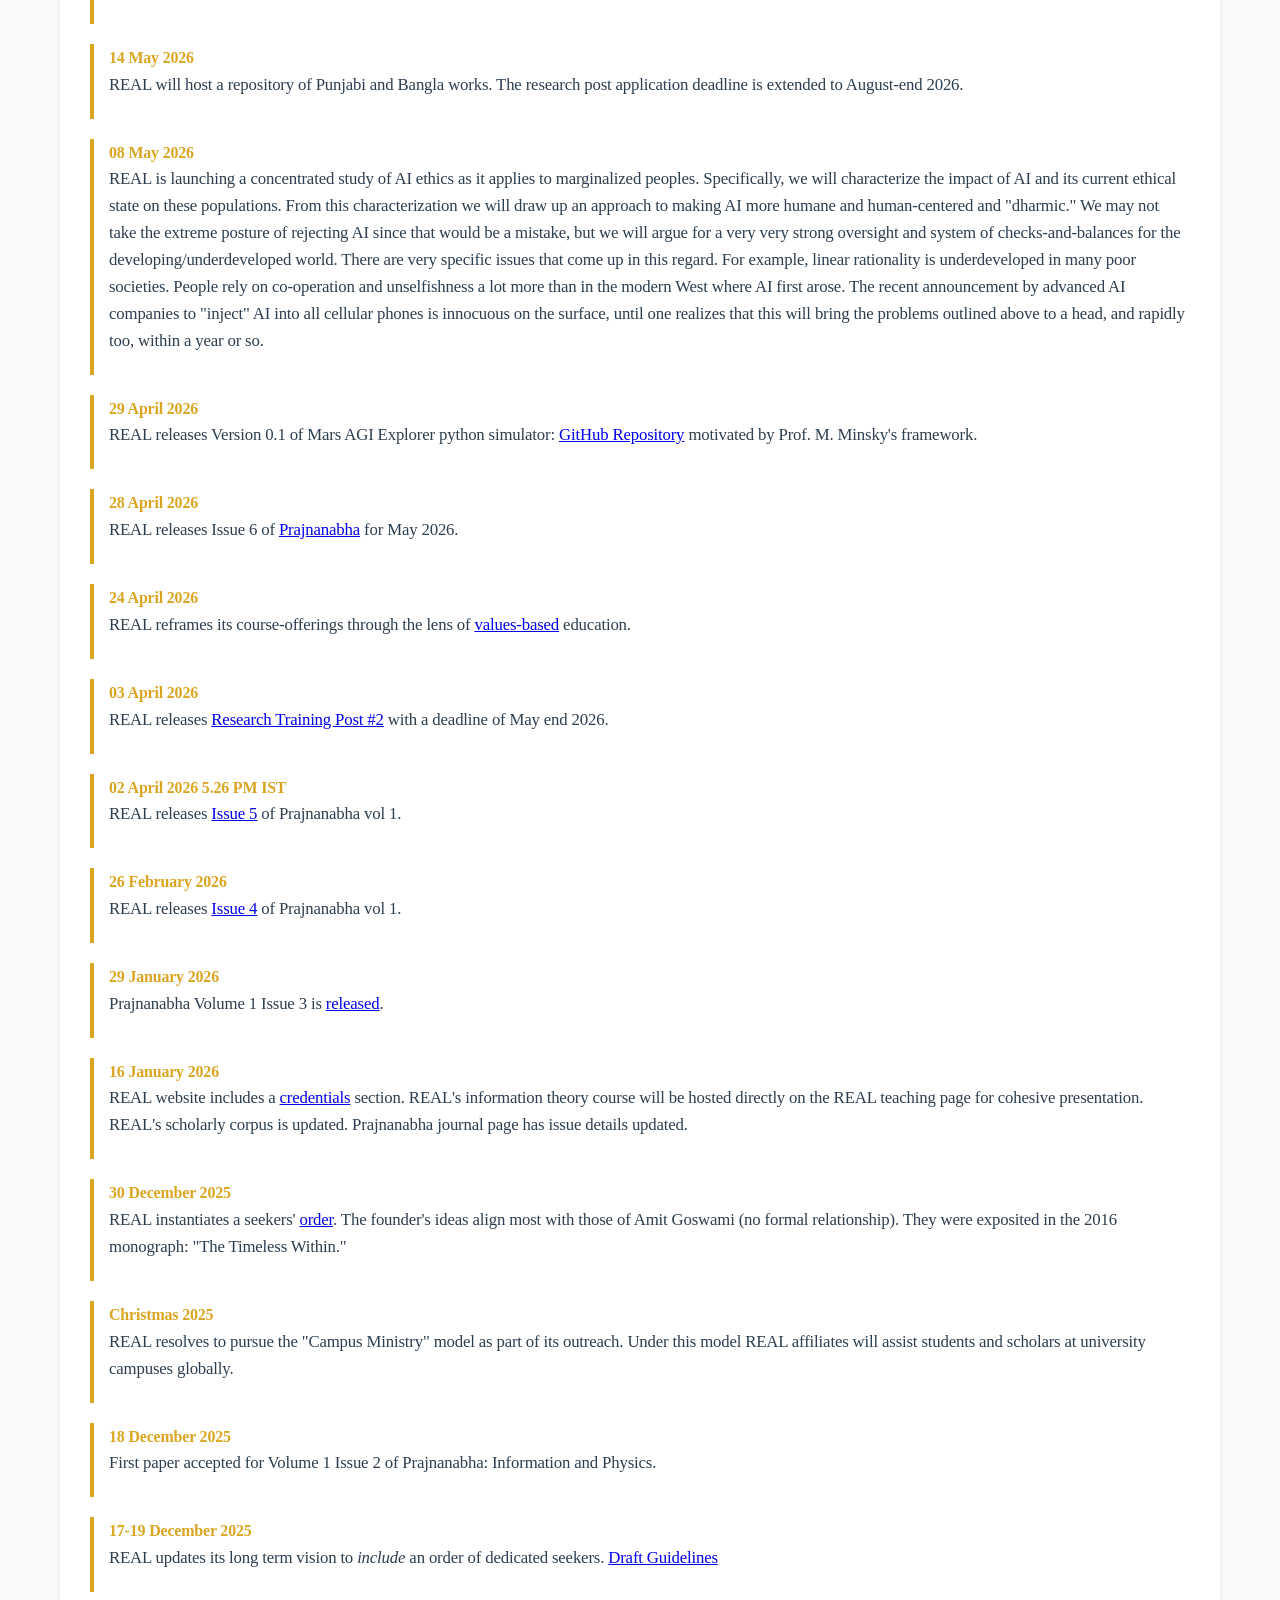
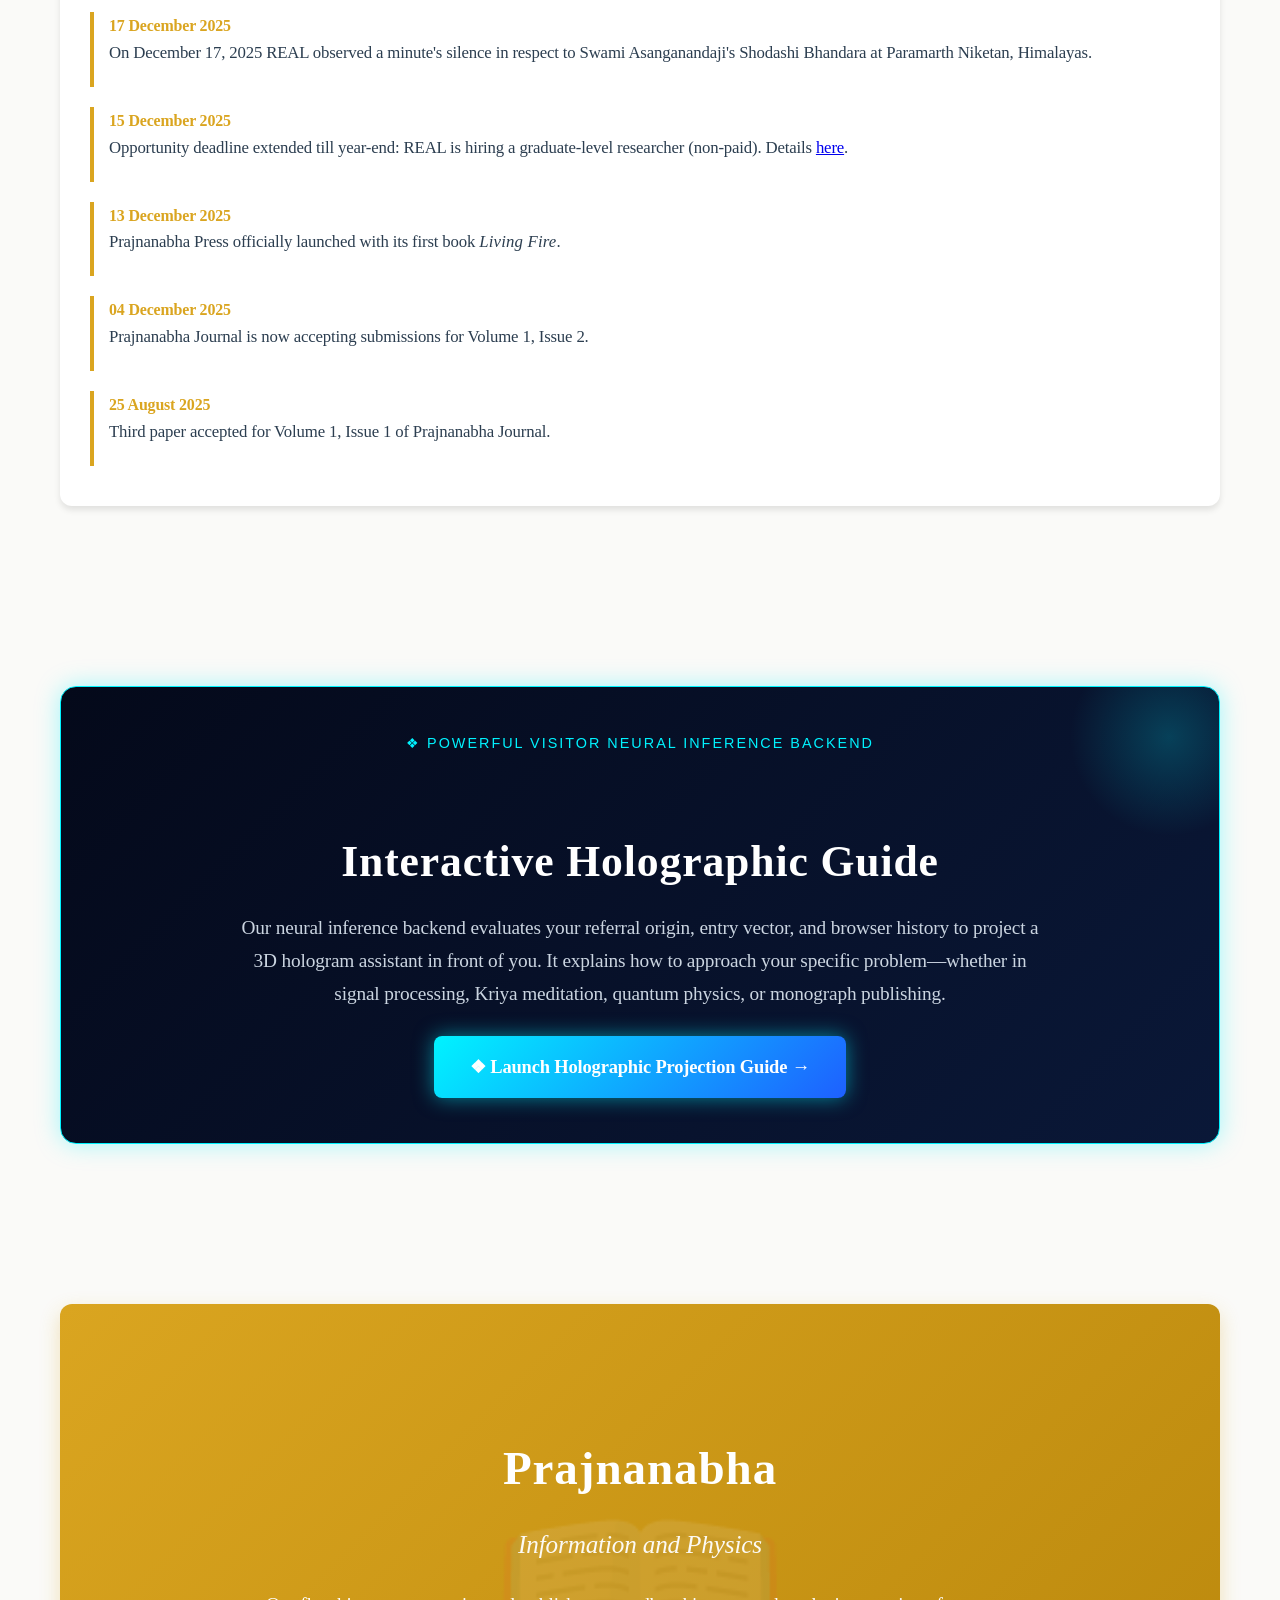
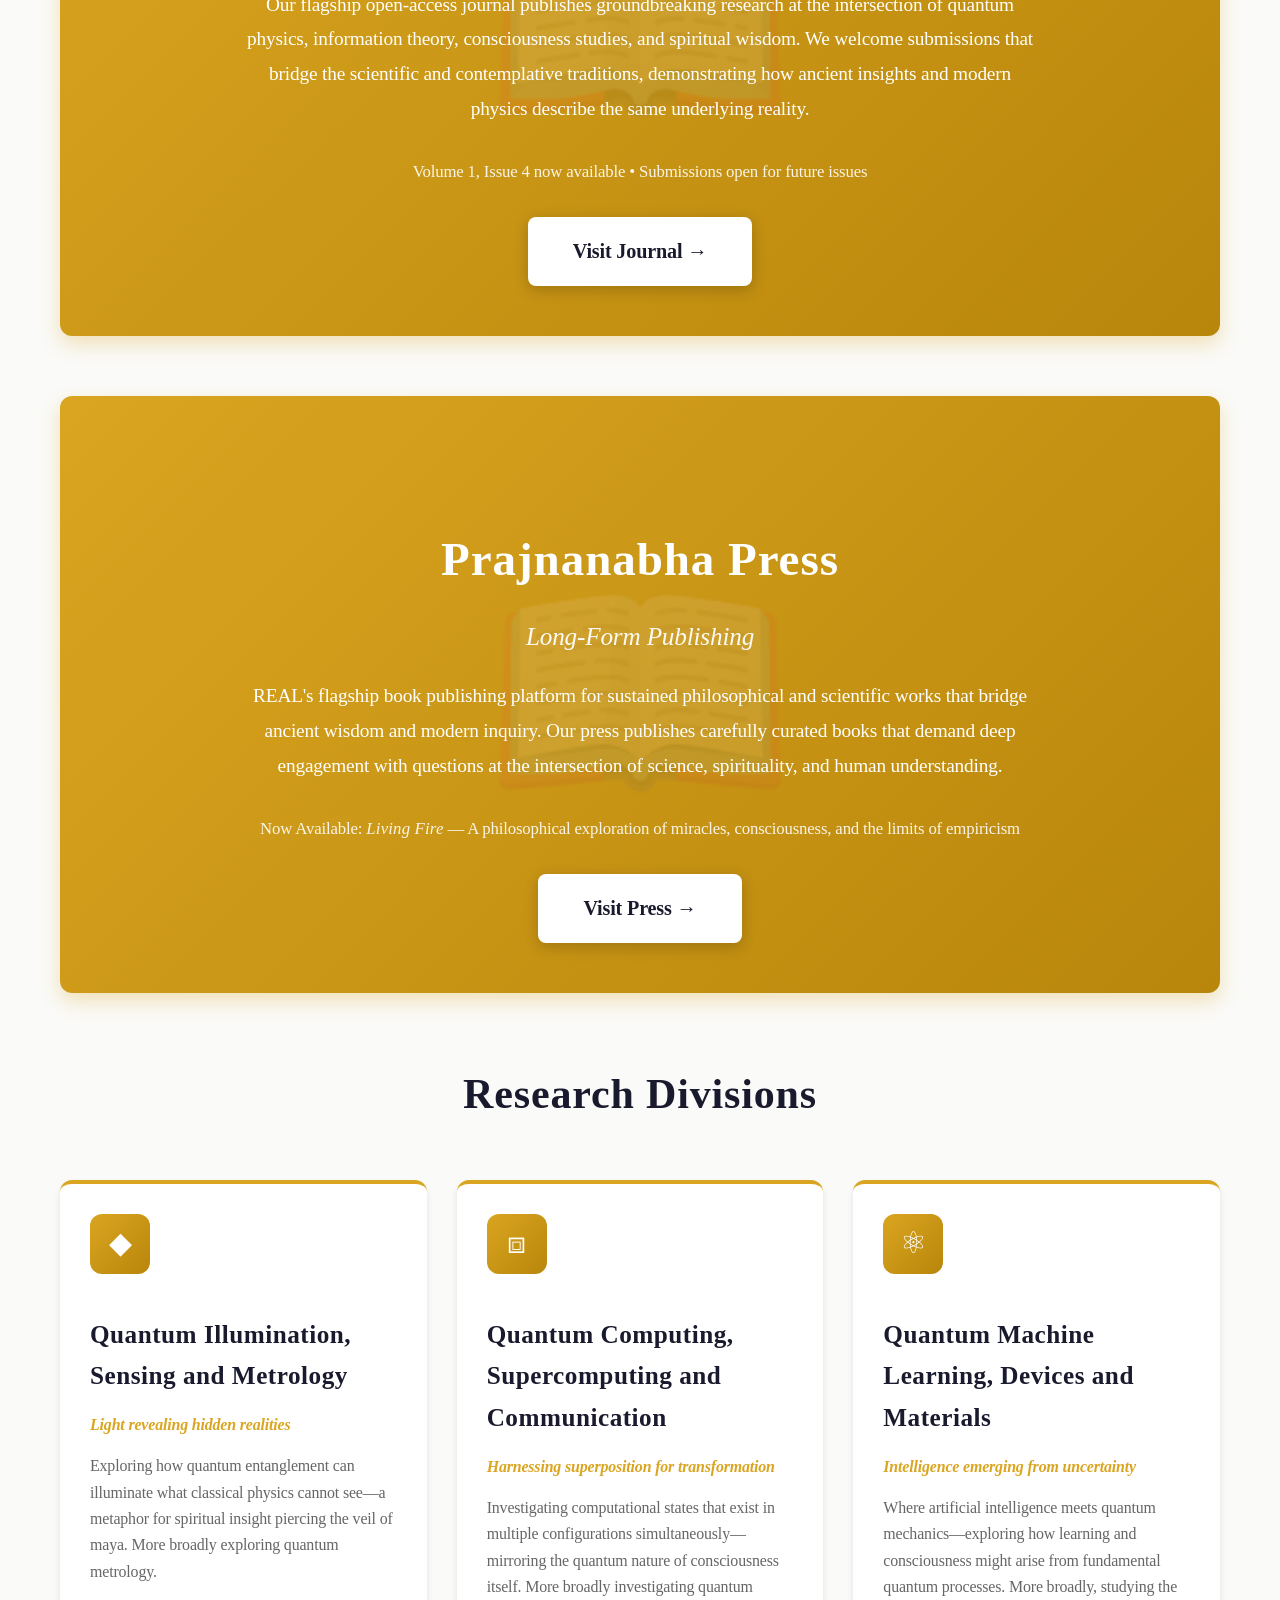
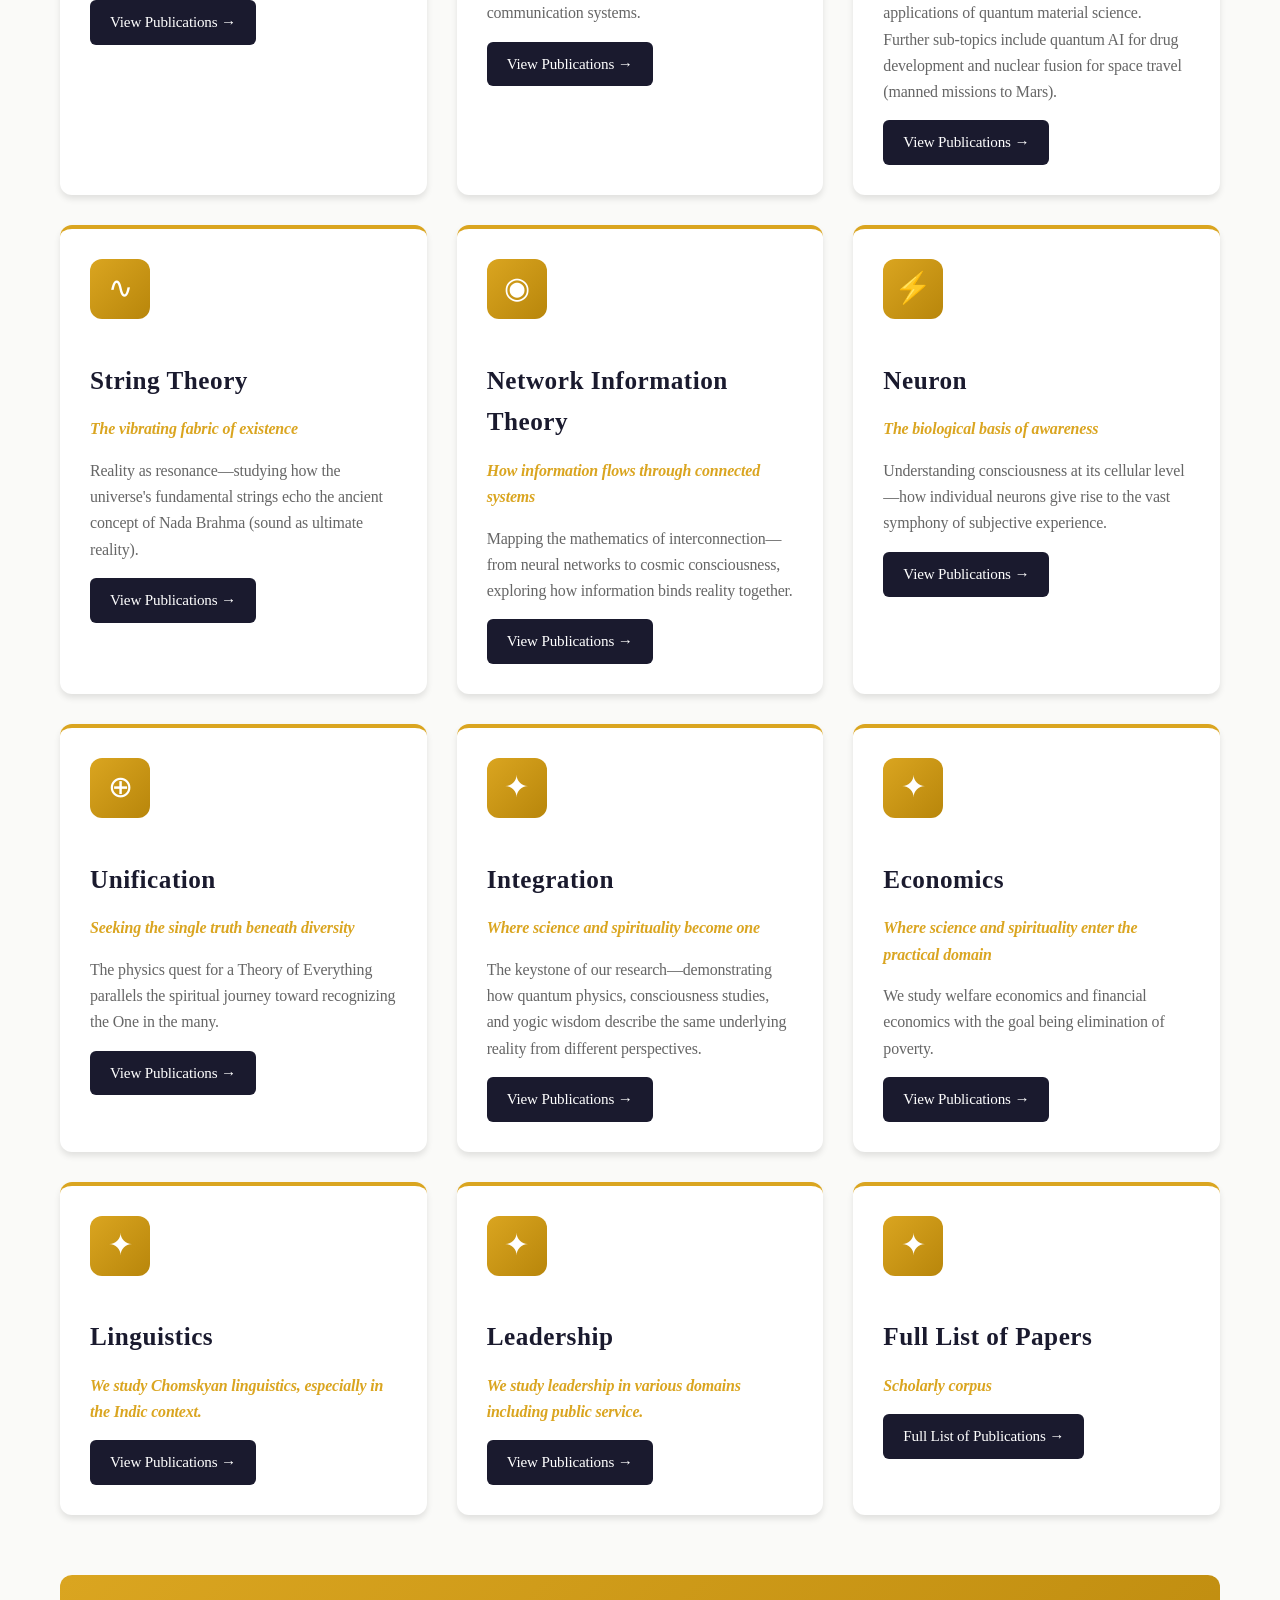
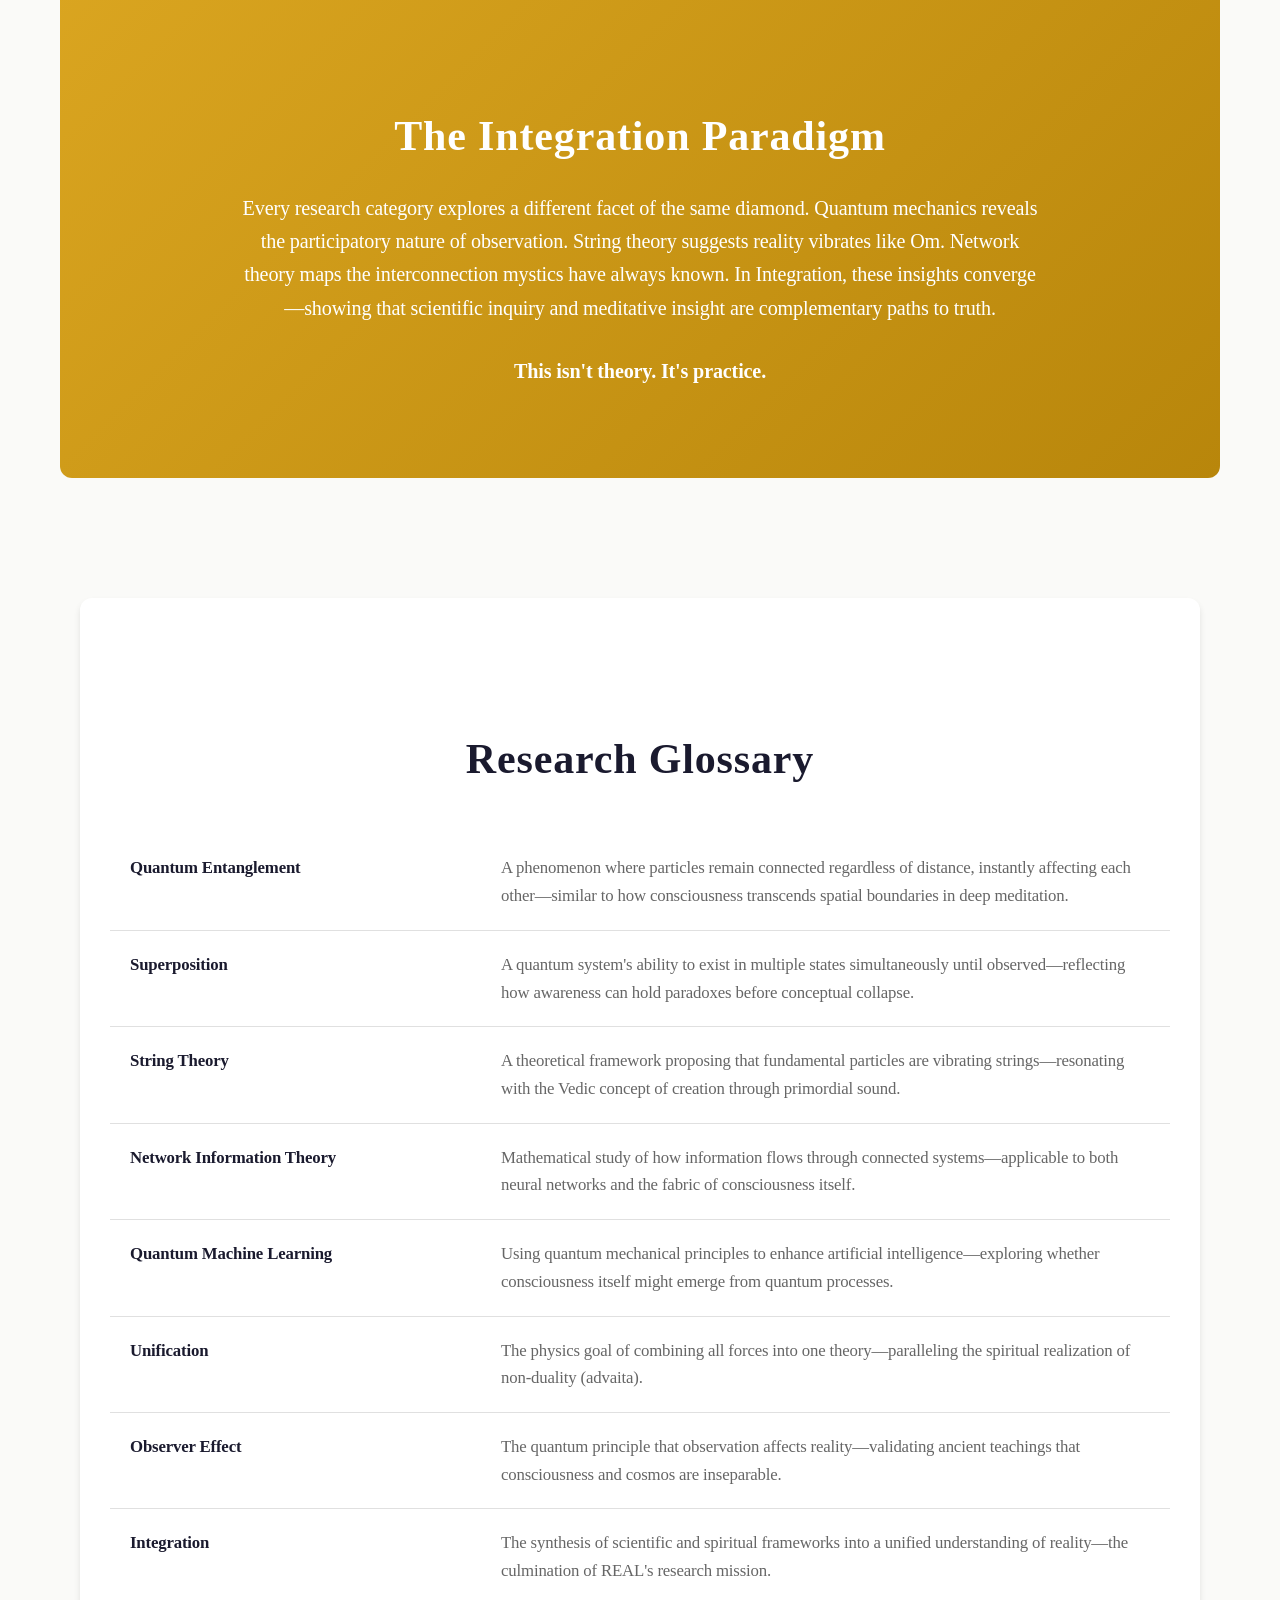
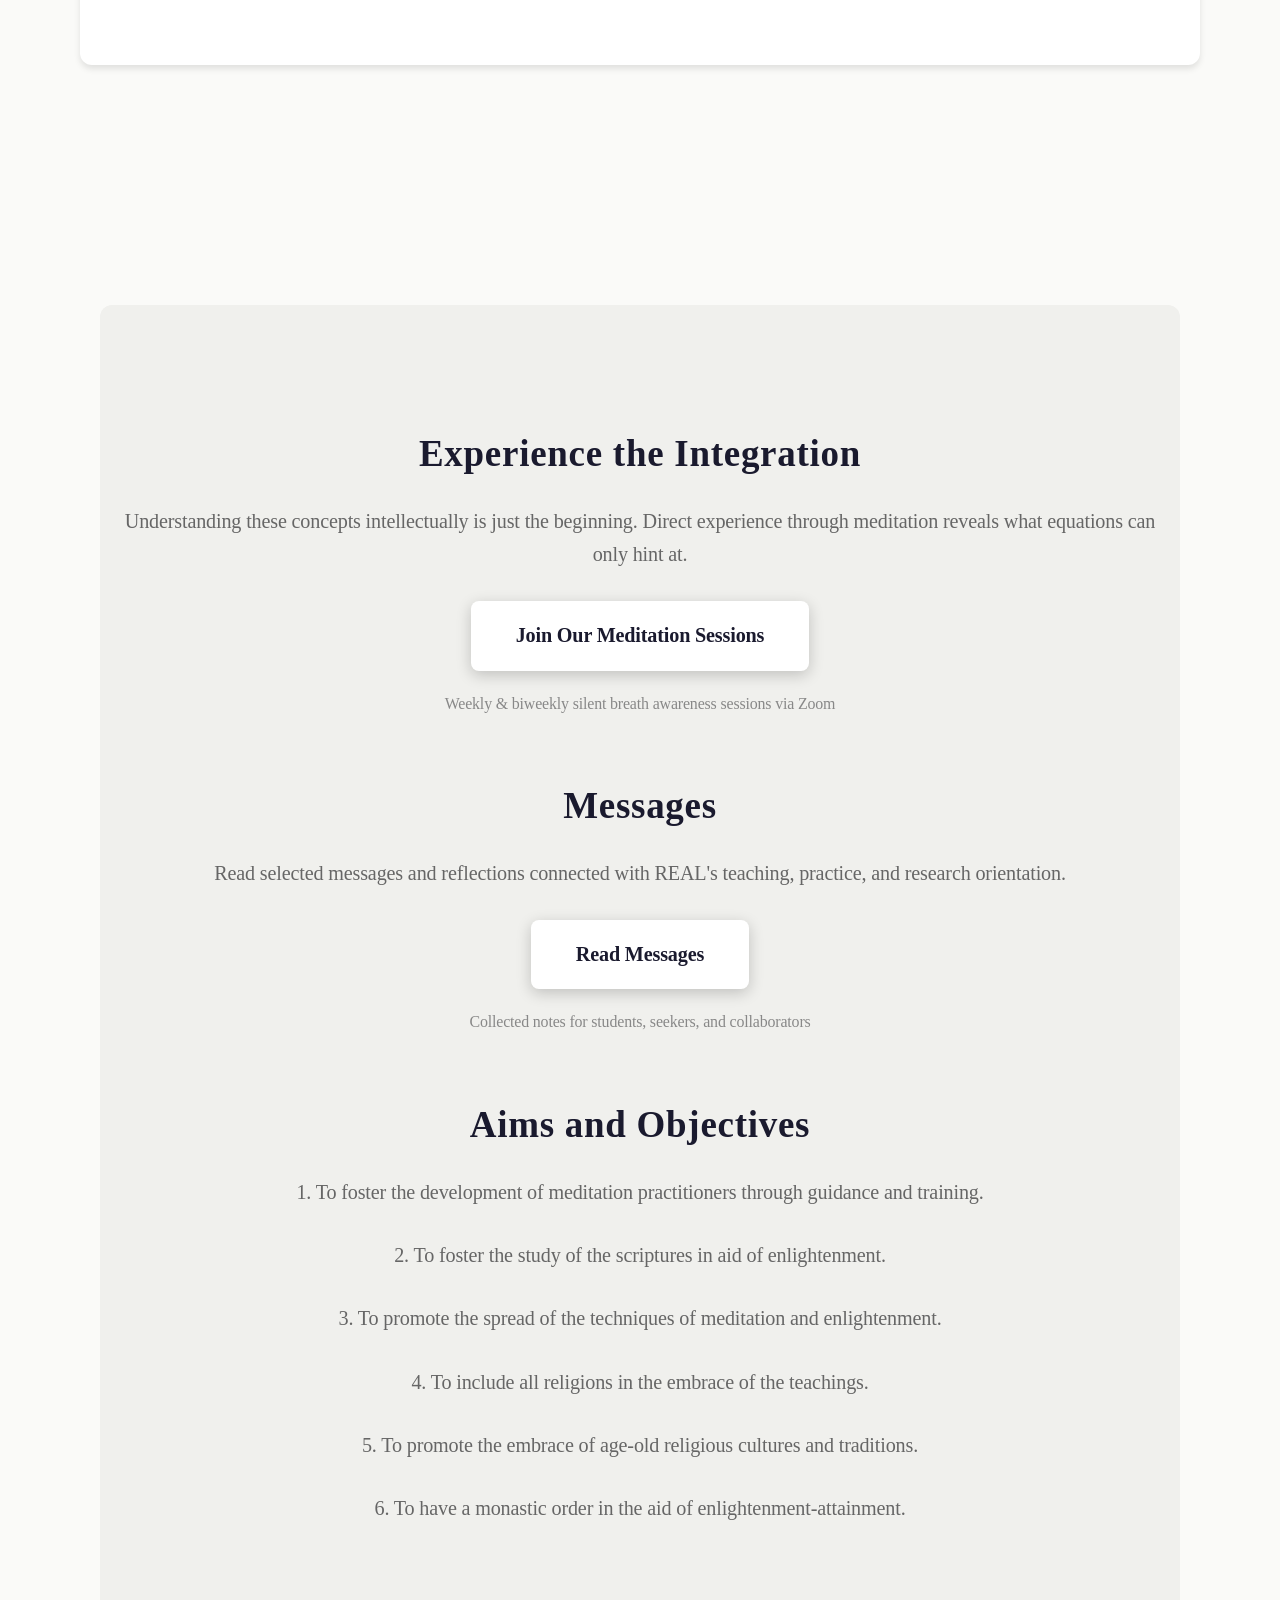
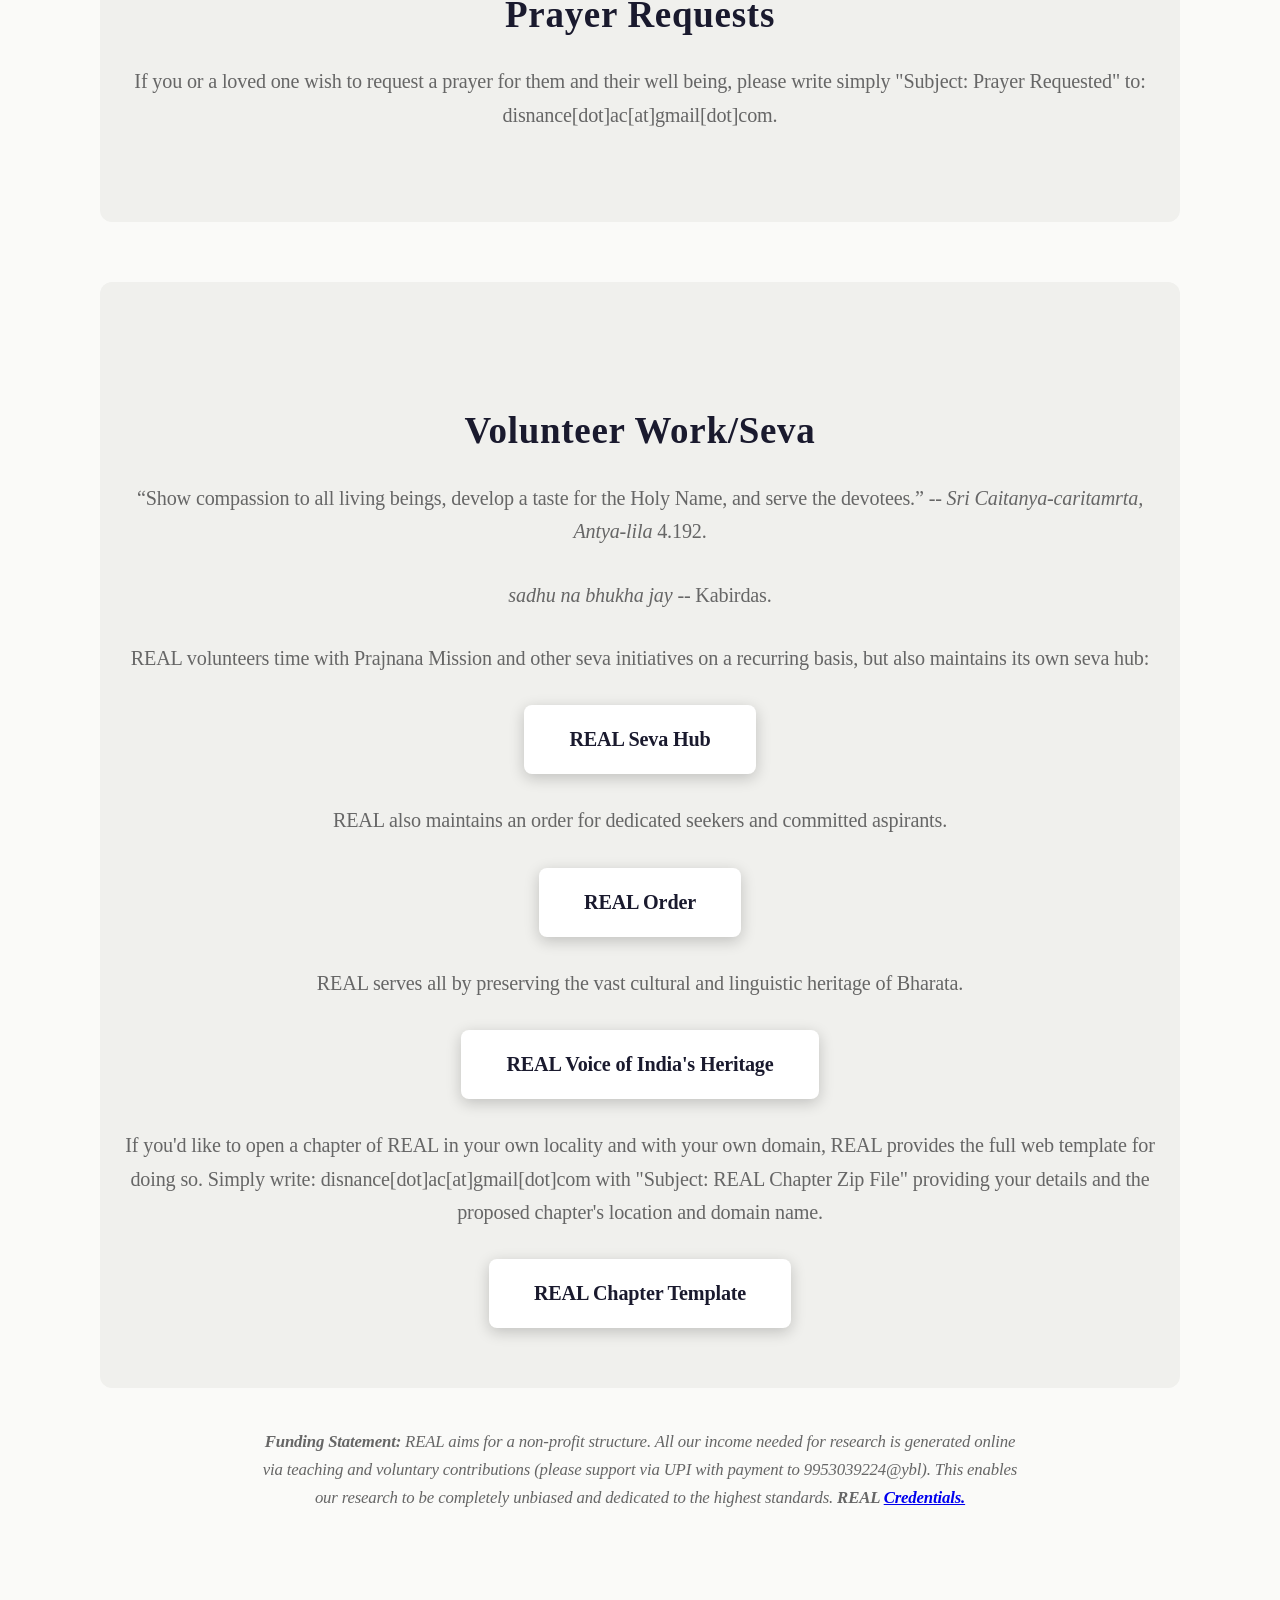
==== commit 33c1043b: "Second commit" ====
--- a/index.html
+++ b/index.html
@@ -1903,7 +1903,7 @@
   <div class="image-section">
     <h2 class="section-title">Kriya Path</h2>
     <div class="image-wrapper">
-      <img src="./assets/altar.jpg" alt="Gurudevs" class="featured-image">
+      <img src="./assets/altarMAIN.png" alt="SriVidya" class="featured-image">
     </div>
   </div>
 </div>
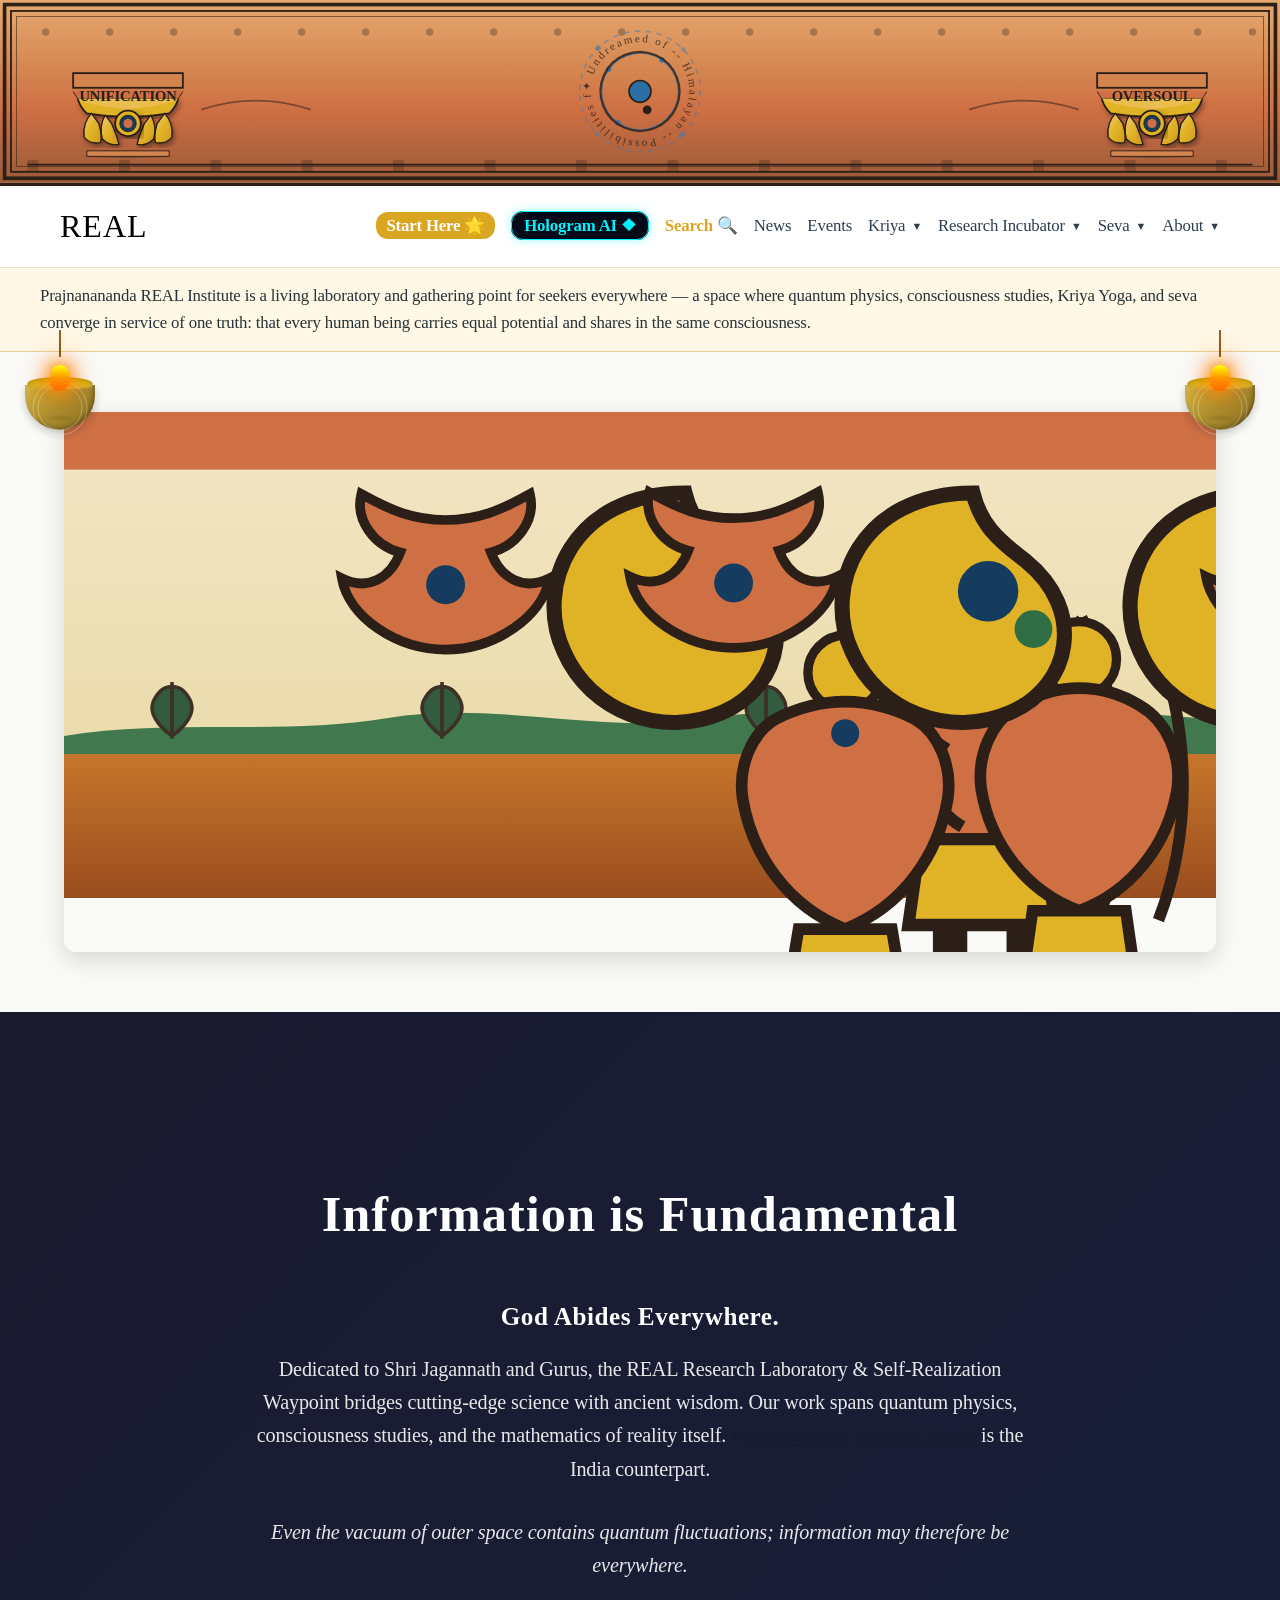
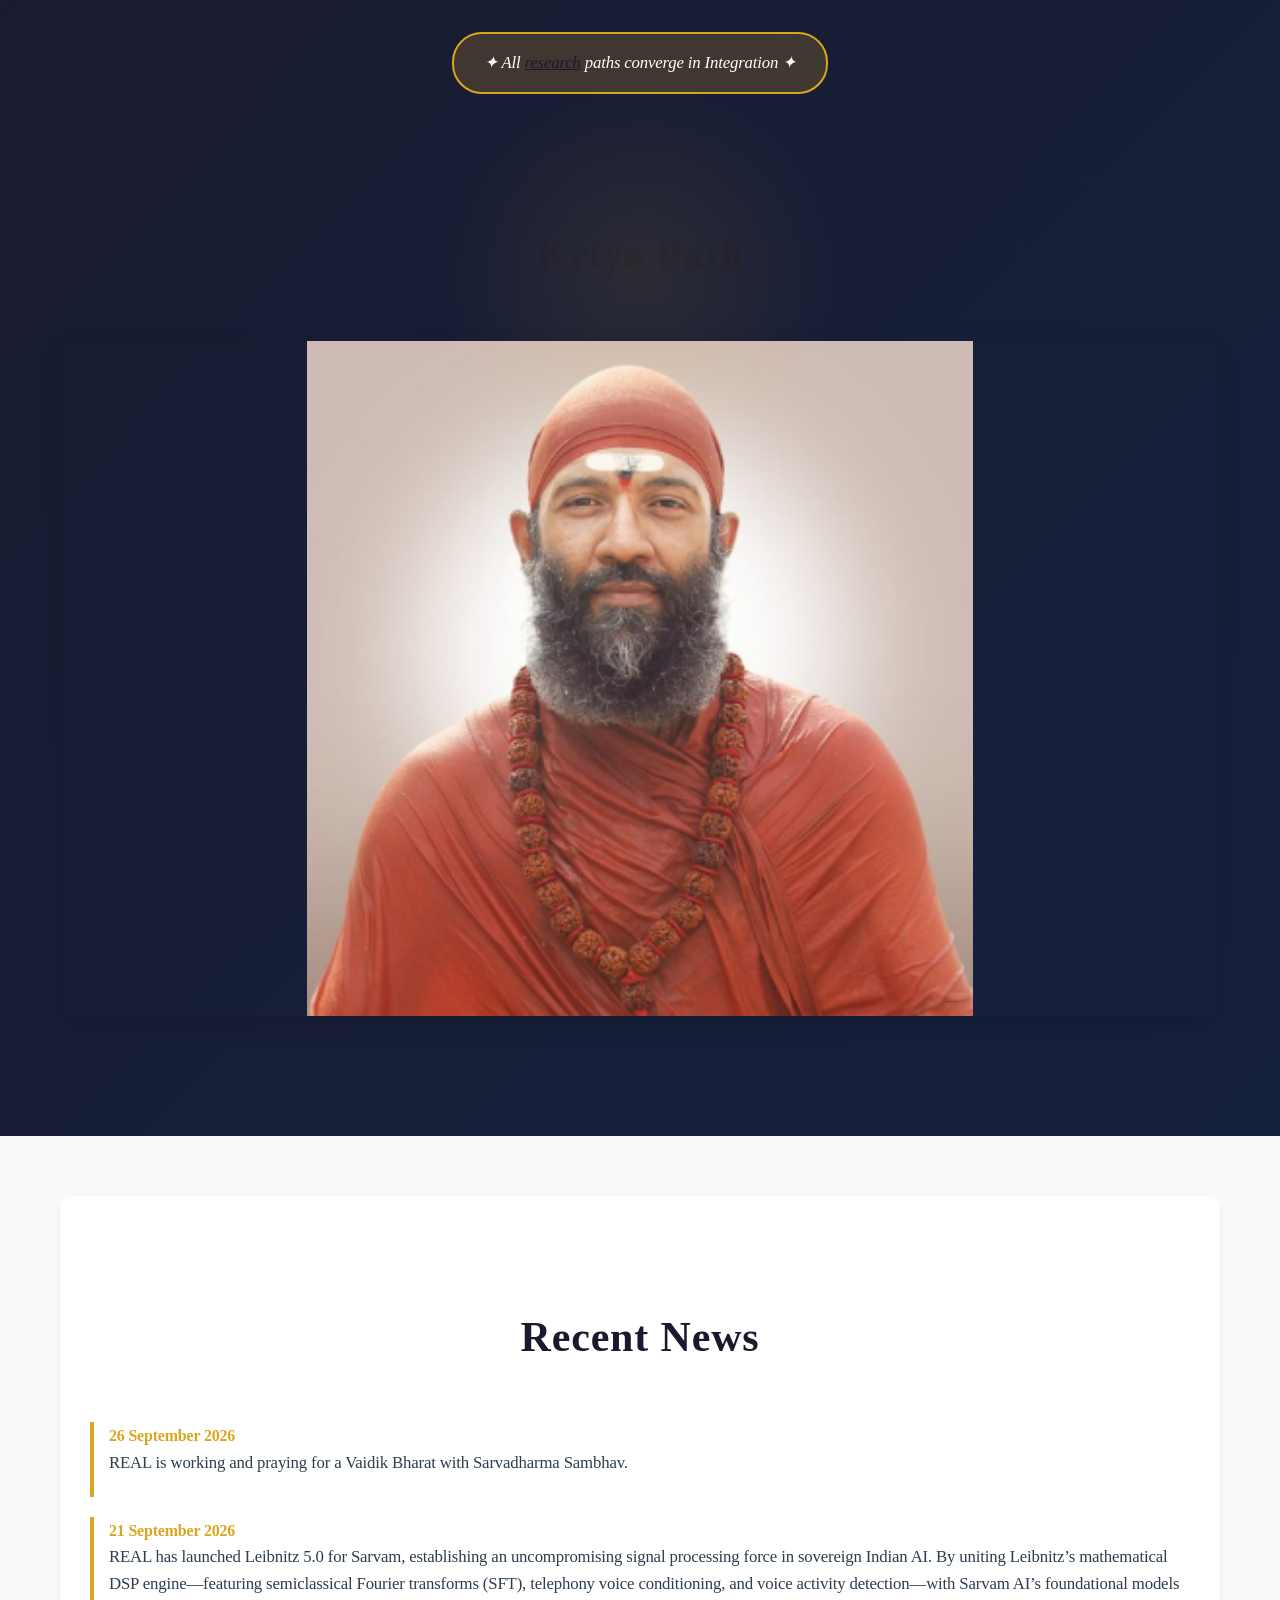
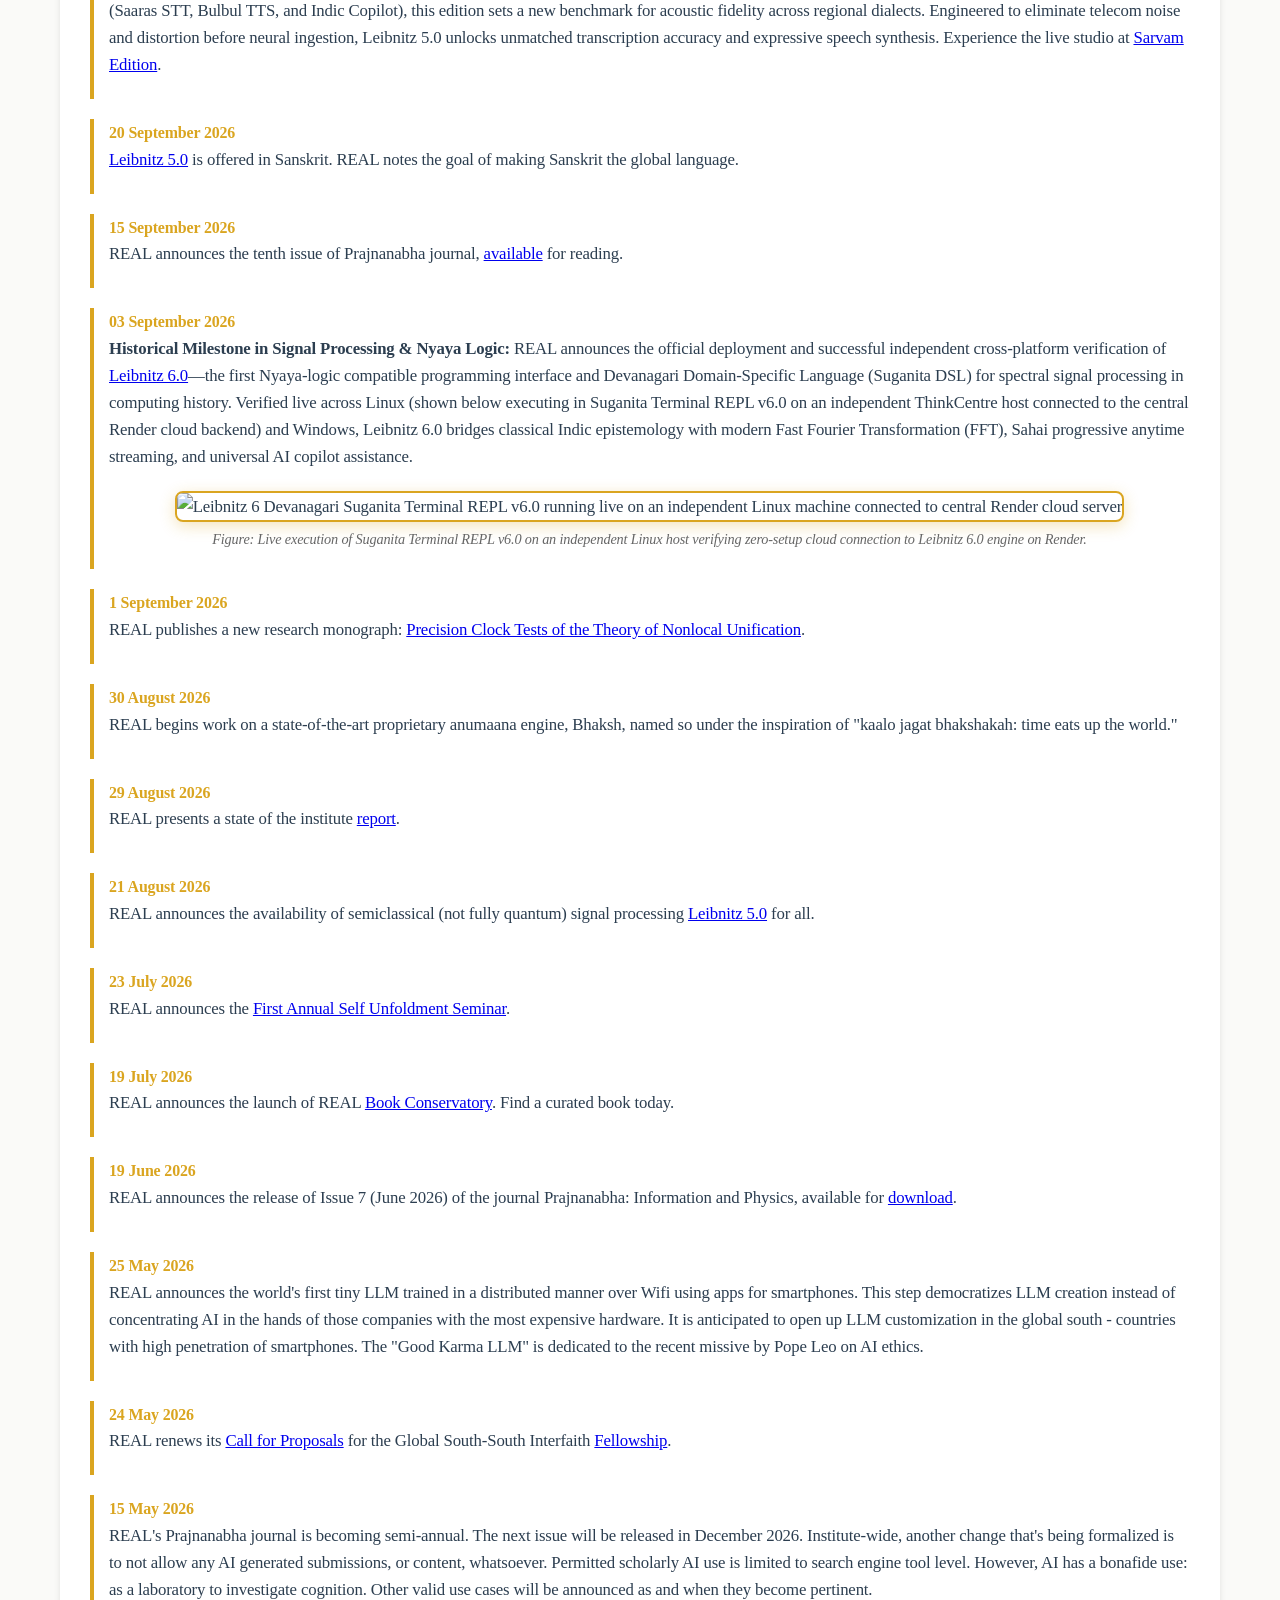
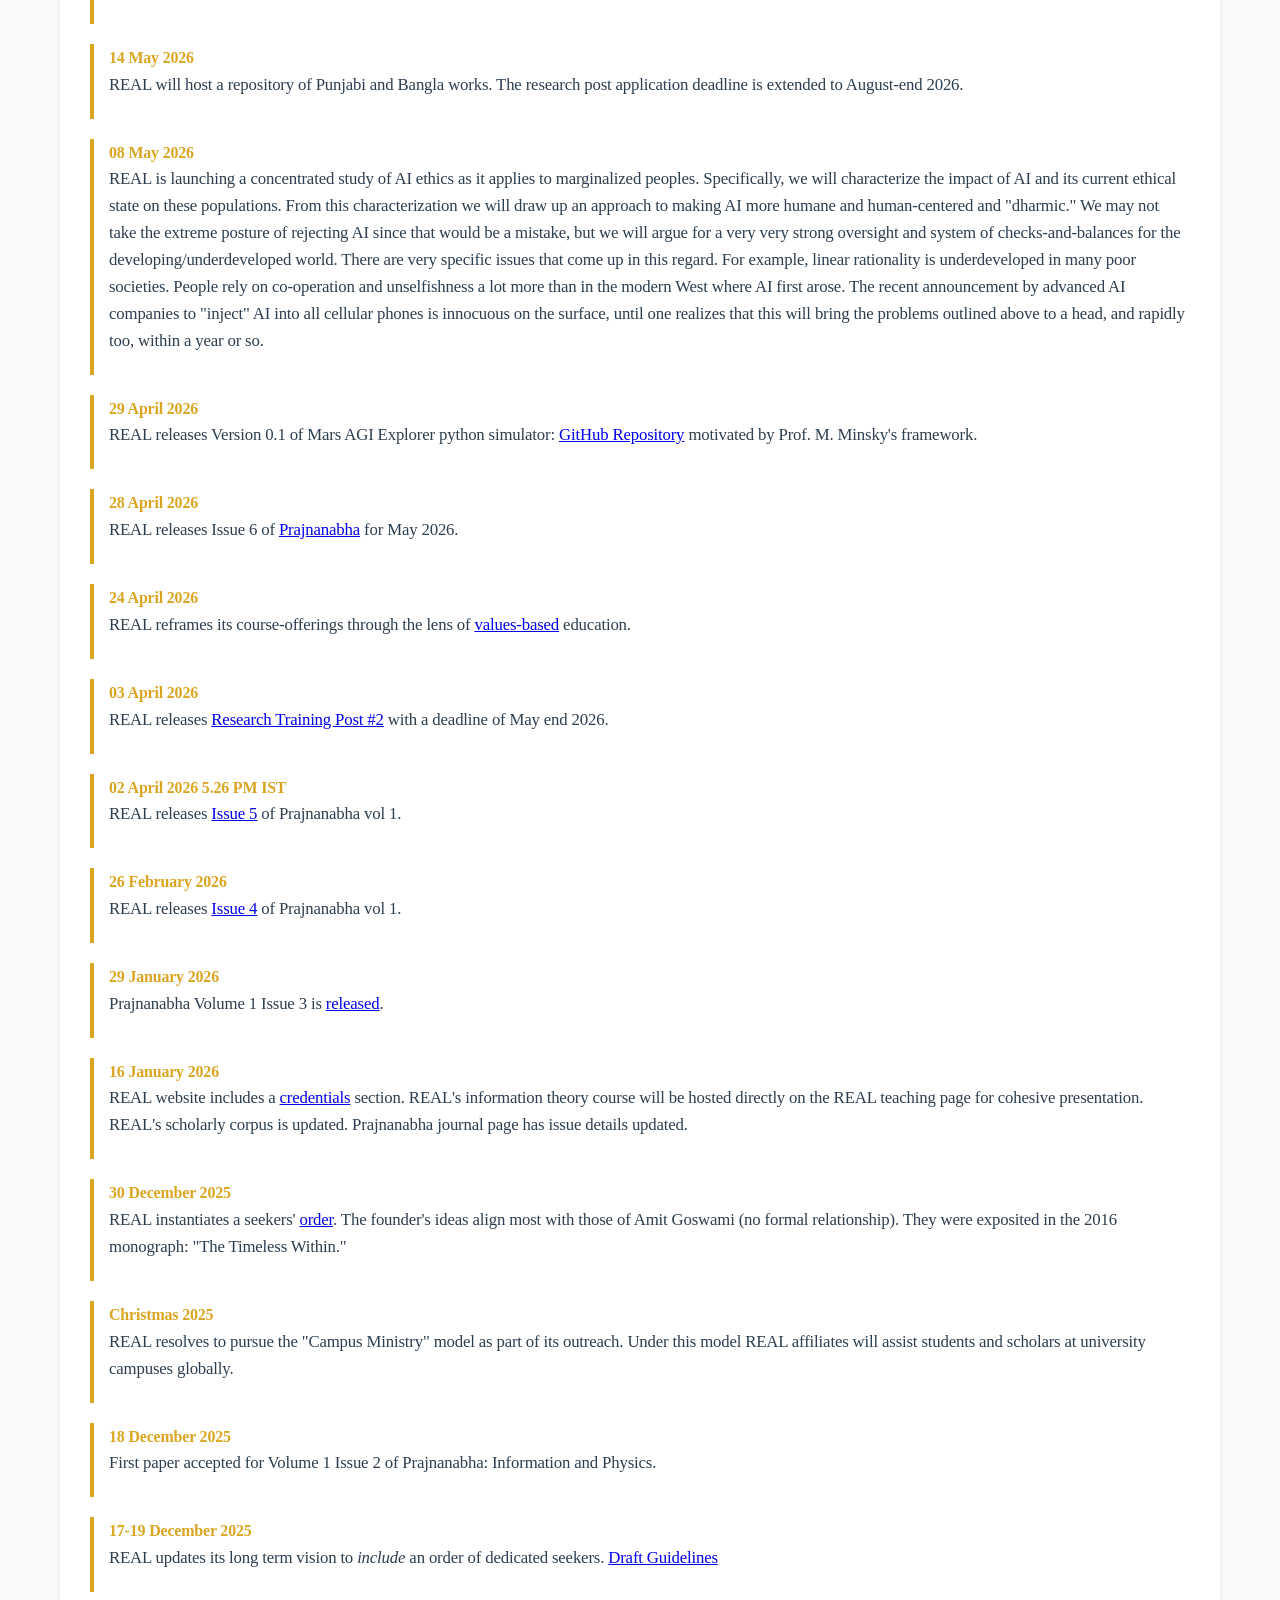
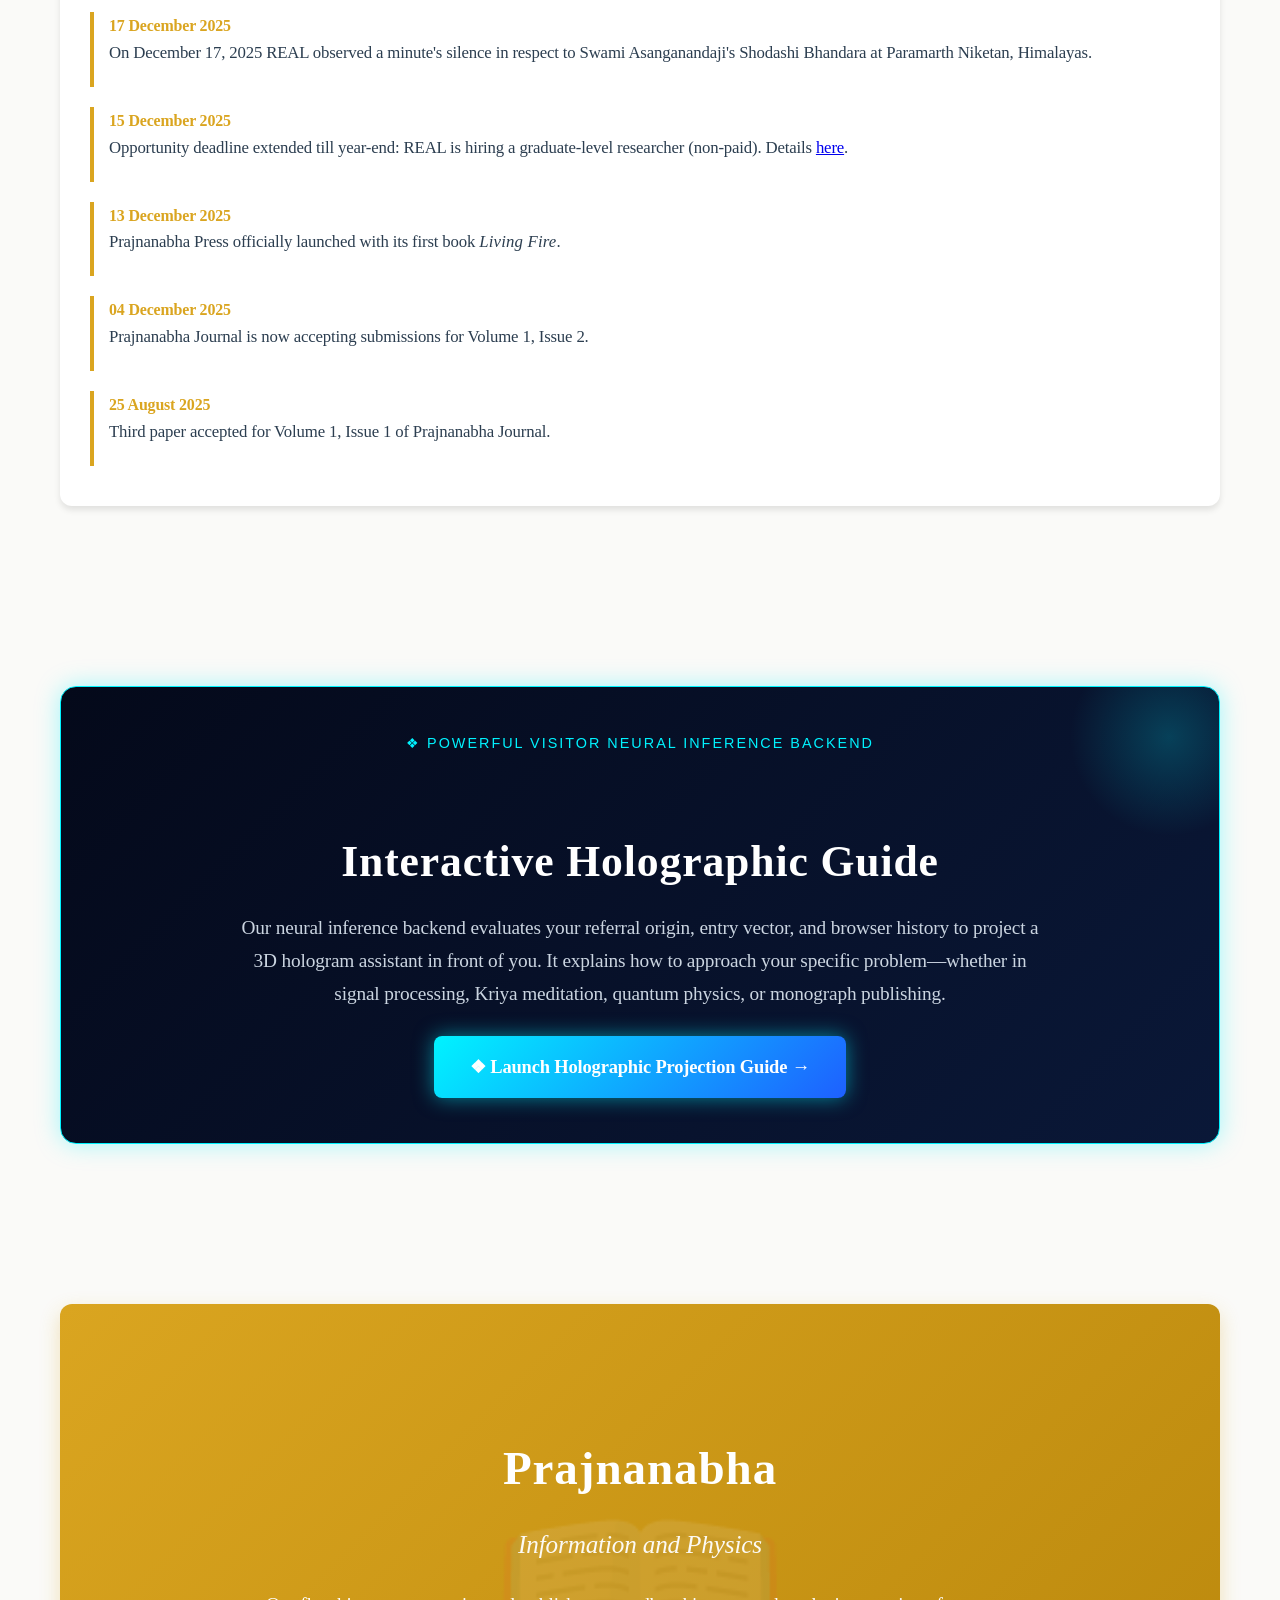
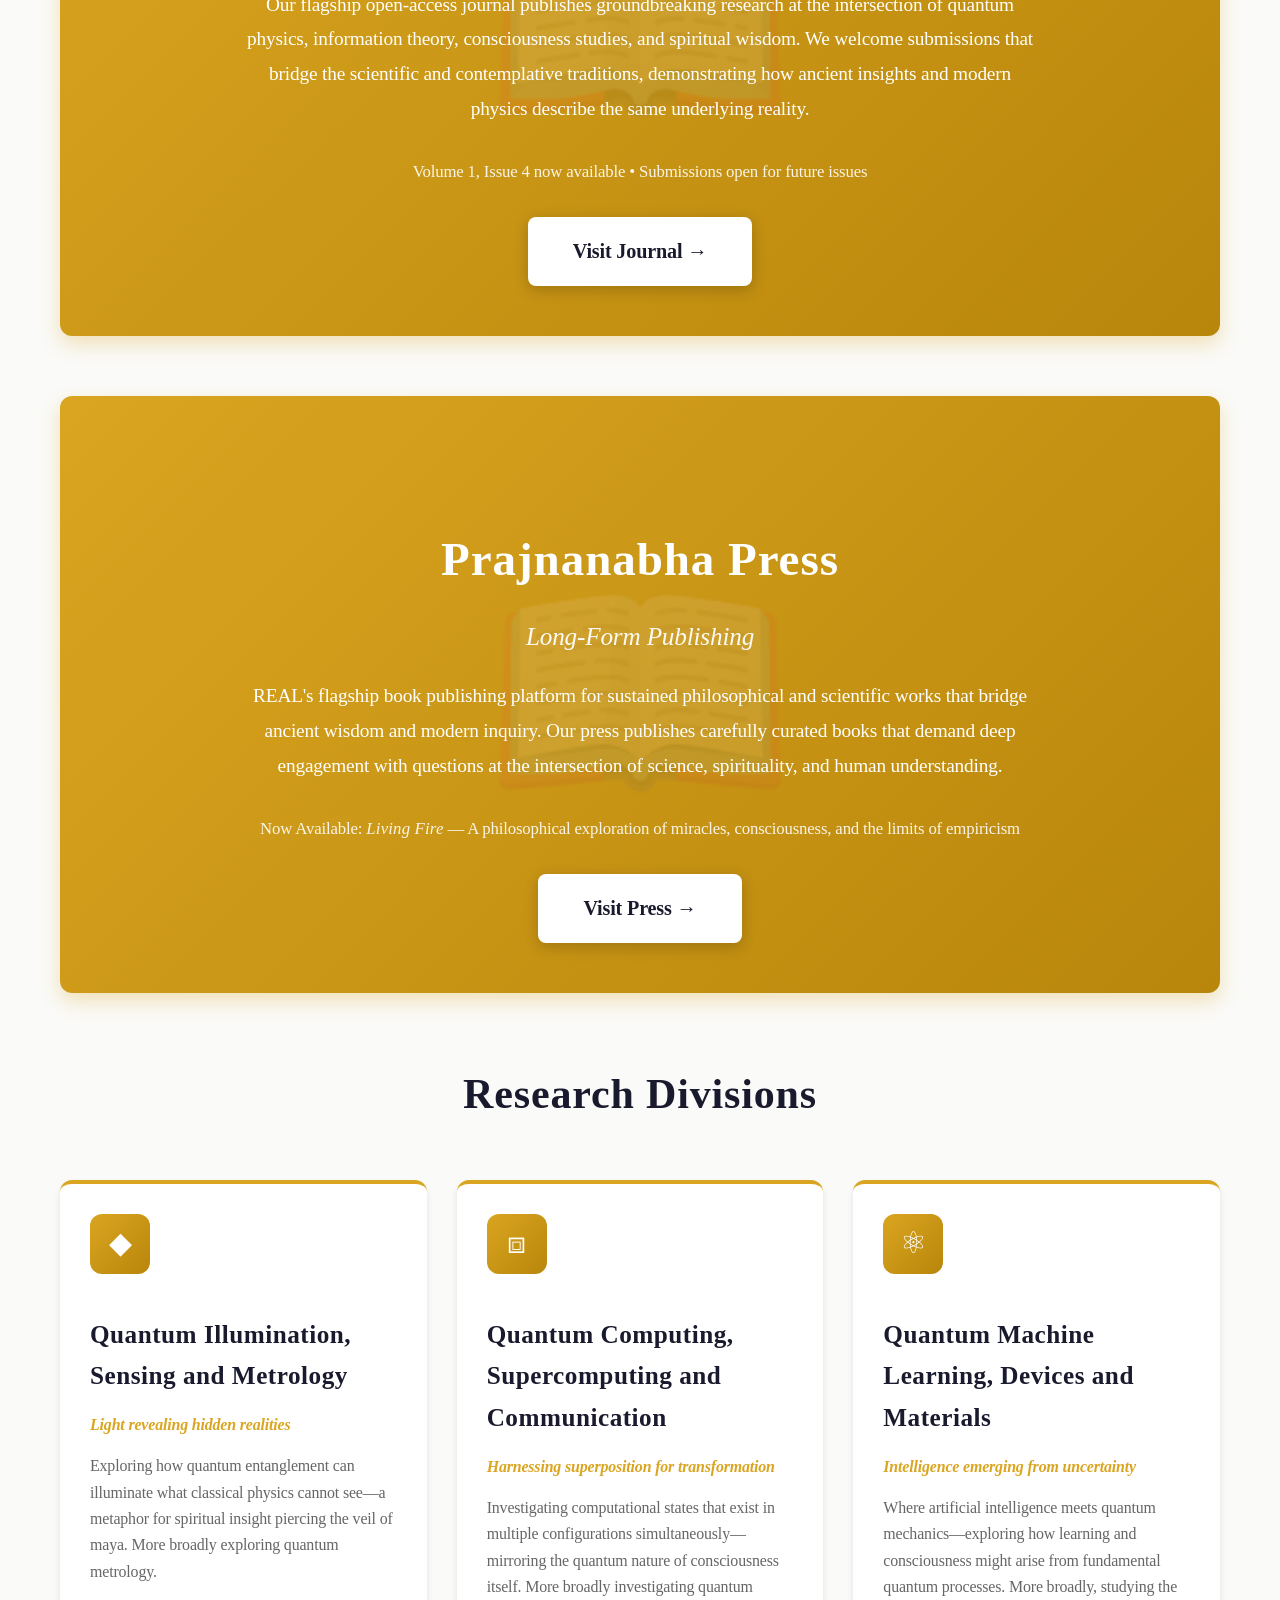
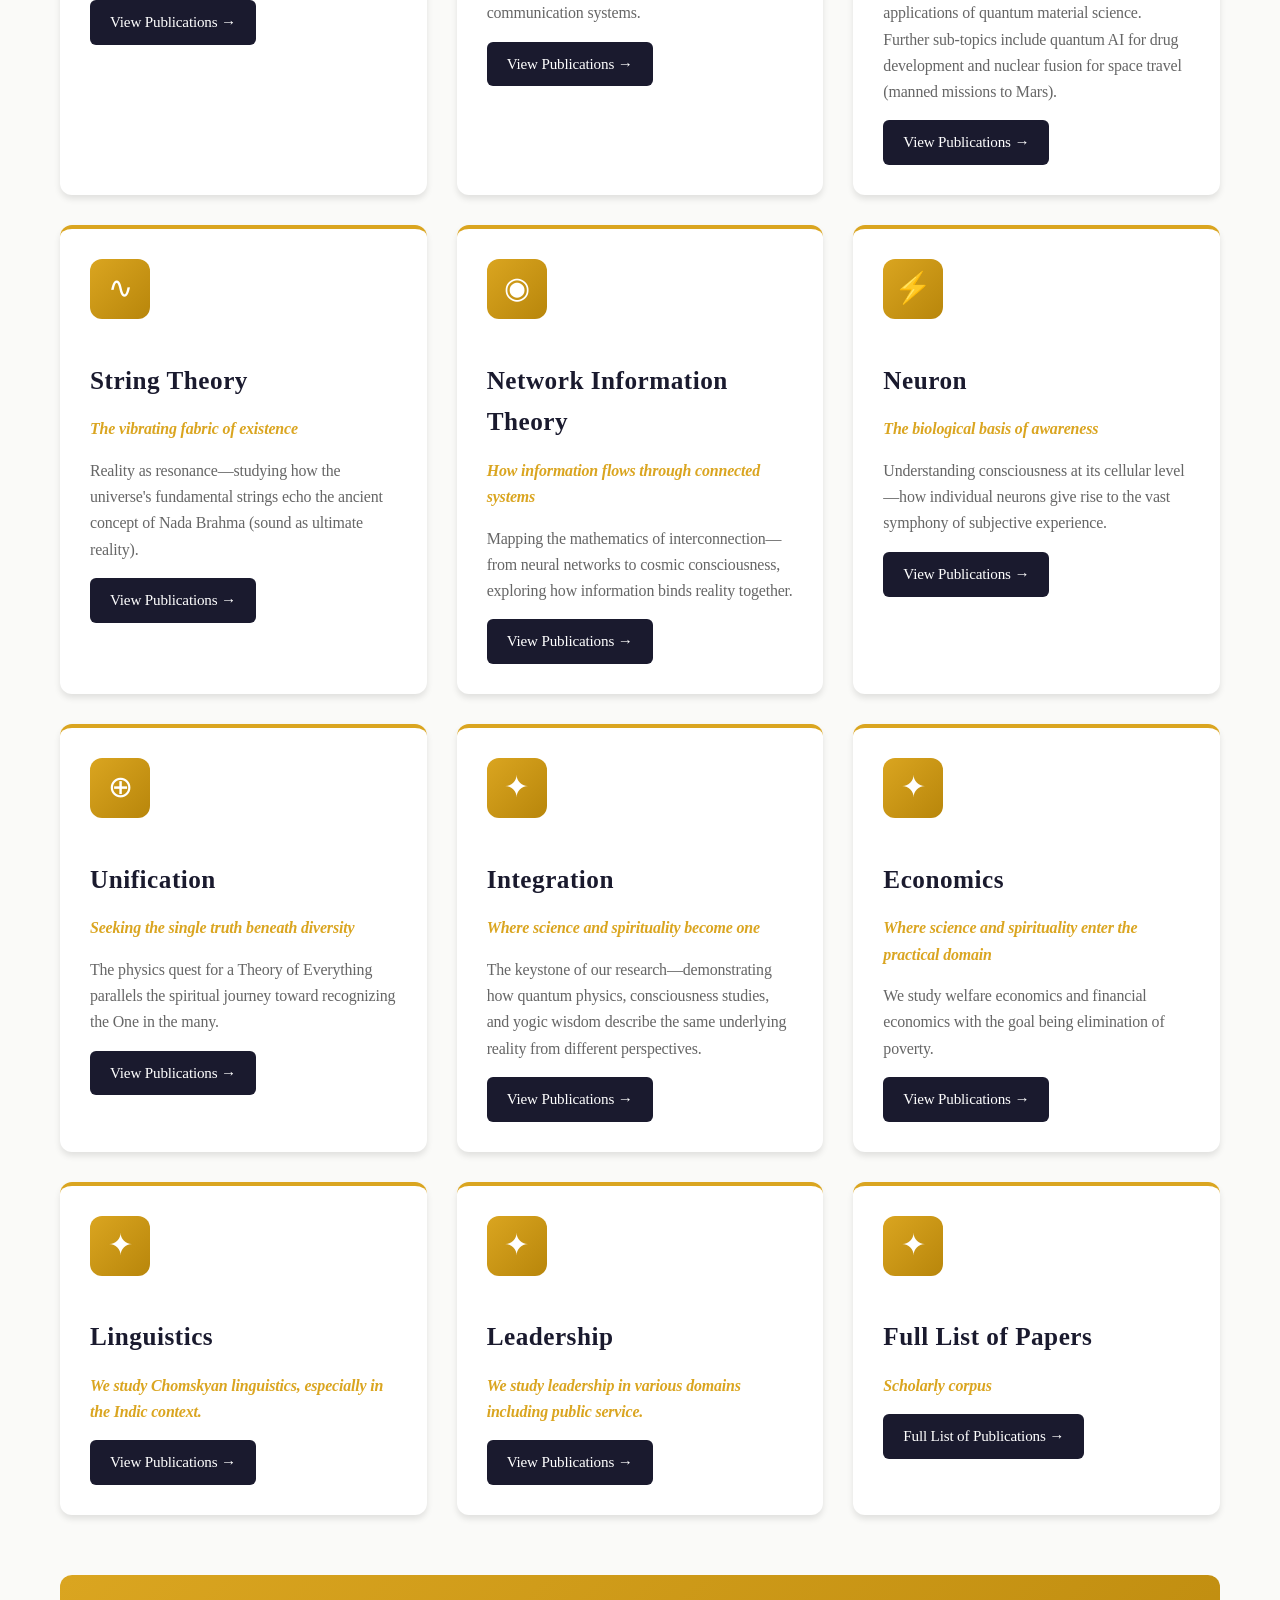
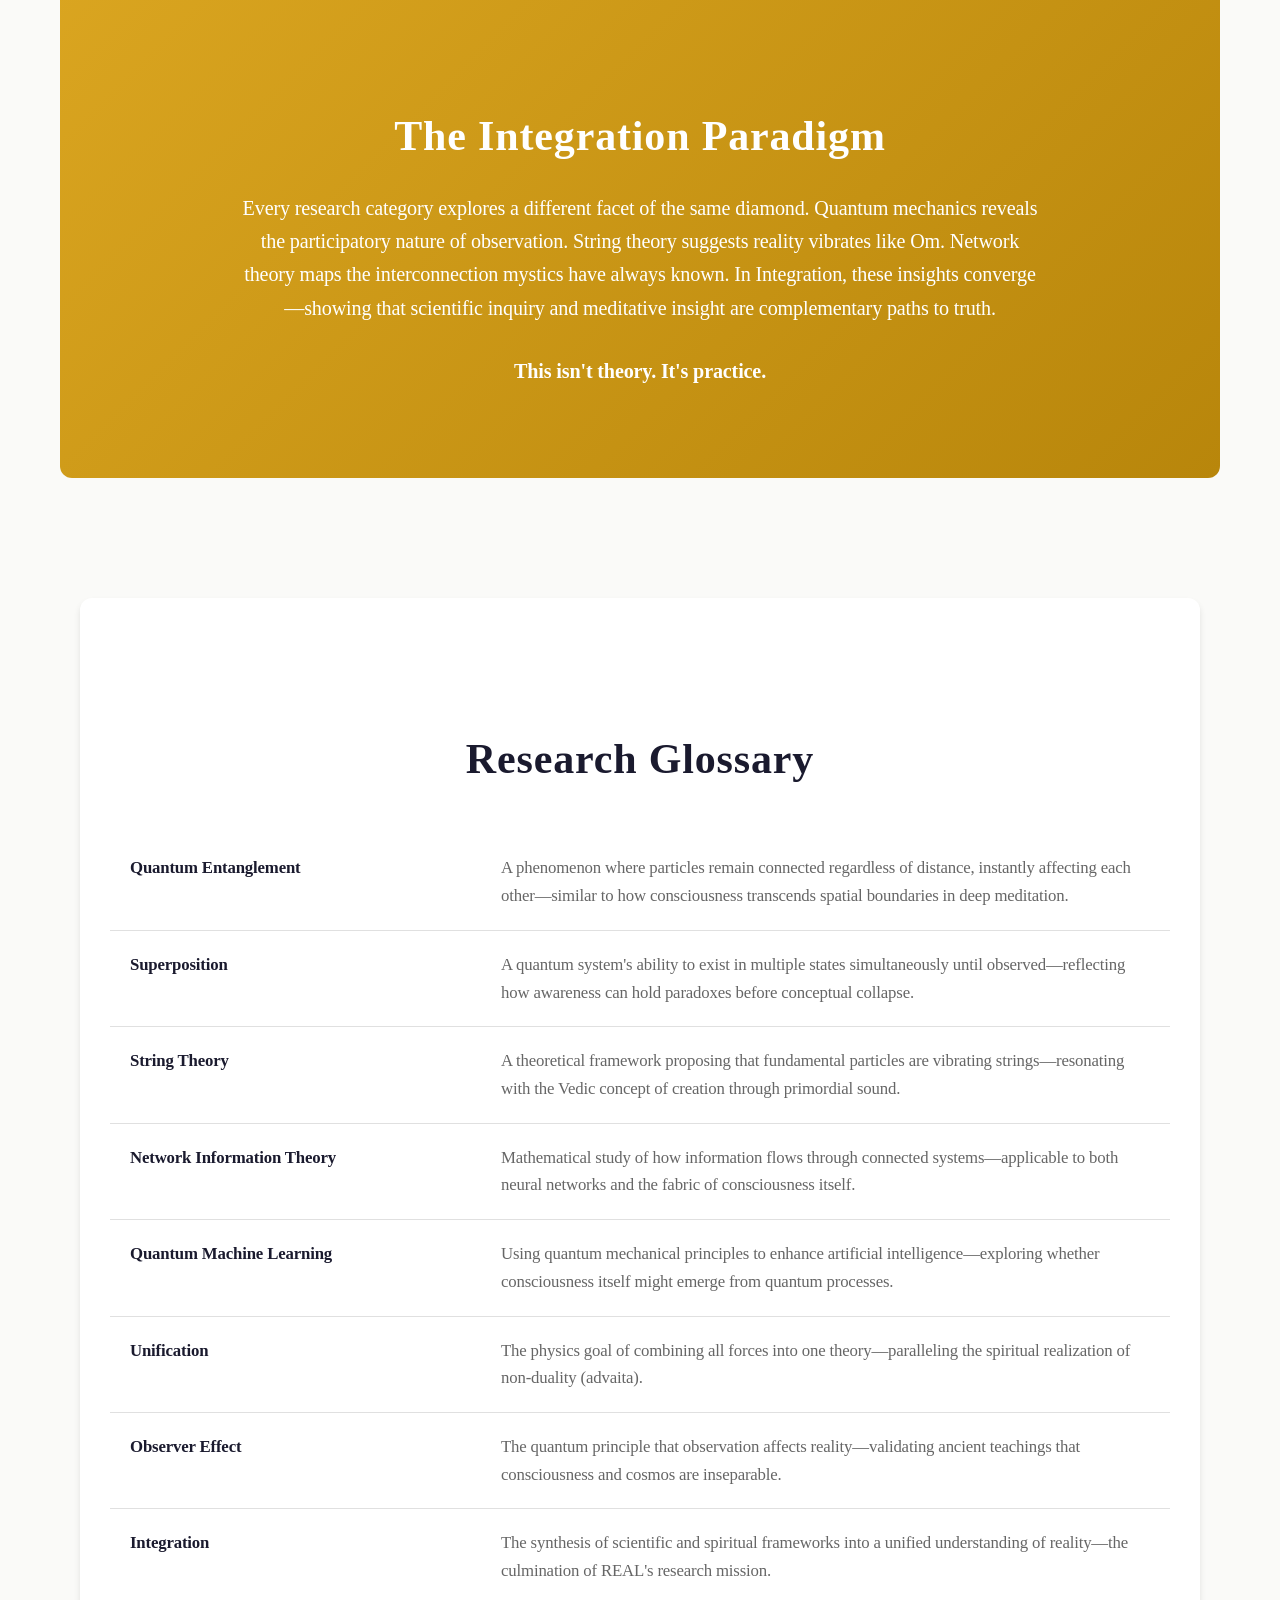
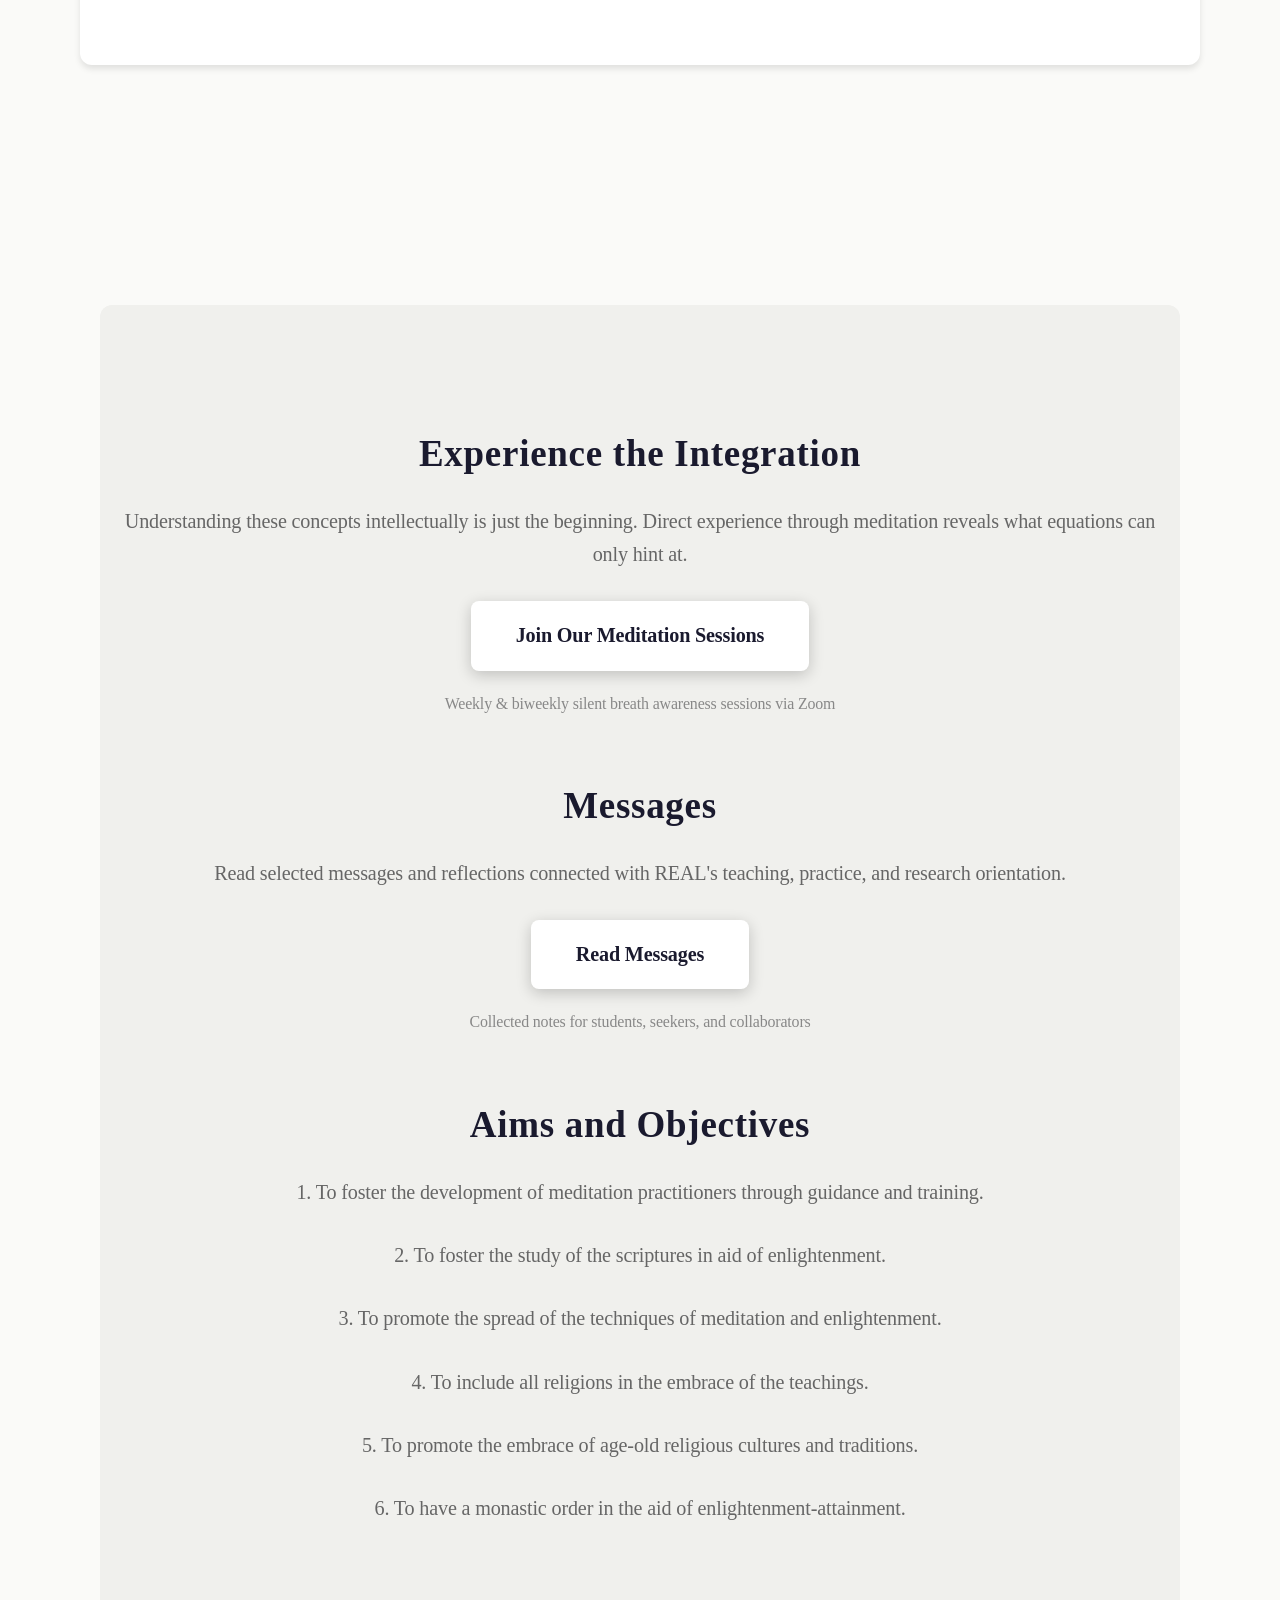
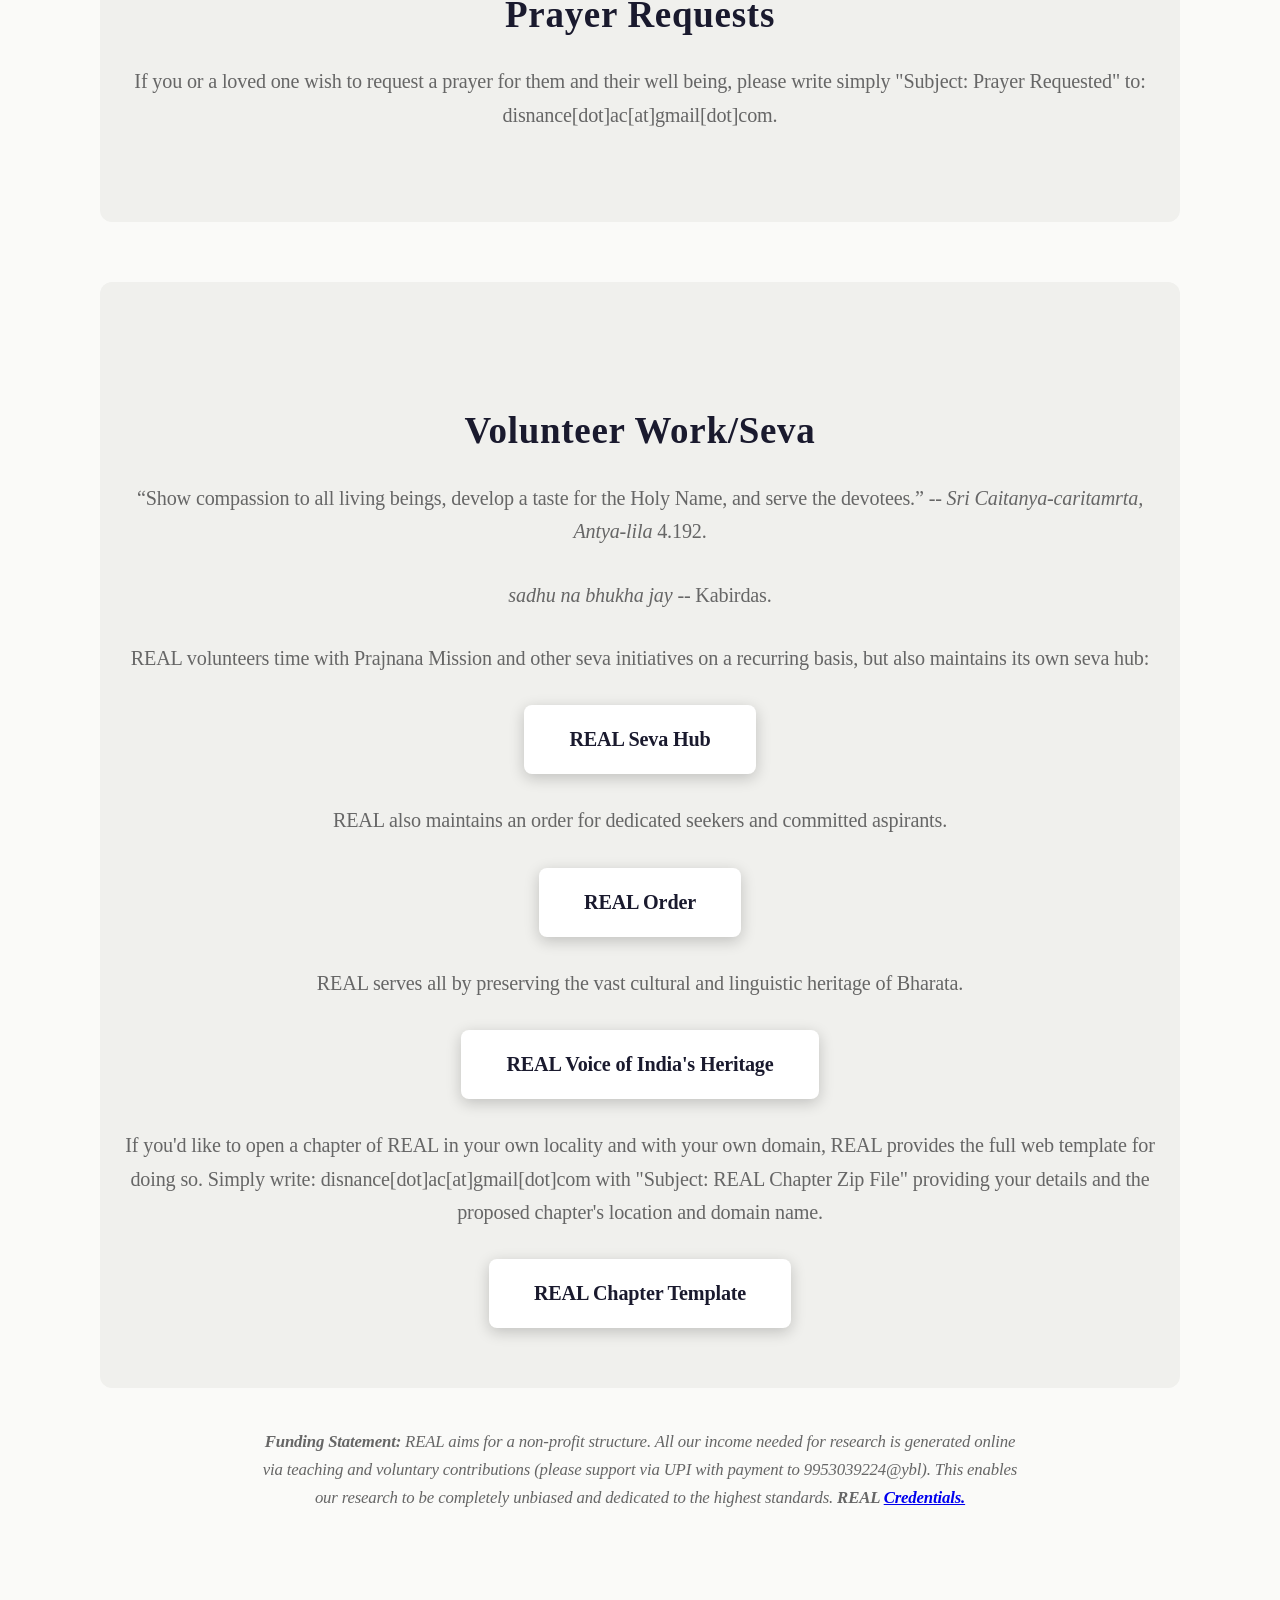
==== commit f389f3c1: "Add Bodhamala KDP edition, enable commercial access for Living Fire and Bodhamala with preview prese" ====
--- a/index.html
+++ b/index.html
@@ -5,7 +5,7 @@
     <meta charset="UTF-8">
     <meta name="viewport" content="width=device-width, initial-scale=1.0">
     <title>Research Laboratory and Self-Realization Waypoint - REAL</title>
-    <meta name="description" content="REAL (registered as Hariharananda REAL Institute) is a research laboratory and self-realization waypoint focused on information theory, quantum physics, consciousness studies, Kriya Yoga, Jnana Yoga, publications, teaching, and seva.">
+    <meta name="description" content="REAL is a research laboratory and self-realization waypoint focused on information theory, quantum physics, consciousness studies, Kriya Yoga, Jnana Yoga, publications, teaching, and seva.">
     <meta name="author" content="REAL">
     <meta name="publisher" content="REAL">
     <meta name="keywords" content="REAL, information theory, quantum physics, consciousness studies, Kriya Yoga, Prajnanabha, research, meditation, integration">
@@ -1690,7 +1690,7 @@
 </header>
 <main id="main-content">
 <section class="agent-summary" id="site-summary" aria-label="Machine-readable page summary">
-    <p>Hariharananda REAL Institute is a living laboratory and gathering point for seekers everywhere — a space where quantum physics, consciousness studies, Kriya Yoga, and seva converge in service of one truth: that every human being carries equal potential and shares in the same consciousness.</p>
+    <p>Prajnanananda REAL Institute is a living laboratory and gathering point for seekers everywhere — a space where quantum physics, consciousness studies, Kriya Yoga, and seva converge in service of one truth: that every human being carries equal potential and shares in the same consciousness.</p>
 </section>
 
 
@@ -1891,7 +1891,7 @@
         <h1 id="hero-title">Information is Fundamental</h1>
         <h2>God Abides Everywhere.</h2>
 
-        <p>Dedicated to Shri Jagannath and Gurus, the REAL Research Laboratory & Self-Realization Waypoint bridges cutting-edge science with ancient wisdom. Our work spans quantum physics, consciousness studies, and the mathematics of reality itself. <a href="https://realinstitute.netlify.app/indexIndiaFace.html">Hariharananda Svabodh Samaj</a> is the India counterpart.</p>
+        <p>Dedicated to Shri Jagannath and Gurus, the REAL Research Laboratory & Self-Realization Waypoint bridges cutting-edge science with ancient wisdom. Our work spans quantum physics, consciousness studies, and the mathematics of reality itself. <a href="https://realinstitute.netlify.app/indexIndiaFace.html">Prajnanananda Svabodh Samaj</a> is the India counterpart.</p>
 <p><i>Even the vacuum of outer space contains quantum fluctuations; information may therefore be everywhere.</i></p>
         <div class="integration-note">
             &#10022; All <a href="#research-divisions">research</a> paths converge in Integration &#10022;
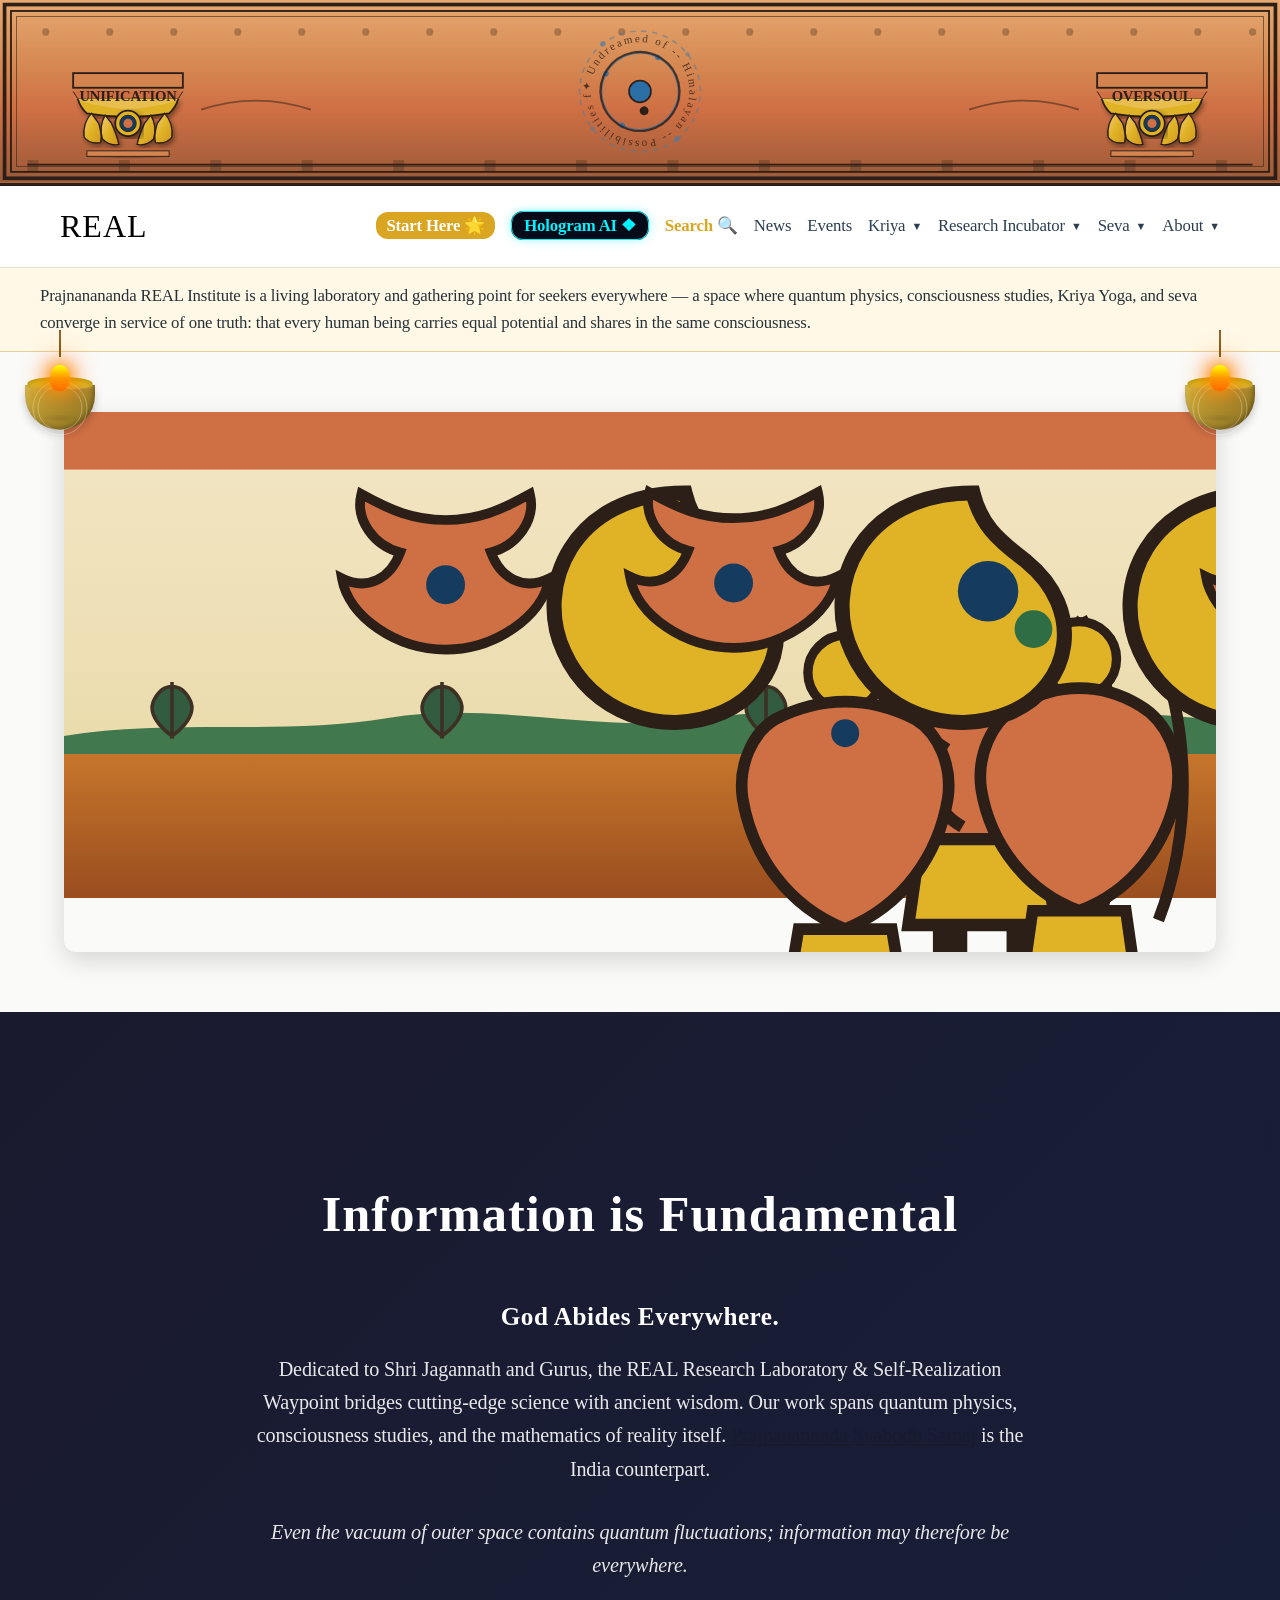
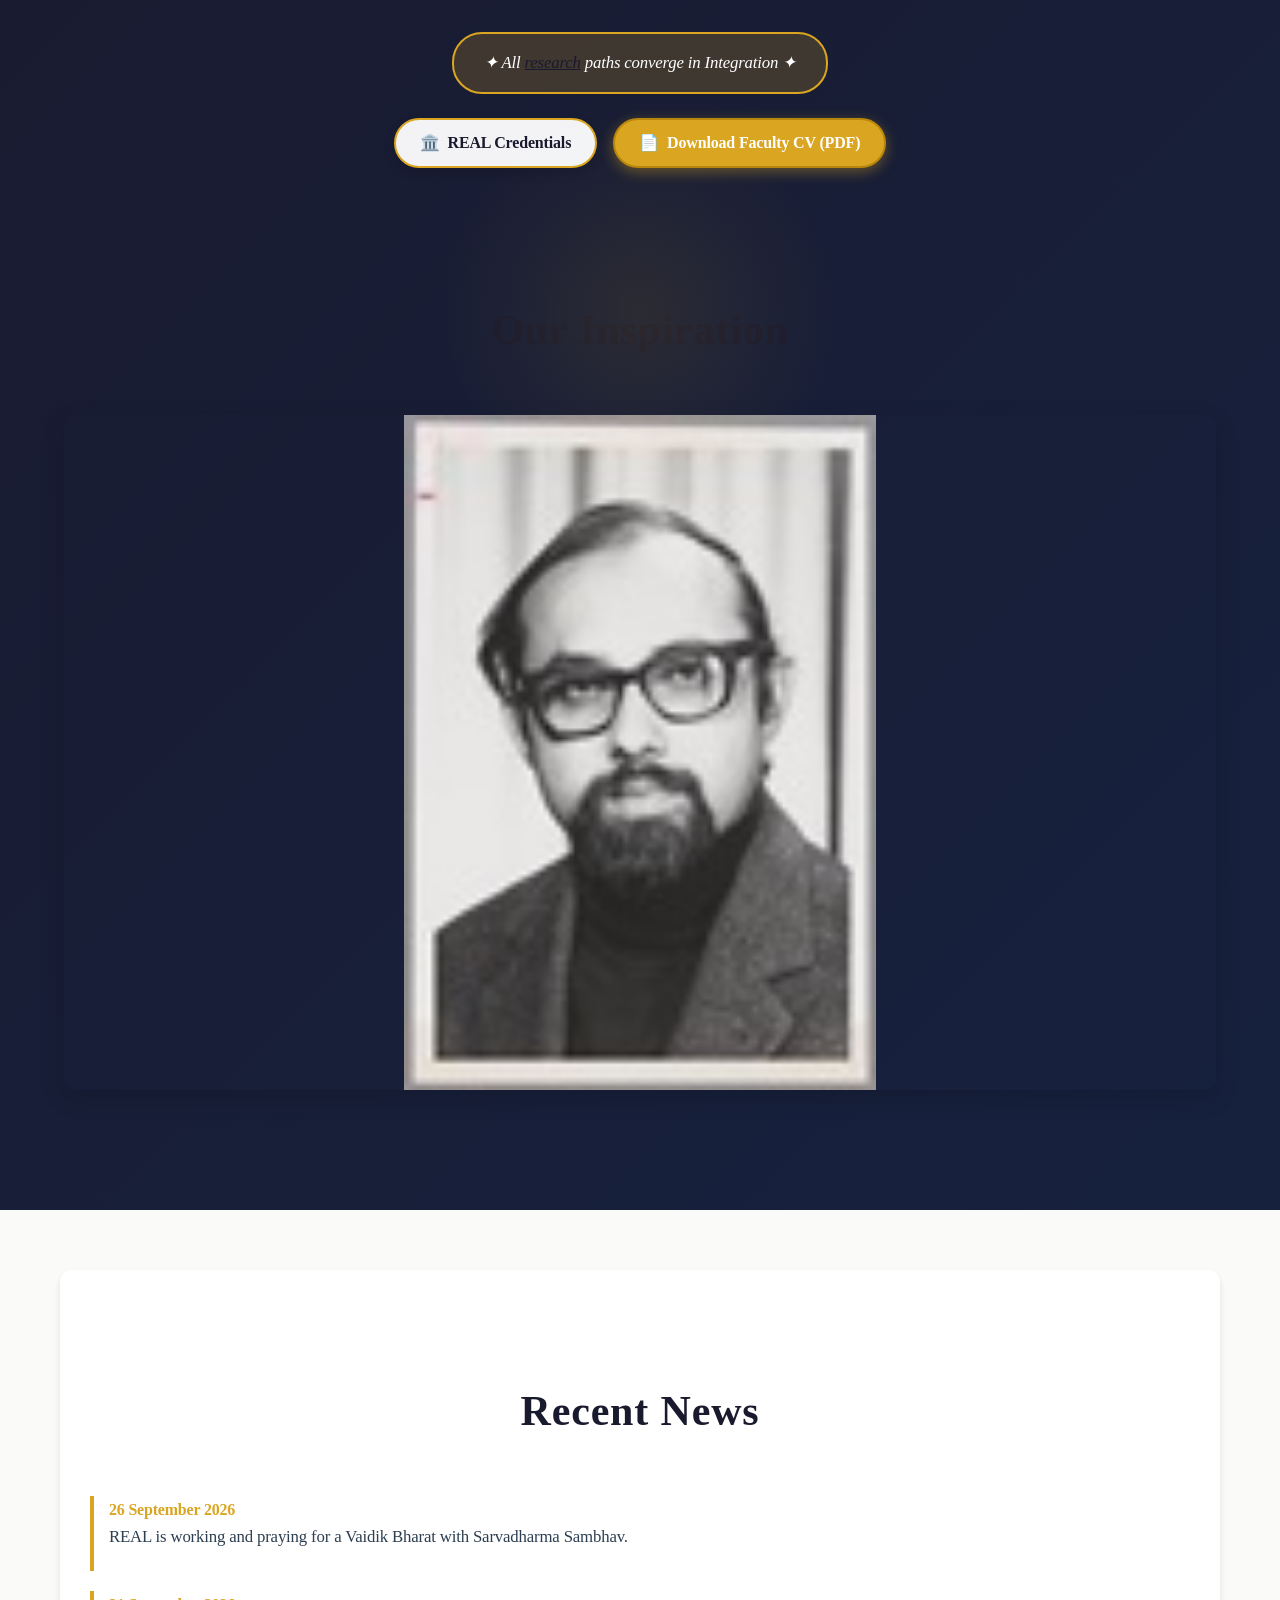
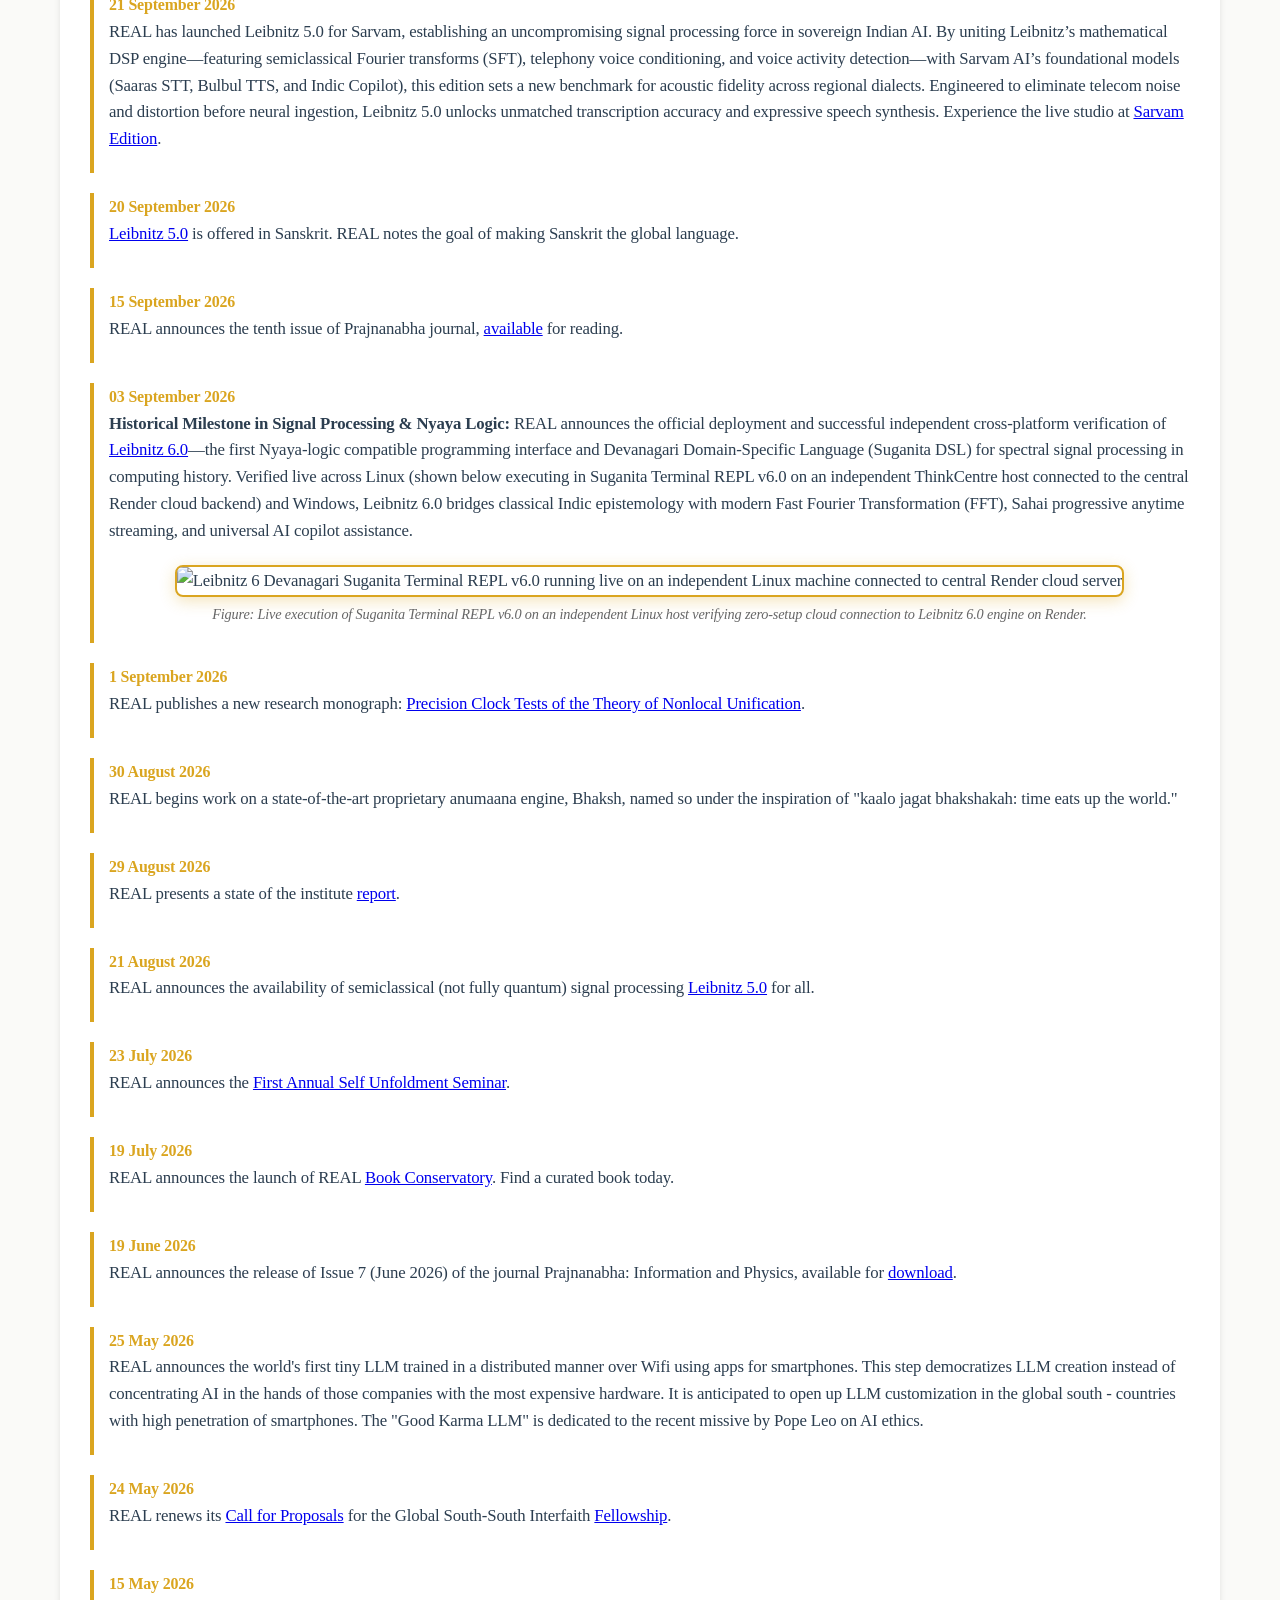
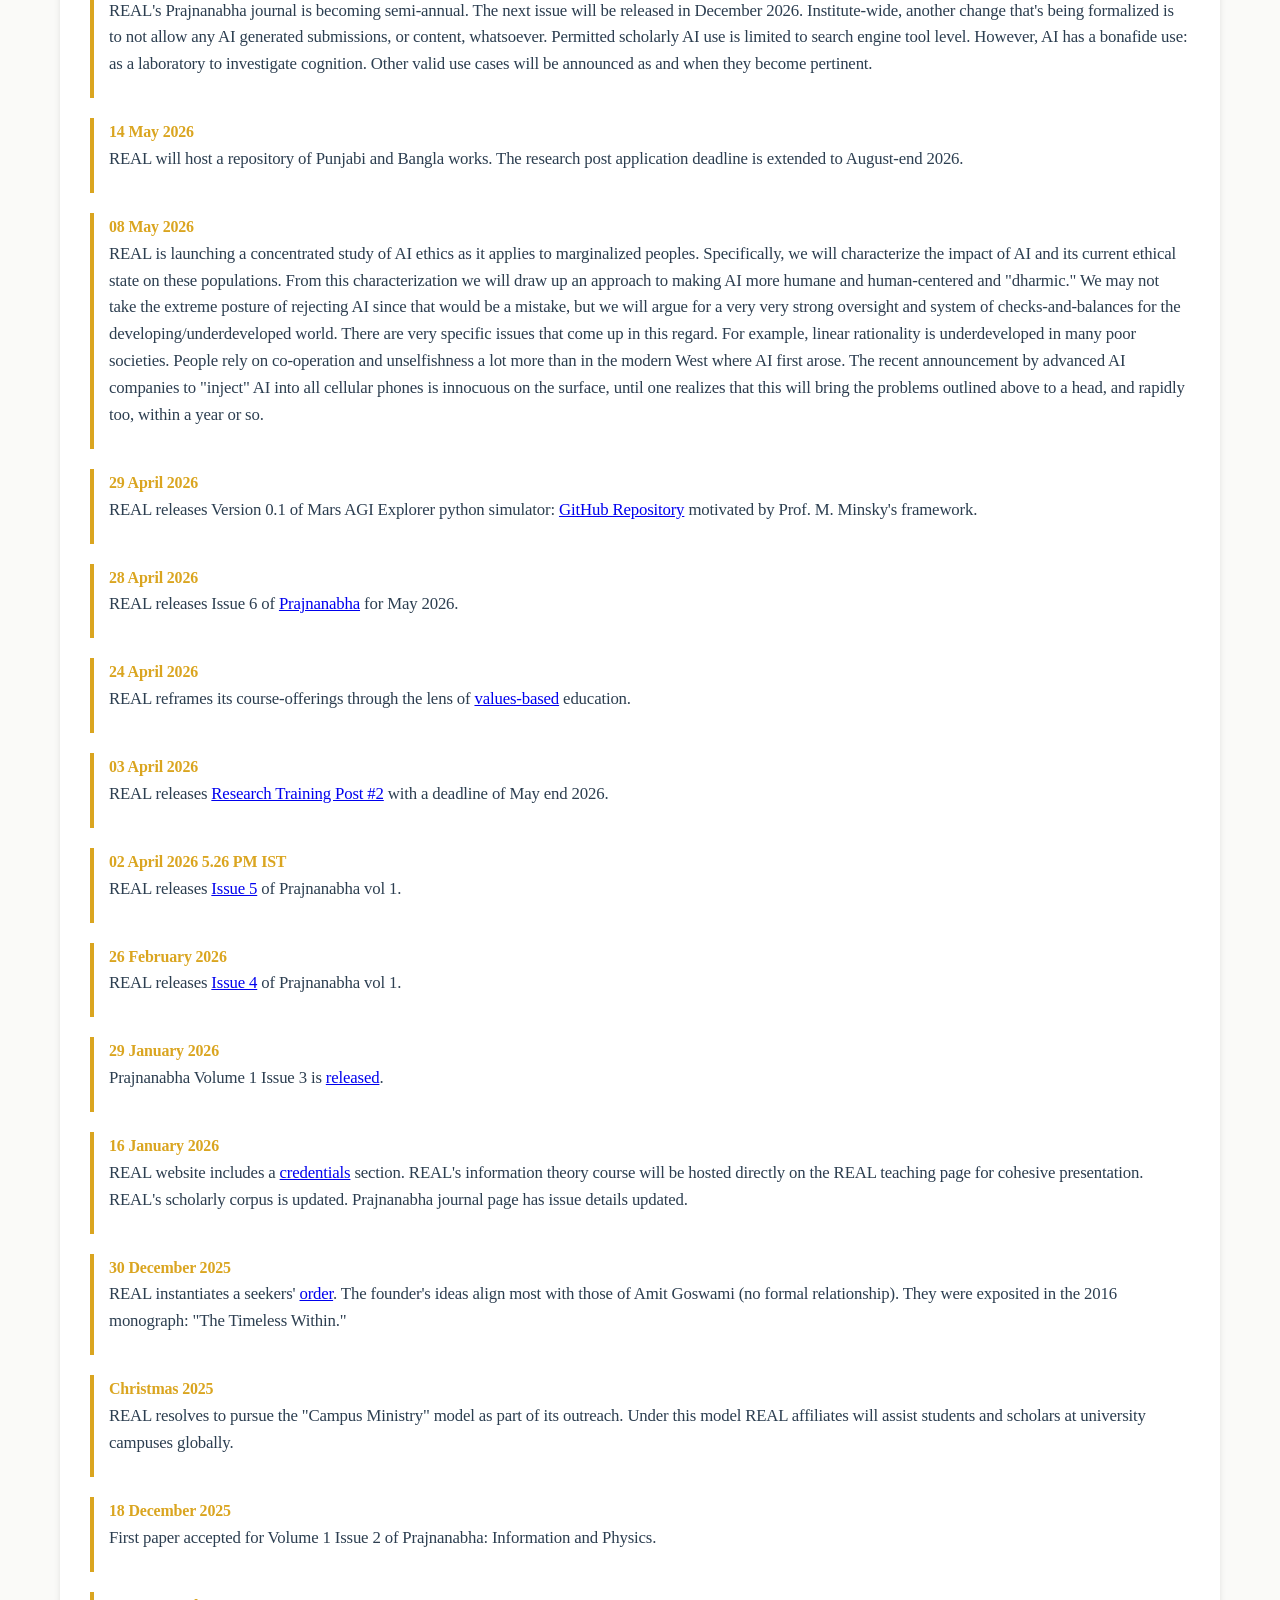
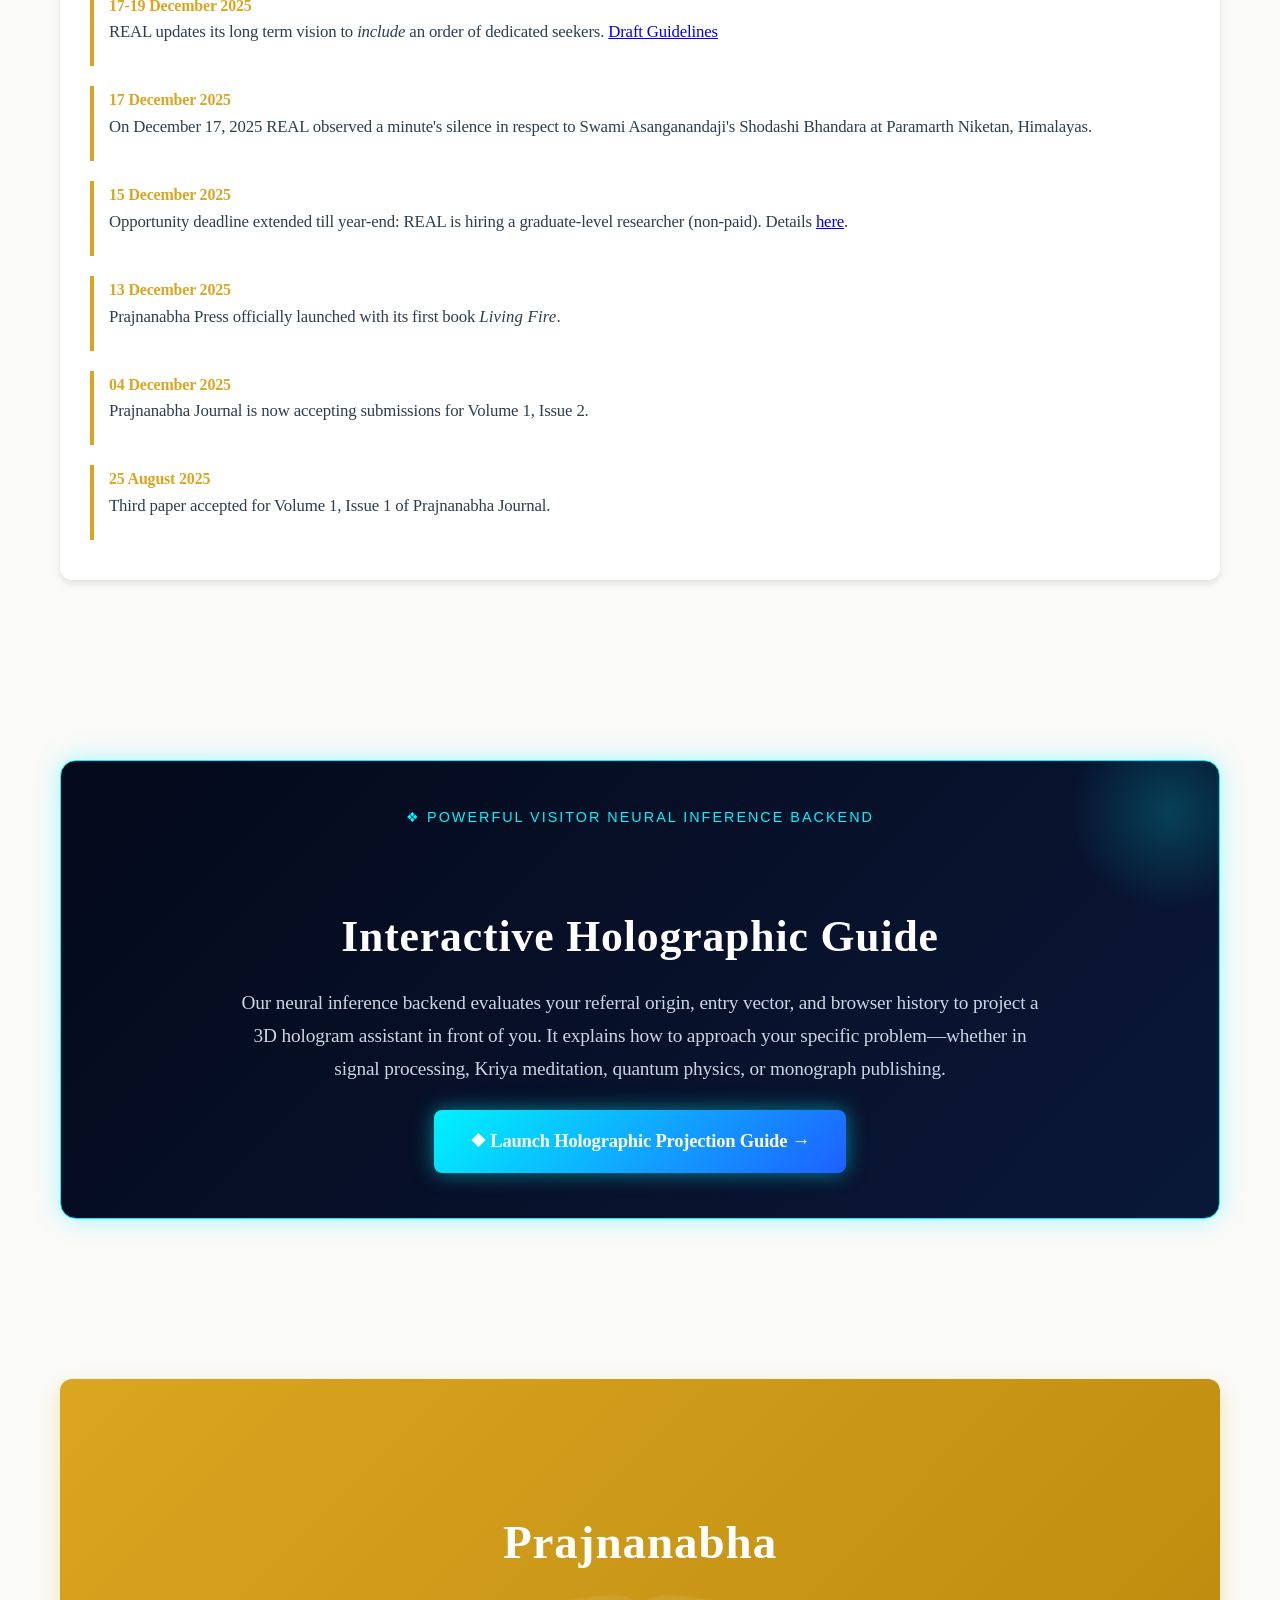
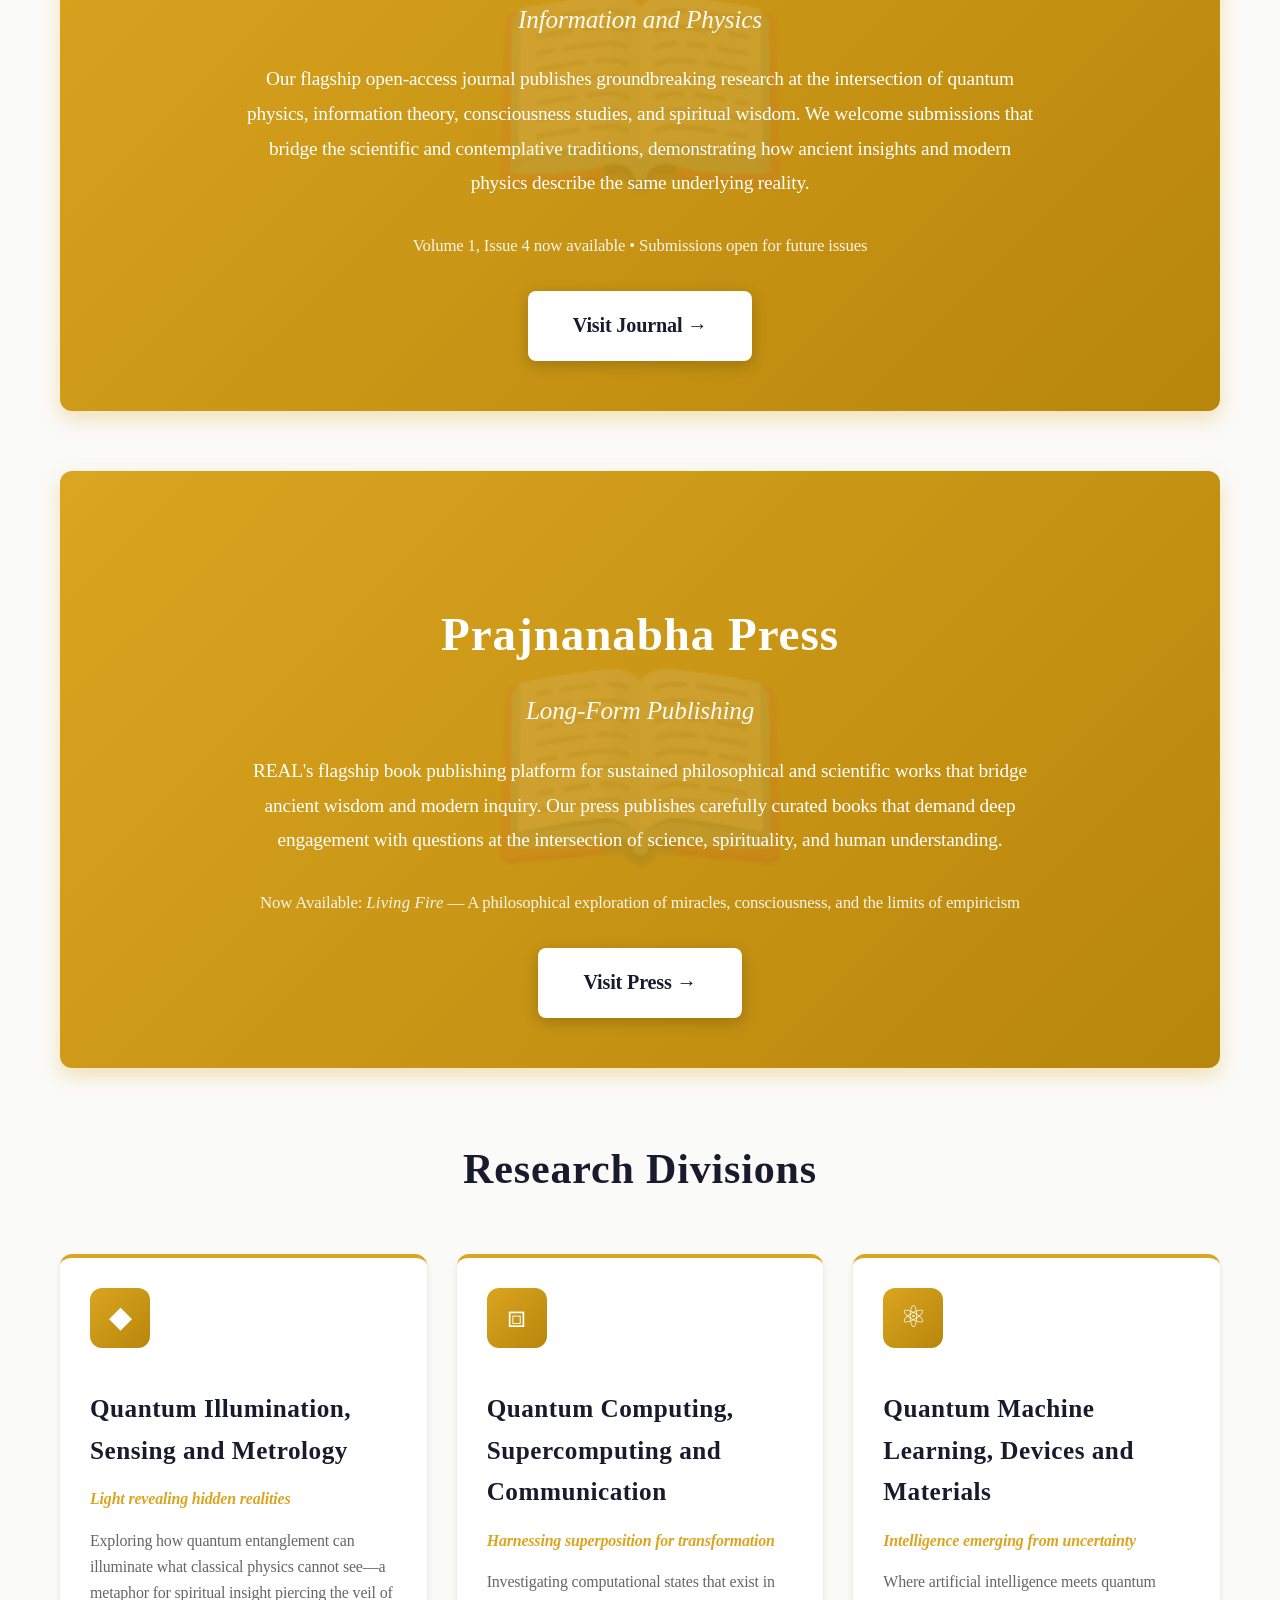
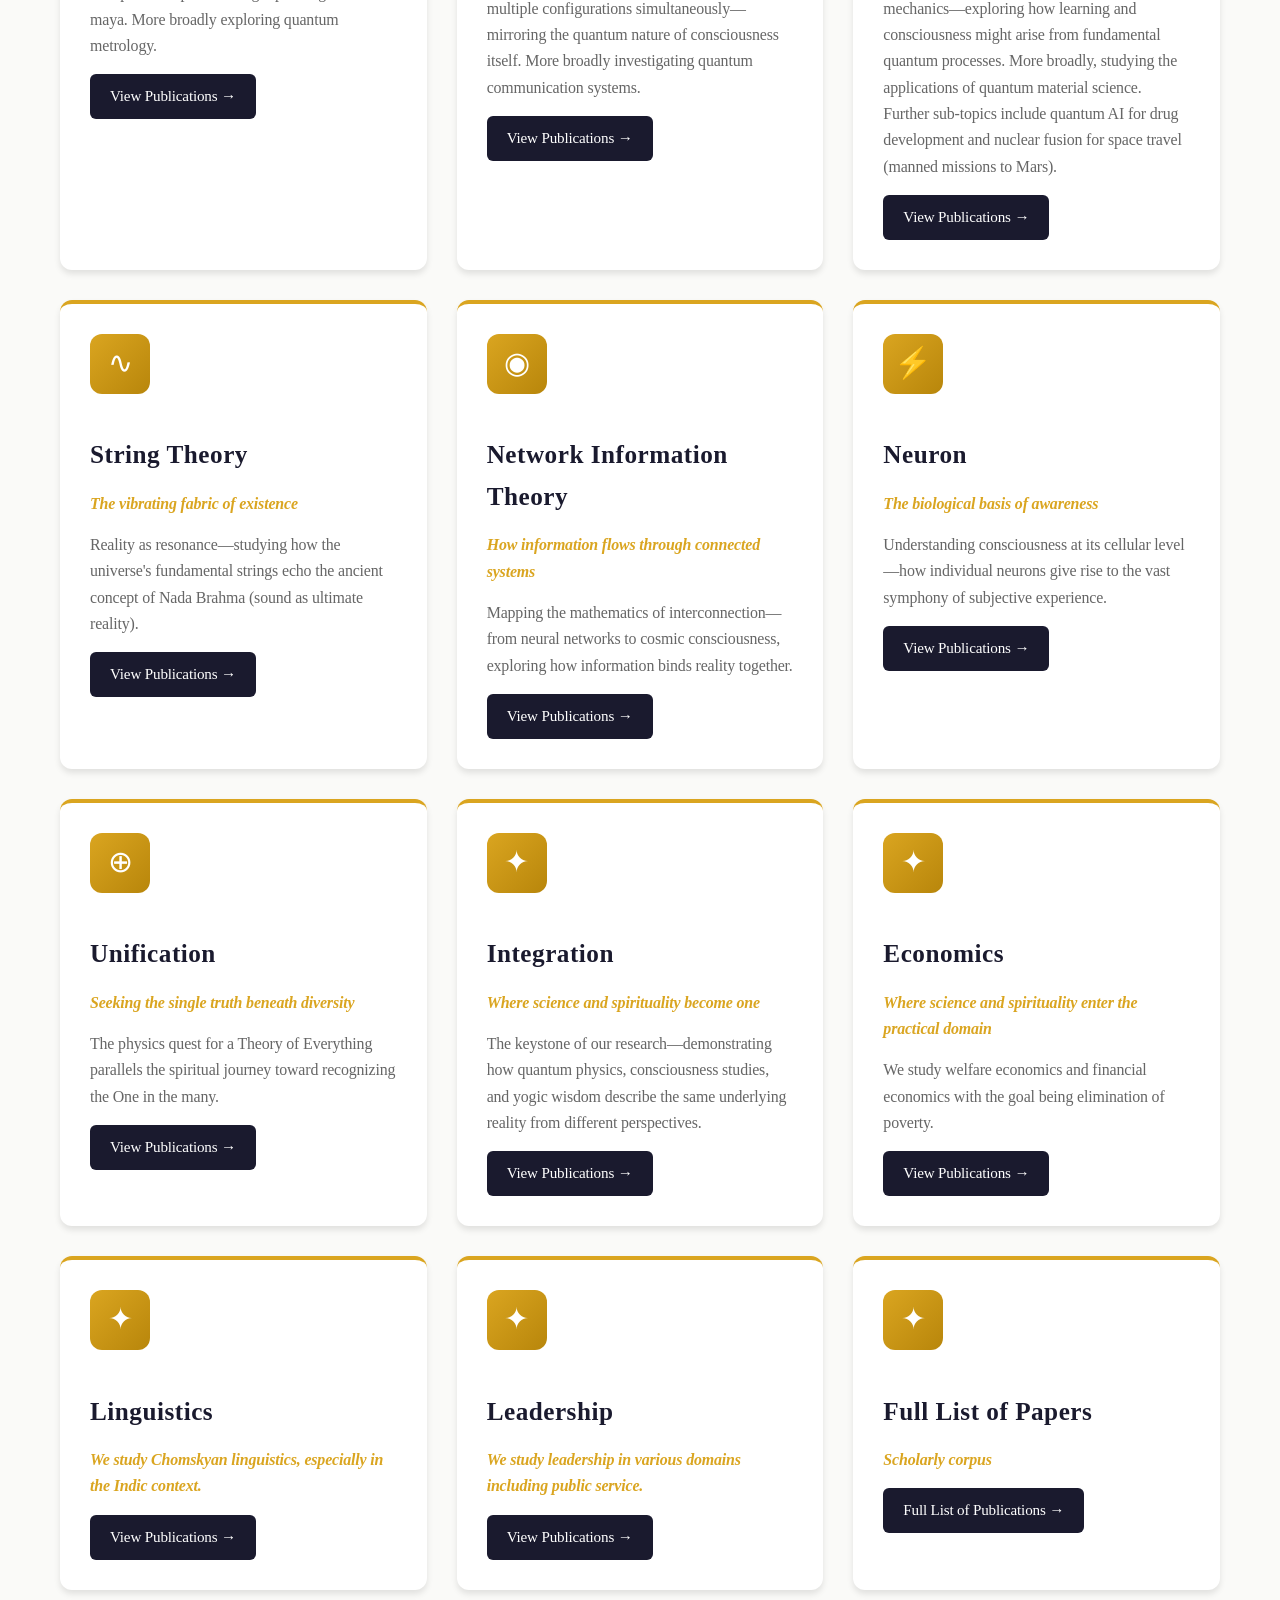
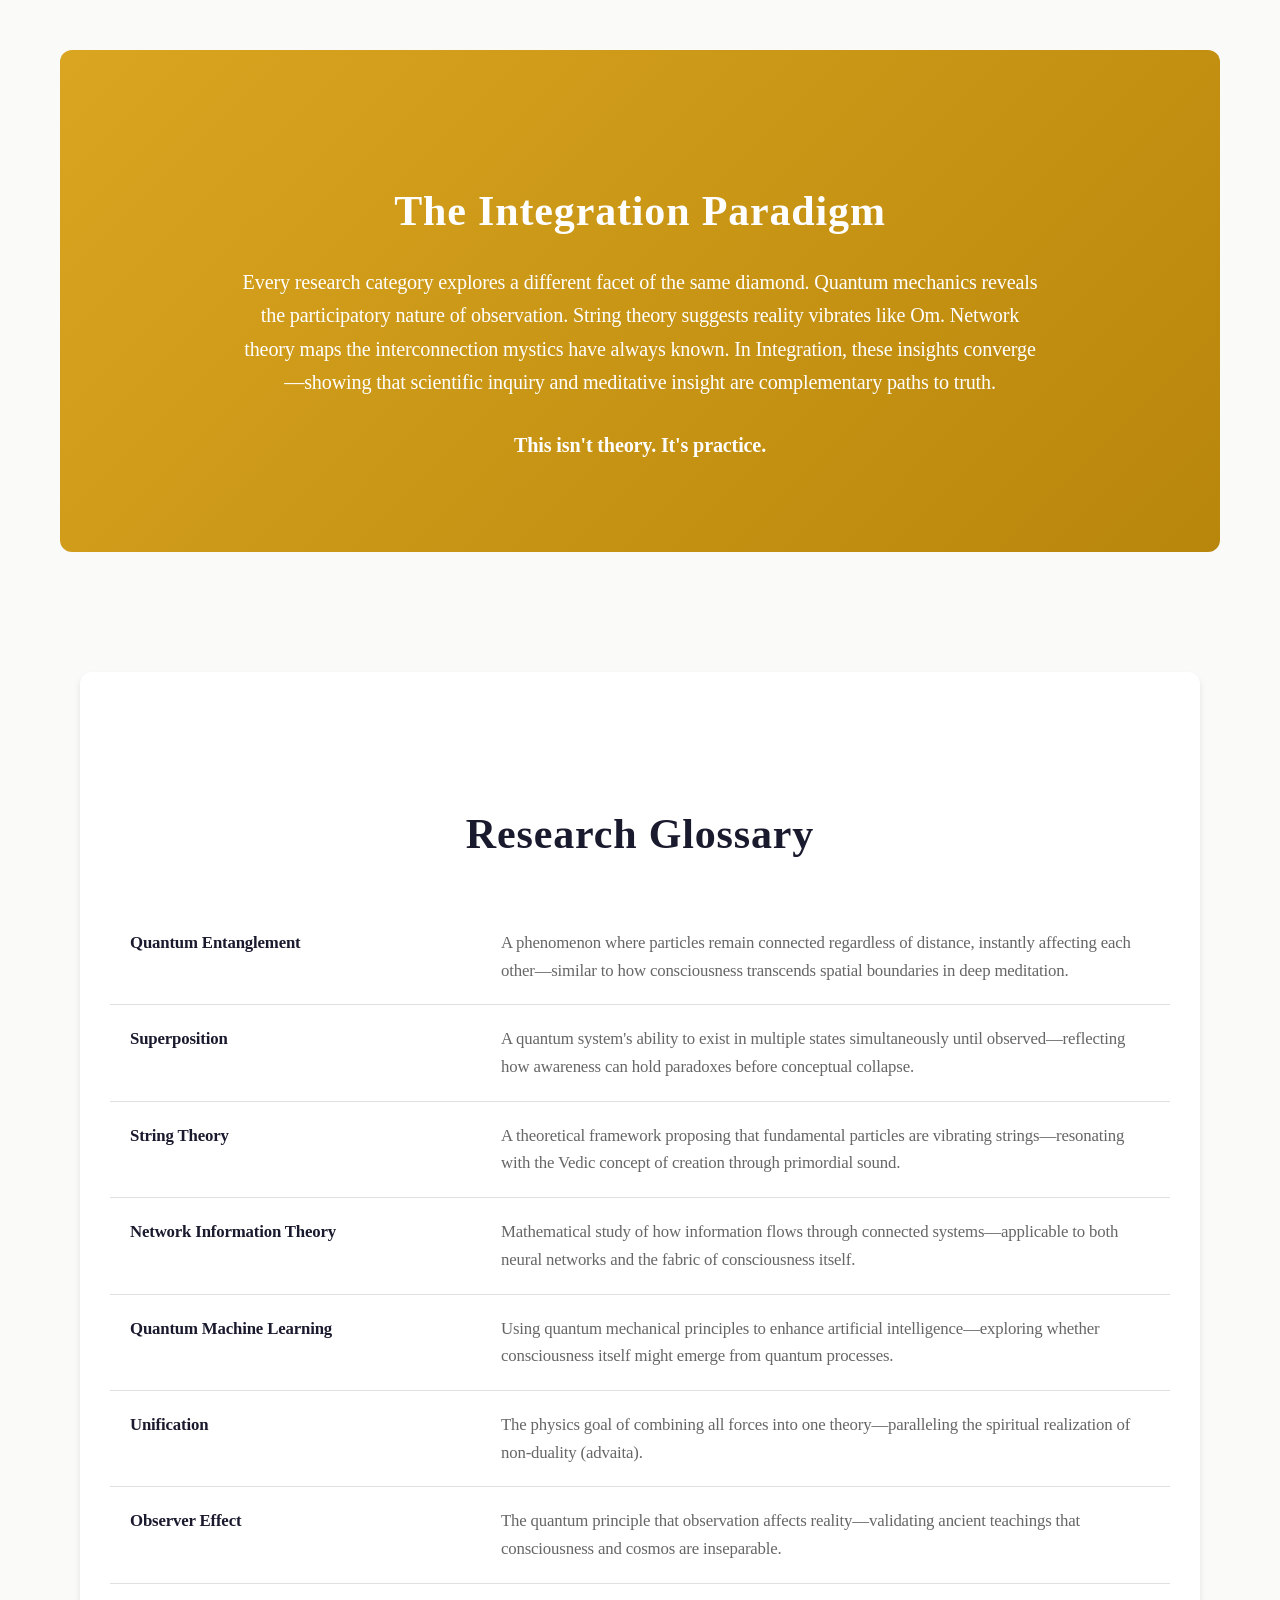
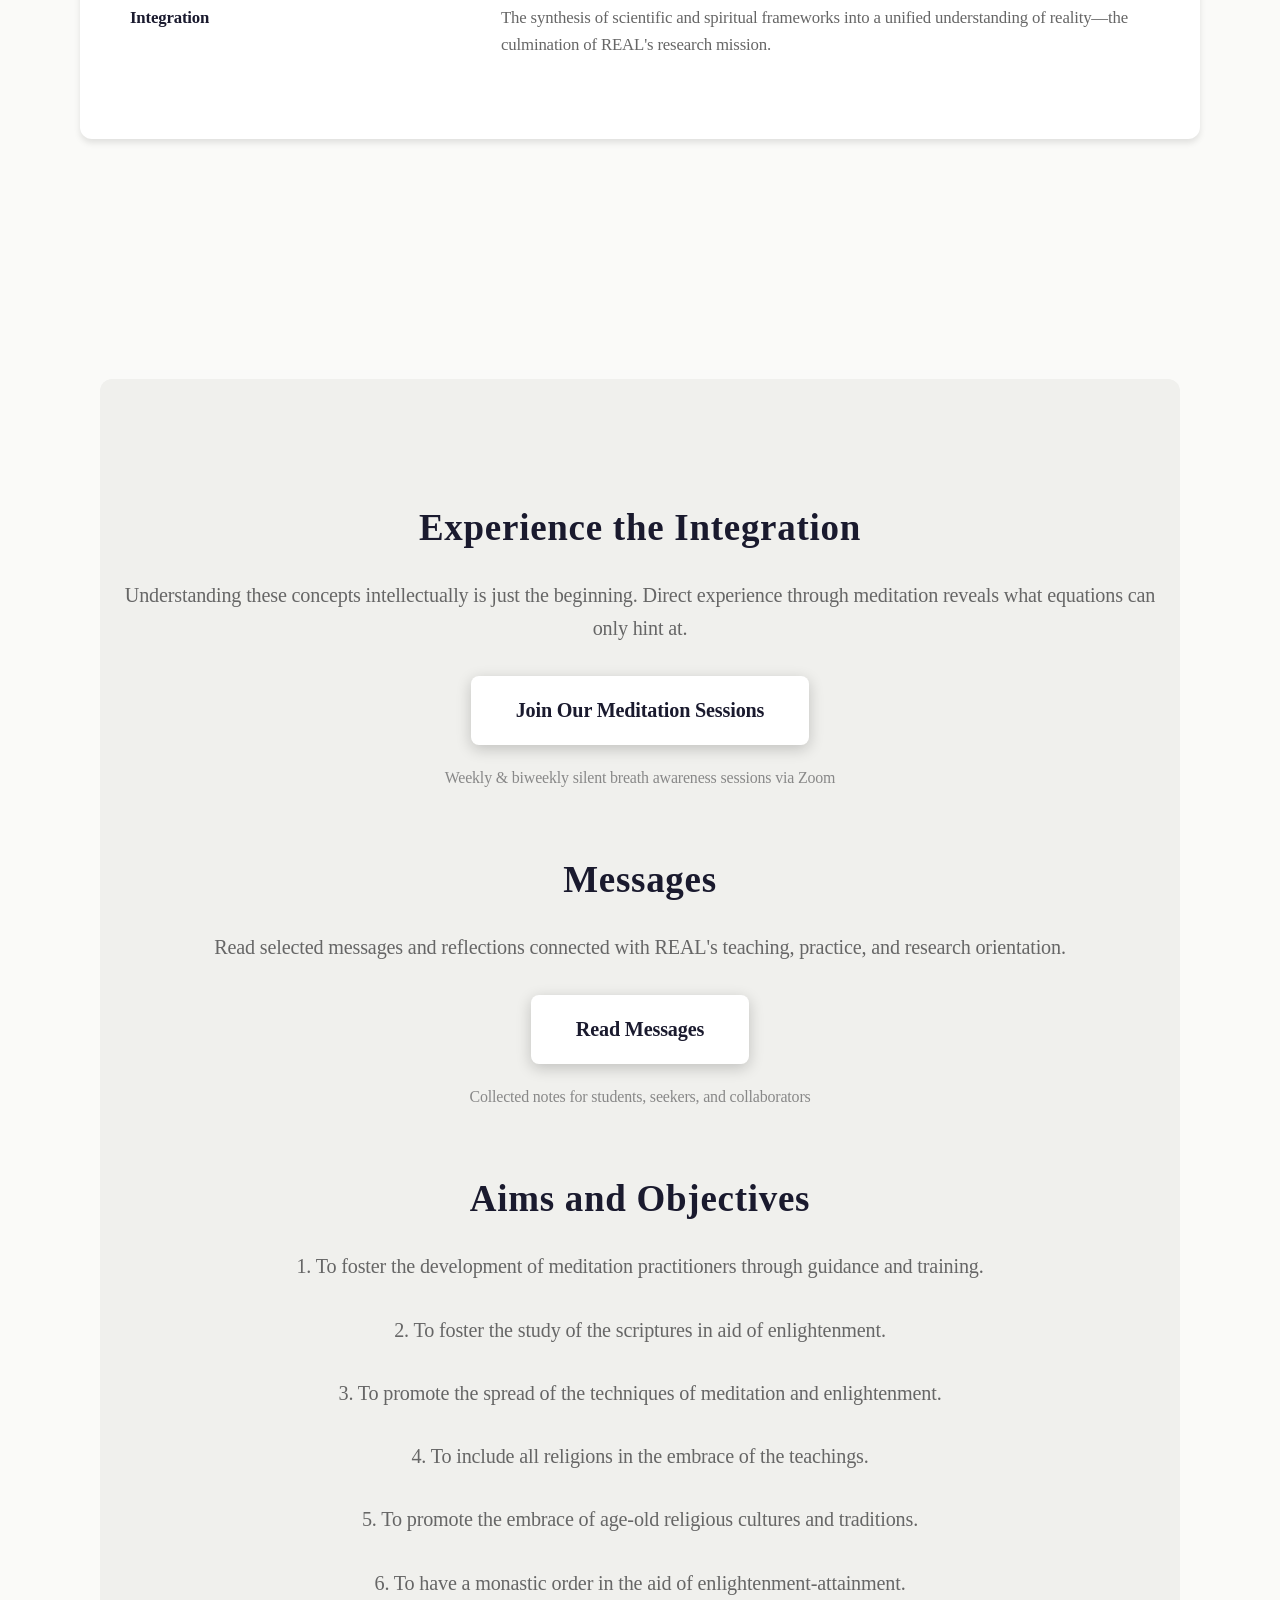
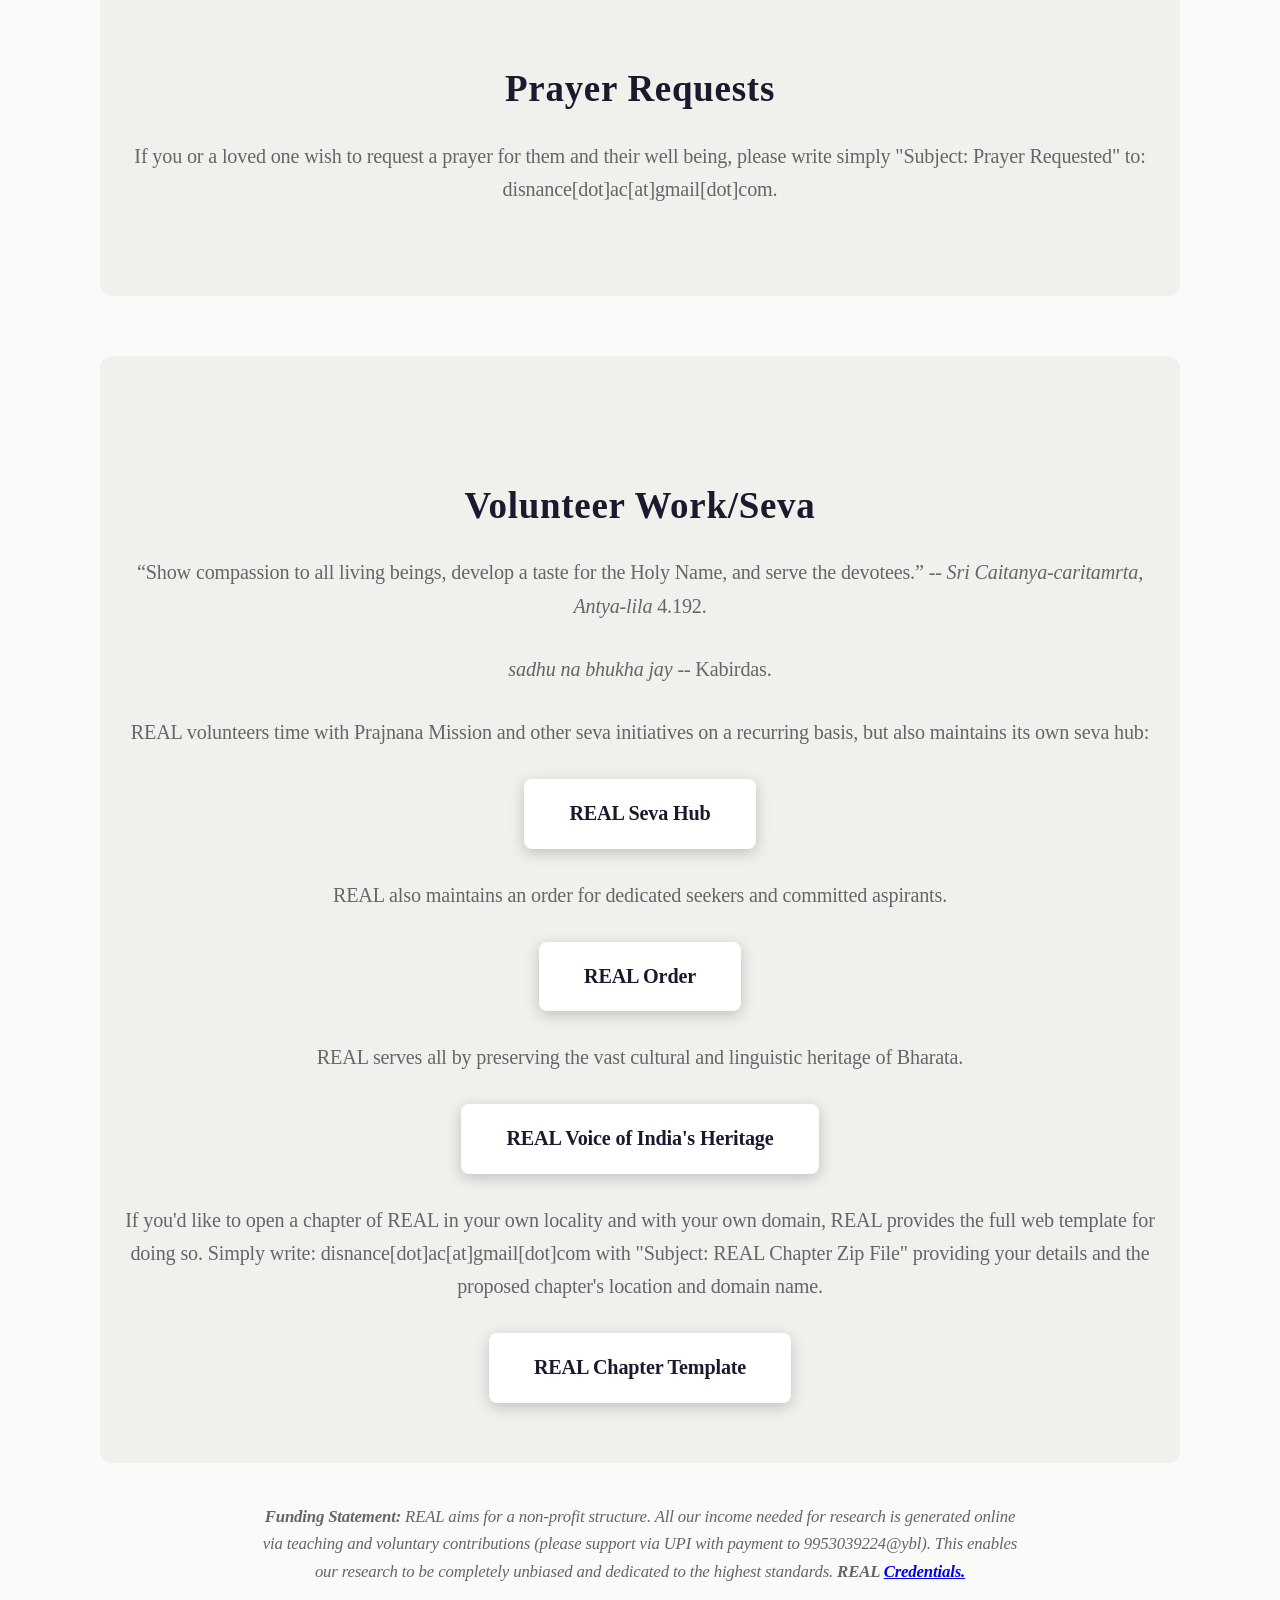
==== commit 4e553a56: "Update index and CV" ====
--- a/index.html
+++ b/index.html
@@ -609,6 +609,60 @@
             position: relative;
             z-index: 1;
         }
+
+        .hero-badges {
+            display: flex;
+            justify-content: center;
+            align-items: center;
+            gap: 16px;
+            flex-wrap: wrap;
+            margin-top: 24px;
+            position: relative;
+            z-index: 1;
+        }
+
+        .hero-badge-btn {
+            display: inline-flex;
+            align-items: center;
+            gap: 8px;
+            padding: 10px 24px;
+            border-radius: 25px;
+            font-size: 1rem;
+            font-weight: 600;
+            text-decoration: none !important;
+            transition: all 0.3s ease;
+            cursor: pointer;
+        }
+
+        .hero-badge-credentials {
+            background: rgba(255, 255, 255, 0.95);
+            color: #1a1a2e !important;
+            border: 2px solid #daa520;
+            box-shadow: 0 4px 12px rgba(0, 0, 0, 0.15);
+        }
+
+        .hero-badge-credentials:hover {
+            background: #ffffff;
+            border-color: #ffd700;
+            transform: translateY(-2px);
+            box-shadow: 0 6px 18px rgba(218, 165, 32, 0.35);
+            color: #1a1a2e !important;
+        }
+
+        .hero-badge-cv {
+            background: #daa520;
+            color: #ffffff !important;
+            border: 2px solid #b8860b;
+            box-shadow: 0 4px 14px rgba(218, 165, 32, 0.4);
+        }
+
+        .hero-badge-cv:hover {
+            background: #b8860b;
+            border-color: #ffd700;
+            transform: translateY(-2px);
+            box-shadow: 0 6px 20px rgba(218, 165, 32, 0.6);
+            color: #ffffff !important;
+        }
         
         .container {
             max-width: 1200px;
@@ -1896,14 +1950,22 @@
         <div class="integration-note">
             &#10022; All <a href="#research-divisions">research</a> paths converge in Integration &#10022;
         </div>
+        <div class="hero-badges">
+            <a href="trust.html" class="hero-badge-btn hero-badge-credentials">
+                <span>🏛️</span> REAL Credentials
+            </a>
+            <a href="assets/Aman_Chawla_Faculty_CV.pdf" target="_blank" download class="hero-badge-btn hero-badge-cv">
+                <span>📄</span> Download Faculty CV (PDF)
+            </a>
+        </div>
    
 
 
 <div class="container">
   <div class="image-section">
-    <h2 class="section-title">Kriya Path</h2>
+    <h2 class="section-title">Our Inspiration</h2>
     <div class="image-wrapper">
-      <img src="./assets/altarMAIN.png" alt="SriVidya" class="featured-image">
+      <img src="./assets/sanjoyMitter1.jpg" alt="SKM" class="featured-image">
     </div>
   </div>
 </div>
